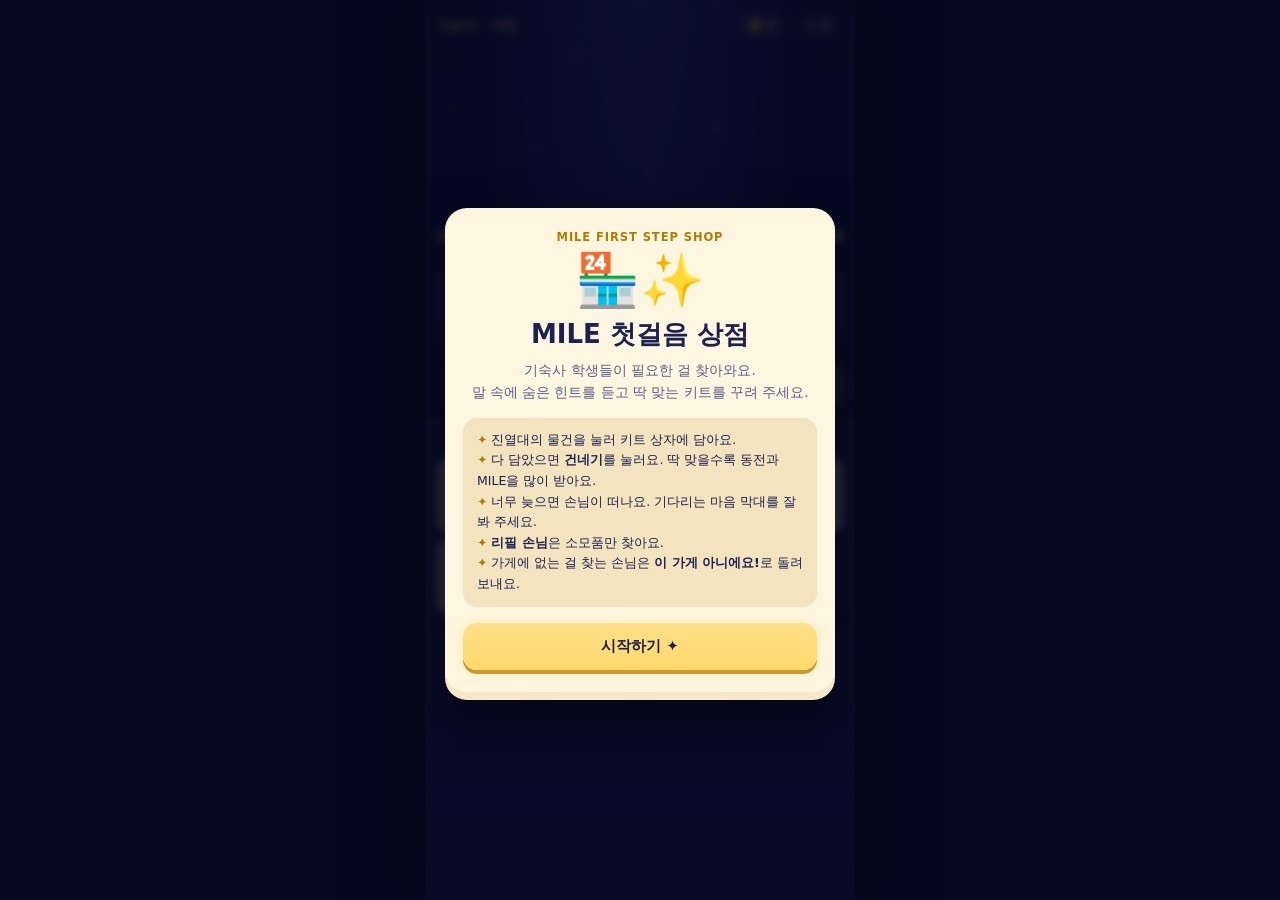
==== first-step-shop/index.html @ bdbe059d "Add MILE First Step Shop game; remove unrequested game link from homepage first-step-shop/index.html" ====
<!DOCTYPE html>
<html lang="ko">
<head>
<meta charset="UTF-8">
<meta name="viewport" content="width=device-width, initial-scale=1.0, viewport-fit=cover">
<meta name="theme-color" content="#0b1033">
<title>MILE 첫걸음 상점</title>
<style>
:root {
  --navy: #0b1033;
  --navy-2: #141a4a;
  --navy-3: #1f2766;
  --star: #ffd86b;
  --star-soft: #ffe9a8;
  --cream: #fff6e2;
  --cream-2: #f6e8c8;
  --ink: #1b2150;
  --ink-soft: #5a5f86;
  --good: #8fe3b0;
  --bad: #ff9a8a;
}

* { box-sizing: border-box; -webkit-tap-highlight-color: transparent; }

html, body { height: 100%; }

body {
  margin: 0;
  background: #060920;
  color: var(--cream);
  font-family: "Apple SD Gothic Neo", "Noto Sans KR", "Malgun Gothic", system-ui, sans-serif;
  touch-action: manipulation;
  user-select: none;
  -webkit-user-select: none;
  overflow: hidden;
}

button { font: inherit; color: inherit; border: 0; cursor: pointer; touch-action: manipulation; }

/* 세로 화면 기준 게임 판 (360~430px) */
#app {
  position: relative;
  width: 100%;
  max-width: 430px;
  height: 100%;
  min-height: 600px;
  margin: 0 auto;
  display: flex;
  flex-direction: column;
  overflow: hidden;
  background:
    radial-gradient(ellipse at 50% -10%, #2b3590 0%, transparent 55%),
    linear-gradient(180deg, var(--navy) 0%, #0d1440 60%, #10174a 100%);
  box-shadow: 0 0 60px #00000080;
}

.sky { position: absolute; inset: 0; pointer-events: none; overflow: hidden; }

.sky i {
  position: absolute;
  width: var(--s);
  height: var(--s);
  border-radius: 50%;
  background: #fff8dc;
  box-shadow: 0 0 6px #fff3c0;
  animation: twinkle var(--t) ease-in-out var(--d) infinite alternate;
}

/* 상단 정보 */
.hud {
  position: relative;
  display: flex;
  align-items: center;
  justify-content: space-between;
  padding: max(12px, env(safe-area-inset-top)) 14px 8px;
}

.day {
  font-size: 13px;
  font-weight: 700;
  color: var(--star);
  letter-spacing: .02em;
}

.stats { display: flex; gap: 8px; }

.stat {
  display: flex;
  align-items: center;
  gap: 4px;
  padding: 5px 10px;
  border-radius: 999px;
  background: #ffffff12;
  border: 1px solid #ffffff1c;
  font-size: 13px;
}

.stat b { color: var(--star-soft); font-variant-numeric: tabular-nums; }
.stat.bump { animation: bump .4s; }

.queue {
  position: relative;
  padding: 0 14px;
  font-size: 11.5px;
  color: #b9bfe8;
}

/* 손님 카운터 */
.counter {
  position: relative;
  height: 210px;
  margin: 6px 12px 0;
  flex-shrink: 0;
}

.bubble {
  position: absolute;
  left: 0;
  right: 92px;
  top: 4px;
  min-height: 108px;
  padding: 12px 14px;
  border-radius: 18px 18px 6px 18px;
  background: var(--cream);
  color: var(--ink);
  box-shadow: 0 6px 0 var(--cream-2), 0 10px 24px #00000055;
  font-size: 14.5px;
  line-height: 1.5;
  word-break: keep-all;
  transition: opacity .3s, transform .3s;
}

.bubble::after {
  content: "";
  position: absolute;
  right: -10px;
  bottom: 14px;
  border: 10px solid transparent;
  border-left-color: var(--cream);
  border-right: 0;
}

.bubble.hide { opacity: 0; transform: translateY(6px) scale(.97); }

.bubble .tag {
  display: inline-block;
  margin-bottom: 4px;
  padding: 2px 8px;
  border-radius: 999px;
  background: var(--navy-3);
  color: var(--star);
  font-size: 10.5px;
  font-weight: 700;
}

.bubble .tag:empty { display: none; }
.bubble p { margin: 0; }
.bubble.react p { font-weight: 700; }

.customer {
  position: absolute;
  right: 0;
  top: 18px;
  width: 86px;
  text-align: center;
  transition: transform .45s cubic-bezier(.3,1.4,.5,1), opacity .35s;
}

.customer.out { transform: translateX(120px); opacity: 0; }

.face {
  position: relative;
  font-size: 58px;
  line-height: 1;
  filter: drop-shadow(0 6px 10px #00000066);
  animation: idle 2.4s ease-in-out infinite alternate;
}

.mood {
  position: absolute;
  top: -4px;
  right: 2px;
  font-size: 20px;
}

.name {
  margin-top: 6px;
  font-size: 11px;
  color: #d5d9ff;
  white-space: nowrap;
}

.patience {
  position: absolute;
  left: 0;
  right: 0;
  bottom: 22px;
  height: 10px;
  border-radius: 999px;
  background: #ffffff14;
  border: 1px solid #ffffff22;
  overflow: hidden;
}

.patience-fill {
  height: 100%;
  width: 100%;
  border-radius: inherit;
  background: linear-gradient(90deg, var(--star), var(--star-soft));
  box-shadow: 0 0 10px var(--star);
}

.patience-fill.warn { background: linear-gradient(90deg, #ffb36b, #ffd08a); box-shadow: 0 0 10px #ffb36b; }
.patience-fill.danger { background: linear-gradient(90deg, #ff7f6b, #ffab8a); box-shadow: 0 0 10px #ff7f6b; }

.patience-label {
  position: absolute;
  left: 2px;
  bottom: 0;
  font-size: 10.5px;
  color: #aab0dc;
}

/* 키트 상자 */
.kit {
  position: relative;
  margin: 0 12px;
  padding: 10px 12px 12px;
  border-radius: 18px;
  background: linear-gradient(180deg, #2a3279, #1d2462);
  border: 2px dashed #ffd86b66;
  flex-shrink: 0;
}

.kit-title {
  display: flex;
  justify-content: space-between;
  font-size: 12px;
  color: var(--star);
  font-weight: 700;
  margin-bottom: 8px;
}

.kit-title span { color: #aab0dc; font-weight: 400; }

.kit-items {
  display: flex;
  flex-wrap: wrap;
  gap: 6px;
  min-height: 40px;
  align-content: flex-start;
}

.kit-empty { font-size: 12px; color: #8f96c8; align-self: center; }

.kit-chip {
  display: flex;
  align-items: center;
  gap: 4px;
  padding: 6px 10px;
  border-radius: 12px;
  background: var(--cream);
  color: var(--ink);
  font-size: 12.5px;
  font-weight: 600;
  box-shadow: 0 3px 0 var(--cream-2);
  animation: pop .25s ease-out;
}

.kit-chip .x { color: var(--ink-soft); font-size: 11px; margin-left: 2px; }

/* 버튼 */
.actions {
  display: grid;
  grid-template-columns: 1fr 1.35fr 1.2fr;
  gap: 8px;
  margin: 10px 12px 0;
  flex-shrink: 0;
}

.btn {
  padding: 12px 6px;
  border-radius: 14px;
  font-size: 13.5px;
  font-weight: 700;
  transition: transform .1s, opacity .2s;
}

.btn:active:not(:disabled) { transform: translateY(2px); }
.btn:disabled { opacity: .4; }

.btn-ghost { background: #ffffff14; border: 1px solid #ffffff26; }
.btn-wrong { background: #3a2f6e; border: 1px solid #b9a6ff66; color: #e8deff; }

.btn-serve {
  background: linear-gradient(180deg, #ffe08a, var(--star));
  color: var(--ink);
  box-shadow: 0 4px 0 #c99a2e, 0 0 18px #ffd86b55;
}

/* 진열대 */
.shelf-wrap {
  position: relative;
  flex: 1;
  margin: 12px 0 0;
  padding: 10px 12px max(14px, env(safe-area-inset-bottom));
  background: linear-gradient(180deg, #19205a, #121845);
  border-top: 3px solid #ffd86b44;
  overflow-y: auto;
}

.shelf-label {
  font-size: 11.5px;
  color: #aab0dc;
  margin: 0 2px 8px;
}

.shelf {
  display: grid;
  grid-template-columns: repeat(4, 1fr);
  gap: 8px;
}

.item {
  position: relative;
  display: flex;
  flex-direction: column;
  align-items: center;
  gap: 2px;
  padding: 9px 3px 7px;
  border-radius: 14px;
  background: var(--cream);
  color: var(--ink);
  box-shadow: 0 4px 0 var(--cream-2);
  font-size: 11px;
  font-weight: 600;
  line-height: 1.25;
  text-align: center;
  word-break: keep-all;
  transition: transform .1s;
}

.item .emoji { font-size: 26px; line-height: 1.1; }
.item .kind { font-size: 9.5px; font-weight: 500; color: var(--ink-soft); }
.item:active { transform: translateY(2px); box-shadow: 0 2px 0 var(--cream-2); }

.item.in {
  background: #fff1bf;
  outline: 2.5px solid var(--star);
  box-shadow: 0 4px 0 #e2bf5c, 0 0 14px #ffd86b88;
}

.item.in::after {
  content: "✓";
  position: absolute;
  top: 4px;
  right: 6px;
  font-size: 11px;
  color: #b07d00;
}

.item.locked {
  background: #2a316f;
  color: #8f96c8;
  box-shadow: 0 4px 0 #1c2258;
}

.item.locked .emoji { filter: grayscale(1) brightness(.6); opacity: .5; }
.item.locked .kind { color: #7d84b8; }
.item.new::before {
  content: "NEW";
  position: absolute;
  top: -6px;
  left: 50%;
  translate: -50% 0;
  padding: 1px 6px;
  border-radius: 999px;
  background: var(--star);
  color: var(--ink);
  font-size: 9px;
  font-weight: 800;
}

/* 알림 */
.toast {
  position: absolute;
  left: 50%;
  top: 92px;
  z-index: 30;
  translate: -50% 0;
  max-width: 90%;
  padding: 10px 16px;
  border-radius: 14px;
  background: var(--cream);
  color: var(--ink);
  font-size: 13.5px;
  font-weight: 700;
  text-align: center;
  word-break: keep-all;
  box-shadow: 0 8px 24px #00000066;
  opacity: 0;
  transform: translateY(-8px);
  transition: opacity .25s, transform .25s;
  pointer-events: none;
}

.toast.show { opacity: 1; transform: none; }
.toast .gain { display: block; margin-top: 2px; font-size: 12.5px; color: #8a6400; }

.float {
  position: absolute;
  z-index: 25;
  font-size: 16px;
  font-weight: 800;
  color: var(--star);
  text-shadow: 0 0 10px #ffd86b;
  pointer-events: none;
  animation: floatUp 1s ease-out forwards;
}

/* 전체 화면 안내창 */
.overlay {
  position: absolute;
  inset: 0;
  z-index: 40;
  display: flex;
  align-items: center;
  justify-content: center;
  padding: 20px;
  background: #060920d9;
  backdrop-filter: blur(4px);
  -webkit-backdrop-filter: blur(4px);
}

.overlay[hidden] { display: none; }

.card {
  width: 100%;
  max-height: 100%;
  overflow-y: auto;
  padding: 22px 18px;
  border-radius: 22px;
  background: var(--cream);
  color: var(--ink);
  text-align: center;
  box-shadow: 0 8px 0 var(--cream-2), 0 20px 50px #00000080;
  animation: pop .35s ease-out;
}

.card h1, .card h2 { margin: 0; line-height: 1.35; word-break: keep-all; }
.card h1 { font-size: 26px; }
.card h2 { font-size: 21px; }
.card .sub { margin: 8px 0 0; font-size: 13.5px; color: var(--ink-soft); line-height: 1.6; word-break: keep-all; }
.card .eyebrow { font-size: 11.5px; font-weight: 800; color: #b07d00; letter-spacing: .08em; margin-bottom: 6px; }
.card .big-emoji { font-size: 52px; margin-bottom: 6px; }

.how {
  margin: 14px 0 0;
  padding: 12px 14px;
  border-radius: 14px;
  background: #f3e3bf;
  text-align: left;
  font-size: 12.5px;
  line-height: 1.65;
  list-style: none;
}

.how li::before { content: "✦ "; color: #b07d00; }

.new-items {
  display: flex;
  flex-wrap: wrap;
  justify-content: center;
  gap: 6px;
  margin-top: 12px;
}

.new-items span, .rank li {
  padding: 6px 10px;
  border-radius: 12px;
  background: #fff;
  border: 1.5px solid #ead7a8;
  font-size: 12.5px;
  font-weight: 600;
}

.summary {
  display: grid;
  grid-template-columns: repeat(3, 1fr);
  gap: 6px;
  margin-top: 14px;
}

.summary div {
  padding: 10px 4px;
  border-radius: 12px;
  background: #fff;
  border: 1.5px solid #ead7a8;
  font-size: 11px;
  color: var(--ink-soft);
}

.summary b { display: block; font-size: 18px; color: var(--ink); }

.card .btn { width: 100%; margin-top: 16px; padding: 14px; font-size: 15px; }
.card .btn-ghost { background: #f0e1bd; border: 0; color: var(--ink); }
.card a.btn { display: block; text-decoration: none; }

/* 별자리 */
.constellation {
  margin: 12px -6px 0;
  border-radius: 18px;
  background: radial-gradient(ellipse at 50% 30%, #2b3590, var(--navy) 75%);
}

.constellation svg { display: block; width: 100%; height: auto; }

.rank {
  margin: 12px 0 0;
  padding: 0;
  list-style: none;
  display: grid;
  gap: 6px;
  text-align: left;
}

.rank li { display: flex; justify-content: space-between; }
.rank small { color: var(--ink-soft); font-weight: 500; }

@keyframes twinkle { from { opacity: .2; } to { opacity: 1; } }
@keyframes idle { to { transform: translateY(-4px); } }
@keyframes pop { from { transform: scale(.85); opacity: 0; } to { transform: scale(1); opacity: 1; } }
@keyframes bump { 50% { transform: scale(1.15); } }
@keyframes floatUp { from { opacity: 1; transform: translateY(0); } to { opacity: 0; transform: translateY(-40px); } }
@keyframes shake { 25% { transform: translateX(-6px); } 75% { transform: translateX(6px); } }
@keyframes glow { from { opacity: .55; } to { opacity: 1; } }

.shake { animation: shake .3s; }

@media (max-height: 680px) {
  .counter { height: 188px; }
  .bubble { min-height: 96px; font-size: 13.5px; }
  .face { font-size: 50px; }
}

@media (prefers-reduced-motion: reduce) {
  *, *::before, *::after { animation: none !important; transition-duration: .01ms !important; }
}
</style>
</head>
<body>
<div id="app">
  <div class="sky" id="sky" aria-hidden="true"></div>

  <header class="hud">
    <div class="day" id="dayLabel">MILE 첫걸음 상점</div>
    <div class="stats">
      <div class="stat" id="coinStat">🪙 <b id="coins">0</b></div>
      <div class="stat" id="mileStat">✦ <b id="mile">0</b></div>
    </div>
  </header>
  <div class="queue" id="queueInfo"></div>

  <section class="counter">
    <div class="bubble hide" id="bubble">
      <span class="tag" id="tag"></span>
      <p id="requestText"></p>
    </div>
    <div class="customer out" id="customer">
      <div class="face"><span id="face">🧑‍🎓</span><span class="mood" id="mood"></span></div>
      <div class="name" id="custName"></div>
    </div>
    <div class="patience"><div class="patience-fill" id="patienceFill"></div></div>
    <div class="patience-label">기다리는 마음</div>
  </section>

  <section class="kit">
    <div class="kit-title">📦 키트 상자 <span>담긴 물건을 누르면 빼요</span></div>
    <div class="kit-items" id="kitItems"></div>
  </section>

  <div class="actions">
    <button class="btn btn-ghost" id="clearBtn">비우기</button>
    <button class="btn btn-wrong" id="wrongBtn">이 가게 아니에요!</button>
    <button class="btn btn-serve" id="serveBtn">건네기 ✦</button>
  </div>

  <section class="shelf-wrap">
    <div class="shelf-label">진열대 · 눌러서 키트 상자에 담아요</div>
    <div class="shelf" id="shelf"></div>
  </section>

  <div class="toast" id="toast"></div>
  <div class="overlay" id="overlay" hidden><div class="card" id="card"></div></div>
</div>

<script>
/* =========================================================
   수정하기 쉬운 설정값 — 물건, 손님, 점수는 모두 여기서 바꿔요
   ========================================================= */

// 물건 12종: durable(오래 쓰는 물건) / consumable(소모품)
// round: 몇 번째 영업부터 진열대에 나오는지 (0부터 시작)
const ITEMS = [
  { id: "strip",    name: "멀티탭",       emoji: "🔌", type: "durable",    price: 12, round: 0 },
  { id: "rack",     name: "빨래 건조대",  emoji: "🧺", type: "durable",    price: 15, round: 0 },
  { id: "slippers", name: "슬리퍼",       emoji: "🩴", type: "durable",    price: 8,  round: 0 },
  { id: "tissue",   name: "휴지",         emoji: "🧻", type: "consumable", price: 4,  round: 0 },
  { id: "soap",     name: "세탁 세제",    emoji: "🧴", type: "consumable", price: 6,  round: 0 },
  { id: "trash",    name: "쓰레기봉투",   emoji: "🗑️", type: "consumable", price: 3,  round: 0 },

  { id: "organizer", name: "정리함",      emoji: "🗃️", type: "durable",    price: 10, round: 1 },
  { id: "hanger",    name: "옷걸이",      emoji: "🪝", type: "durable",    price: 5,  round: 1 },
  { id: "wipes",     name: "물티슈",      emoji: "🧽", type: "consumable", price: 3,  round: 1 },

  { id: "lamp",      name: "무드등",      emoji: "💡", type: "durable",    price: 14, round: 2 },
  { id: "bandage",   name: "밴드 세트",   emoji: "🩹", type: "consumable", price: 5,  round: 2 },
  { id: "sleep",     name: "귀마개·안대", emoji: "😴", type: "consumable", price: 6,  round: 2 }
];

// 영업 일정: 2일 동안 손님 4명 → 5명 → 6명
// patience: 손님이 기다려 주는 시간(초)
const ROUNDS = [
  { label: "1일차 · 아침", customers: 4, patience: 26 },
  { label: "1일차 · 저녁", customers: 5, patience: 23 },
  { label: "2일차",        customers: 6, patience: 20 }
];

// 손님 요청: needs에 적힌 물건을 정확히 건네면 성공
// refill: true 인 손님은 소모품만 찾아요
const REQUESTS = [
  { text: "충전할 건 세 개인데, 콘센트는 딱 하나예요.", needs: ["strip"] },
  { text: "빨래는 다 했는데요… 방에 널 데가 없어요.", needs: ["rack"] },
  { text: "공용 샤워실 바닥, 맨발로 가긴 좀 그렇죠?", needs: ["slippers"] },
  { text: "환절기라 코를 계속 훌쩍여요. 벌써 다 썼어요.", needs: ["tissue"], refill: true },
  { text: "빨래 바구니는 넘치는데, 세탁기에 넣을 게 없어요.", needs: ["soap"], refill: true },
  { text: "방에서 슬슬 냄새가 나요. 버릴 게 산더미예요.", needs: ["trash"], refill: true },
  { text: "입사 첫날이에요! 씻으러 갈 때랑 빨래할 때 필요한 거 주세요.", needs: ["slippers", "soap"] },
  { text: "노트북, 휴대폰, 전기포트 다 꽂고 싶어요. 방 정리하면서 나온 것도 버려야 하고요.", needs: ["strip", "trash"] },
  { text: "다 떨어졌어요. 코 풀 것도, 빨래 돌릴 것도요.", needs: ["tissue", "soap"], refill: true },
  { text: "수건이랑 양말을 빨아서 말려야 해요. 근데 빨래할 것부터 없네요.", needs: ["rack", "soap"] },

  { text: "책상 위가 엉망이라 펜 하나 찾는 데 10분 걸려요.", needs: ["organizer"] },
  { text: "내일 면접인데 셔츠가 구겨지면 큰일이에요.", needs: ["hanger"] },
  { text: "야식 먹다가 책상이 끈적끈적해졌어요.", needs: ["wipes"], refill: true },
  { text: "옷장은 있는데 옷이 다 바닥에 쌓여 있어요. 서랍 속도 뒤죽박죽이고요.", needs: ["hanger", "organizer"] },
  { text: "룸메랑 같이 쓰는 책상이 금방 어질러지고, 금방 더러워져요.", needs: ["organizer", "wipes"] },
  { text: "이번 주 청소 당번이에요. 닦을 것도, 버릴 것도 많아요.", needs: ["wipes", "trash"], refill: true },

  { text: "늦게까지 공부하는데, 큰 불을 켜면 룸메가 깨요.", needs: ["lamp"] },
  { text: "옆방이 밤마다 노래를 불러요. 복도 불빛도 문틈으로 들어오고요.", needs: ["sleep"], refill: true },
  { text: "택배 상자 뜯다가 손가락을 살짝 베였어요.", needs: ["bandage"], refill: true },
  { text: "불은 끄고 싶은데 깜깜하면 무서워요. 옆방 소리도 신경 쓰이고요.", needs: ["lamp", "sleep"] },
  { text: "풋살하다 넘어졌어요. 오늘은 치료하고 그냥 푹 자고 싶어요.", needs: ["bandage", "sleep"], refill: true },
  { text: "시험 기간이에요. 밤샘용 책상 분위기 좀 만들어 주세요. 충전도 해야 하고, 책상도 치워야 해요.", needs: ["lamp", "strip", "organizer"] },
  { text: "구급상자가 텅 비었어요. 코 풀 것도 없고요.", needs: ["bandage", "tissue"], refill: true },
  { text: "첫 자취 생존 세트요! 빨래 말릴 것, 옷 걸 것, 그리고 화장실에 둘 거요.", needs: ["rack", "hanger", "tissue"] }
];

// 엉뚱한 손님: 이 가게에 없는 걸 찾아요 → '이 가게 아니에요!'로 돌려보내기
const STRANGE_REQUESTS = [
  "C타입 충전 케이블 하나만 주세요. 제 건 끊어졌어요.",
  "방이 너무 추워요. 전기장판 있죠?",
  "샴푸랑 린스가 다 떨어졌어요.",
  "모기향 있어요? 밤새 물렸어요.",
  "밖에 비가 와요. 우산 하나만요.",
  "자전거 바퀴에 바람이 빠졌어요. 여기서 넣을 수 있죠?",
  "과제 열 장만 뽑아 주세요. 양면으로요.",
  "라면 하나 끓여 주실 수 있어요? 계란 넣어서요.",
  "택배 찾으러 왔어요. 302호 앞으로 온 거요.",
  "룸메랑 싸웠는데… 화해하는 방법도 파나요?"
];
const STRANGE_CHANCE = 0.22;          // 손님이 엉뚱한 손님일 확률
const MAX_STRANGE_PER_ROUND = 2;      // 한 번 영업에 엉뚱한 손님 최대 수

const CUSTOMER_FACES = ["🧑‍🎓", "👩‍🎓", "👨‍🎓", "🧑", "👧", "👦", "👩", "🧔"];
const STRANGE_FACES = ["🕵️", "🧙", "🤠", "🥸", "🧑‍🚀", "🦸"];
const CUSTOMER_NAMES = ["민지", "서준", "하린", "도윤", "지우", "예준", "수아", "시우", "유나", "건우", "채원", "지호"];

// 점수
const SCORE = {
  tipMax: 10,            // 딱 맞게 건넸을 때 받는 최대 팁 (빨리 건넬수록 많이)
  extraCost: 3,          // 필요 없는 물건 하나당 깎이는 동전
  milePerfect: 10,       // 딱 맞게 건넸을 때 MILE
  mileFastBonus: 2,      // 기다림이 절반 넘게 남았을 때 추가 MILE
  milePerHit: 3,         // 일부만 맞았을 때 맞은 물건 하나당 MILE
  milePerMiss: 2,        // 빠뜨린 물건 하나당 깎이는 MILE
  milePerExtra: 1,       // 필요 없는 물건 하나당 깎이는 MILE
  mileLeave: 3,          // 손님이 지쳐서 떠나면 깎이는 MILE
  mileStrangeRight: 4,   // 엉뚱한 손님을 잘 돌려보냈을 때 MILE
  mileStrangeWrong: 3,   // 엉뚱한 손님에게 물건을 건넸을 때 깎이는 MILE
  mileWrongReject: 4     // 진짜 손님을 돌려보냈을 때 깎이는 MILE
};

// 자립의 별자리: 총 MILE이 이 값 이상이면 별이 하나씩 더 켜져요 (첫 별은 항상 켜져요)
const STAR_THRESHOLDS = [60, 105, 145];
const STAR_NAMES = ["첫 짐 풀기", "내 방 꾸리기", "생활 리듬 찾기", "자립의 별"];
const MILE_LINK = "https://oksusususu.github.io/milehomepage03/";

/* =========================================================
   게임 로직
   ========================================================= */
(() => {
  const $ = (id) => document.getElementById(id);
  const itemById = Object.fromEntries(ITEMS.map(i => [i.id, i]));
  const pick = (arr) => arr[Math.floor(Math.random() * arr.length)];
  const shuffle = (arr) => arr.map(v => [Math.random(), v]).sort((a, b) => a[0] - b[0]).map(v => v[1]);

  const state = {
    round: 0, queue: [], index: 0, current: null,
    box: [], coins: 0, mile: 0, roundCoins: 0, roundMile: 0, roundStats: null,
    patience: 0, patienceMax: 1, running: false, picks: {}
  };

  // ── 별 배경 ──
  const sky = $("sky");
  for (let i = 0; i < 40; i++) {
    const s = document.createElement("i");
    s.style.cssText = `left:${Math.random() * 100}%;top:${Math.random() * 100}%;` +
      `--s:${(Math.random() * 2 + 1).toFixed(1)}px;--t:${(Math.random() * 2 + 1.5).toFixed(1)}s;--d:${(-Math.random() * 3).toFixed(1)}s`;
    sky.appendChild(s);
  }

  // ── 화면 그리기 ──
  const unlocked = (id) => itemById[id].round <= state.round;

  const renderShelf = () => {
    $("shelf").innerHTML = ITEMS.map(i => {
      const locked = !unlocked(i.id);
      const isNew = !locked && i.round === state.round && state.round > 0;
      return `<button class="item ${locked ? "locked" : ""} ${state.box.includes(i.id) ? "in" : ""} ${isNew ? "new" : ""}" data-id="${i.id}">
        <span class="emoji">${locked ? "🔒" : i.emoji}</span>${locked ? "입고 예정" : i.name}
        <span class="kind">${i.type === "durable" ? "오래 쓰는 물건" : "소모품"}</span>
      </button>`;
    }).join("");
  };

  const renderBox = () => {
    $("kitItems").innerHTML = state.box.length
      ? state.box.map(id => `<button class="kit-chip" data-id="${id}">${itemById[id].emoji} ${itemById[id].name}<span class="x">✕</span></button>`).join("")
      : `<span class="kit-empty">아직 비어 있어요. 진열대에서 물건을 골라 주세요.</span>`;
    renderShelf();
  };

  const renderHud = () => {
    $("coins").textContent = state.coins;
    $("mile").textContent = state.mile;
    $("dayLabel").textContent = ROUNDS[state.round].label;
    const total = state.queue.length;
    $("queueInfo").textContent = total ? `손님 ${Math.min(state.index + 1, total)} / ${total}` : "";
  };

  const bump = (id) => {
    const el = $(id);
    el.classList.remove("bump");
    void el.offsetWidth;
    el.classList.add("bump");
  };

  let toastTimer;
  const toast = (msg, gain) => {
    const t = $("toast");
    t.innerHTML = msg + (gain ? `<span class="gain">${gain}</span>` : "");
    t.classList.add("show");
    clearTimeout(toastTimer);
    toastTimer = setTimeout(() => t.classList.remove("show"), 1700);
  };

  const floatText = (text) => {
    const f = document.createElement("div");
    f.className = "float";
    f.textContent = text;
    f.style.left = "60%";
    f.style.top = "70px";
    $("app").appendChild(f);
    setTimeout(() => f.remove(), 1000);
  };

  const setButtons = (on) => {
    ["clearBtn", "wrongBtn", "serveBtn"].forEach(id => $(id).disabled = !on);
  };

  // ── 손님 만들기 ──
  const makeQueue = (roundIndex) => {
    const round = ROUNDS[roundIndex];
    const usable = REQUESTS.filter(r => r.needs.every(id => itemById[id].round <= roundIndex));
    // 새로 들어온 물건을 쓰는 요청이 더 자주 나오도록
    const weighted = usable.flatMap(r => r.needs.some(id => itemById[id].round === roundIndex && roundIndex > 0) ? [r, r] : [r]);
    const queue = [];
    const used = new Set();
    let strange = 0;
    const strangePool = shuffle(STRANGE_REQUESTS);

    for (let n = 0; n < round.customers; n++) {
      const canStrange = !(roundIndex === 0 && n === 0) && strange < MAX_STRANGE_PER_ROUND;
      if (canStrange && Math.random() < STRANGE_CHANCE) {
        strange++;
        queue.push({ strange: true, text: strangePool.pop() || pick(STRANGE_REQUESTS), face: pick(STRANGE_FACES), name: "처음 보는 손님" });
        continue;
      }
      let req;
      for (let tries = 0; tries < 20; tries++) {
        req = pick(weighted);
        if (!used.has(req)) break;
      }
      used.add(req);
      queue.push({
        ...req,
        face: pick(CUSTOMER_FACES),
        name: `${200 + Math.floor(Math.random() * 3) * 100 + Math.floor(Math.random() * 12) + 1}호 ${pick(CUSTOMER_NAMES)}`
      });
    }
    return queue;
  };

  // ── 진행 ──
  const showBubble = (text, tag, react) => {
    const b = $("bubble");
    $("requestText").textContent = text;
    $("tag").textContent = tag || "";
    b.classList.toggle("react", !!react);
    b.classList.remove("hide");
  };

  const nextCustomer = () => {
    if (state.index >= state.queue.length) return endRound();
    const c = state.current = state.queue[state.index];
    state.box = [];
    state.patienceMax = state.patience = ROUNDS[state.round].patience + (c.needs ? (c.needs.length - 1) * 3 : 0);
    $("face").textContent = c.face;
    $("mood").textContent = "";
    $("custName").textContent = c.name;
    $("customer").classList.remove("out");
    showBubble(c.text, c.refill ? "리필 손님 · 소모품만 찾아요" : "");
    renderBox();
    renderHud();
    updatePatience();
    setButtons(true);
    state.running = true;
  };

  const updatePatience = () => {
    const r = Math.max(state.patience / state.patienceMax, 0);
    const fill = $("patienceFill");
    fill.style.width = `${r * 100}%`;
    fill.classList.toggle("warn", r < .55 && r >= .28);
    fill.classList.toggle("danger", r < .28);
    if (state.running) $("mood").textContent = r < .28 ? "💢" : r < .55 ? "💦" : "";
  };

  const finish = (reaction, coins, mile, gainText, stat) => {
    state.running = false;
    setButtons(false);
    state.coins = Math.max(0, state.coins + coins);
    state.mile = Math.max(0, state.mile + mile);
    state.roundCoins += coins;
    state.roundMile += mile;
    state.roundStats[stat]++;
    showBubble(reaction, "", true);
    toast(gainText.title, gainText.detail);
    if (coins) bump("coinStat");
    if (mile) bump("mileStat");
    if (mile > 0) floatText(`+${mile} ✦`);
    renderHud();

    setTimeout(() => {
      $("customer").classList.add("out");
      $("bubble").classList.add("hide");
      setTimeout(() => {
        state.index++;
        nextCustomer();
      }, 450);
    }, 1500);
  };

  const sign = (n) => (n >= 0 ? `+${n}` : `${n}`);

  const serve = () => {
    if (!state.running) return;
    const c = state.current;
    if (!state.box.length) {
      $("kitItems").classList.add("shake");
      setTimeout(() => $("kitItems").classList.remove("shake"), 300);
      return toast("키트 상자가 비어 있어요!");
    }
    state.box.forEach(id => state.picks[id] = (state.picks[id] || 0) + 1);

    if (c.strange) {
      return finish("어… 제가 찾던 건 이게 아닌데요?", 0, -SCORE.mileStrangeWrong,
        { title: "이 손님은 다른 가게를 찾고 있었어요.", detail: `✦ ${sign(-SCORE.mileStrangeWrong)} MILE` }, "wrong");
    }

    const hits = c.needs.filter(id => state.box.includes(id));
    const miss = c.needs.length - hits.length;
    const extra = state.box.filter(id => !c.needs.includes(id)).length;
    const ratio = state.patience / state.patienceMax;

    if (!miss && !extra) {
      const coins = hits.reduce((a, id) => a + itemById[id].price, 0) + Math.round(SCORE.tipMax * ratio);
      const mile = SCORE.milePerfect + (ratio > .5 ? SCORE.mileFastBonus : 0);
      return finish(pick(["와, 딱 이거예요! 고마워요!", "어떻게 아셨어요? 완벽해요!", "덕분에 오늘 밤은 편하게 지낼 수 있겠어요!"]),
        coins, mile, { title: "딱 맞았어요! ✦", detail: `🪙 +${coins} · ✦ +${mile} MILE` }, "perfect");
    }

    const coins = Math.max(0, hits.reduce((a, id) => a + itemById[id].price, 0) - extra * SCORE.extraCost);
    const mile = Math.max(0, hits.length * SCORE.milePerHit - miss * SCORE.milePerMiss - extra * SCORE.milePerExtra);
    const reaction = !hits.length ? "음… 제가 말한 거랑은 좀 다른 것 같아요."
      : miss && extra ? "하나는 빠졌고, 이건 필요 없는데… 그래도 고마워요."
      : miss ? "고마워요! 근데 하나가 빠진 것 같아요…"
      : "필요 없는 것까지 들어 있네요. 그래도 고마워요.";
    const parts = [miss && `빠진 물건 ${miss}개`, extra && `필요 없는 물건 ${extra}개`].filter(Boolean).join(" · ");
    finish(reaction, coins, mile, { title: parts || "조금 아쉬워요.", detail: `🪙 +${coins} · ✦ +${mile} MILE` }, "partial");
  };

  const rejectCustomer = () => {
    if (!state.running) return;
    const c = state.current;
    if (c.strange) {
      return finish(pick(["앗, 잘못 찾아왔나 봐요! 알려 줘서 고마워요.", "여기가 아니었군요… 다른 데 가 볼게요!"]),
        0, SCORE.mileStrangeRight, { title: "잘 알아봤어요! 여긴 그런 걸 안 팔아요.", detail: `✦ +${SCORE.mileStrangeRight} MILE` }, "strange");
    }
    finish("네? 분명 여기서 파는 걸로 아는데요…", 0, -SCORE.mileWrongReject,
      { title: "이 손님은 우리 가게 손님이었어요!", detail: `✦ ${sign(-SCORE.mileWrongReject)} MILE` }, "wrong");
  };

  const timeout = () => {
    const c = state.current;
    if (c.strange) {
      return finish("흠, 여기 아닌가 보네요. 그냥 갈게요.", 0, 0, { title: "엉뚱한 손님이 스스로 떠났어요." }, "strange");
    }
    finish("너무 오래 걸려서… 다음에 올게요.", 0, -SCORE.mileLeave,
      { title: "손님이 지쳐서 떠났어요.", detail: `✦ ${sign(-SCORE.mileLeave)} MILE` }, "left");
  };

  // ── 영업 시작 / 마감 ──
  const showCard = (html) => {
    $("card").innerHTML = html;
    $("overlay").hidden = false;
  };

  const hideCard = () => { $("overlay").hidden = true; };

  const startRound = (n) => {
    state.round = n;
    state.queue = makeQueue(n);
    state.index = 0;
    state.roundCoins = 0;
    state.roundMile = 0;
    state.roundStats = { perfect: 0, partial: 0, left: 0, strange: 0, wrong: 0 };
    state.box = [];
    renderBox();
    renderHud();

    const fresh = ITEMS.filter(i => i.round === n);
    showCard(`
      <div class="eyebrow">${ROUNDS[n].label.toUpperCase()}</div>
      <div class="big-emoji">${n === 0 ? "🏪" : n === 1 ? "🌙" : "🌟"}</div>
      <h2>${n === 0 ? "가게 문을 열어요!" : n === 1 ? "저녁 손님이 몰려와요" : "마지막 날이에요!"}</h2>
      <p class="sub">오늘은 손님 ${ROUNDS[n].customers}명이 찾아와요.<br>${n === 0 ? "진열대에 물건이 들어왔어요." : "새 물건이 입고됐어요."}</p>
      <div class="new-items">${fresh.map(i => `<span>${i.emoji} ${i.name}</span>`).join("")}</div>
      <button class="btn btn-serve" data-act="open">가게 열기 ✦</button>`);
  };

  const endRound = () => {
    state.running = false;
    renderHud();
    const s = state.roundStats;
    const last = state.round === ROUNDS.length - 1;
    showCard(`
      <div class="eyebrow">${ROUNDS[state.round].label.toUpperCase()} 마감</div>
      <div class="big-emoji">${s.perfect >= ROUNDS[state.round].customers - 1 ? "🌟" : "🌙"}</div>
      <h2>${s.left ? "오늘도 수고 많았어요" : "오늘 장사 아주 잘했어요!"}</h2>
      <div class="summary">
        <div><b>${s.perfect}</b>딱 맞게</div>
        <div><b>${s.partial}</b>조금 아쉽게</div>
        <div><b>${s.left}</b>떠난 손님</div>
      </div>
      <p class="sub">이번 영업으로 🪙 ${state.roundCoins >= 0 ? "+" : ""}${state.roundCoins} · ✦ ${state.roundMile >= 0 ? "+" : ""}${state.roundMile} MILE을 모았어요.${s.strange ? `<br>엉뚱한 손님 ${s.strange}명도 잘 돌려보냈어요.` : ""}</p>
      <button class="btn btn-serve" data-act="${last ? "final" : "next"}">${last ? "자립의 별자리 보기 ✦" : "다음 영업 준비하기"}</button>`);
  };

  const constellationSVG = (lit) => {
    const pts = [[48, 150], [118, 98], [196, 128], [262, 46]];
    const lines = pts.slice(1).map((p, i) => {
      const a = pts[i];
      const on = i + 1 < lit;
      return `<line x1="${a[0]}" y1="${a[1]}" x2="${p[0]}" y2="${p[1]}" stroke="${on ? "#ffd86b" : "#ffffff"}" stroke-opacity="${on ? .8 : .18}" stroke-width="2" ${on ? "" : 'stroke-dasharray="4 5"'}/>`;
    }).join("");
    const stars = pts.map((p, i) => {
      const on = i < lit;
      return `<g>
        ${on ? `<circle cx="${p[0]}" cy="${p[1]}" r="22" fill="#ffd86b" opacity=".25" style="animation: glow ${1.4 + i * .3}s ease-in-out infinite alternate"/>` : ""}
        <text x="${p[0]}" y="${p[1] + 8}" text-anchor="middle" font-size="${on ? 26 : 20}" fill="${on ? "#ffd86b" : "#5d6496"}">★</text>
        <text x="${p[0]}" y="${p[1] + 34}" text-anchor="middle" font-size="11" fill="${on ? "#fff3c4" : "#7d84b8"}">${STAR_NAMES[i]}</text>
      </g>`;
    }).join("");
    const dust = Array.from({ length: 30 }, () =>
      `<circle cx="${(Math.random() * 310).toFixed(0)}" cy="${(Math.random() * 200).toFixed(0)}" r="${(Math.random() * 1.1 + .3).toFixed(1)}" fill="#fff" opacity="${(Math.random() * .5 + .2).toFixed(2)}"/>`).join("");
    return `<svg viewBox="0 0 310 200" role="img" aria-label="별 ${lit}개가 켜진 자립의 별자리">${dust}${lines}${stars}</svg>`;
  };

  const showFinal = () => {
    const lit = 1 + STAR_THRESHOLDS.filter(t => state.mile >= t).length;
    const top = Object.entries(state.picks).sort((a, b) => b[1] - a[1]).slice(0, 3);
    const messages = [
      "첫 별이 켜졌어요. 시작이 반이에요!",
      "별 두 개가 이어졌어요. 생활이 조금씩 자리를 잡고 있어요.",
      "별 세 개! 이제 스스로 꾸려 가는 하루가 익숙해졌어요.",
      "별자리가 완성됐어요! 자립을 향한 첫걸음, 정말 멋졌어요."
    ];
    showCard(`
      <div class="eyebrow">2일 영업 끝</div>
      <h2>자립으로 가는 별자리</h2>
      <div class="constellation">${constellationSVG(lit)}</div>
      <p class="sub"><b>${messages[lit - 1]}</b></p>
      <div class="summary">
        <div><b>${state.mile}</b>총 MILE</div>
        <div><b>${state.coins}</b>모은 동전</div>
        <div><b>${lit}/4</b>켜진 별</div>
      </div>
      <p class="sub" style="margin-top:14px"><b>가장 많이 담은 물건</b></p>
      <ol class="rank">${top.length
        ? top.map(([id, n], i) => `<li><span>${i + 1}. ${itemById[id].emoji} ${itemById[id].name}</span><small>${n}번</small></li>`).join("")
        : `<li><span>아직 담은 물건이 없어요</span></li>`}</ol>
      <a class="btn btn-serve" href="${MILE_LINK}" target="_blank" rel="noopener noreferrer">MILE 더 알아보기 ↗</a>
      <button class="btn btn-ghost" data-act="restart">처음부터 다시 하기</button>`);
  };

  const showTitle = () => {
    showCard(`
      <div class="eyebrow">MILE FIRST STEP SHOP</div>
      <div class="big-emoji">🏪✨</div>
      <h1>MILE 첫걸음 상점</h1>
      <p class="sub">기숙사 학생들이 필요한 걸 찾아와요.<br>말 속에 숨은 힌트를 듣고 딱 맞는 키트를 꾸려 주세요.</p>
      <ul class="how">
        <li>진열대의 물건을 눌러 키트 상자에 담아요.</li>
        <li>다 담았으면 <b>건네기</b>를 눌러요. 딱 맞을수록 동전과 MILE을 많이 받아요.</li>
        <li>너무 늦으면 손님이 떠나요. 기다리는 마음 막대를 잘 봐 주세요.</li>
        <li><b>리필 손님</b>은 소모품만 찾아요.</li>
        <li>가게에 없는 걸 찾는 손님은 <b>이 가게 아니에요!</b>로 돌려보내요.</li>
      </ul>
      <button class="btn btn-serve" data-act="start">시작하기 ✦</button>`);
  };

  // ── 입력 (탭만 사용) ──
  $("shelf").addEventListener("click", (e) => {
    const b = e.target.closest("[data-id]");
    if (!b || !state.running) return;
    const id = b.dataset.id;
    if (!unlocked(id)) return toast("아직 입고 전이에요. 조금만 기다려 주세요!");
    const at = state.box.indexOf(id);
    if (at >= 0) state.box.splice(at, 1);
    else state.box.push(id);
    renderBox();
  });

  $("kitItems").addEventListener("click", (e) => {
    const b = e.target.closest("[data-id]");
    if (!b || !state.running) return;
    state.box.splice(state.box.indexOf(b.dataset.id), 1);
    renderBox();
  });

  $("clearBtn").addEventListener("click", () => { if (state.running) { state.box = []; renderBox(); } });
  $("serveBtn").addEventListener("click", serve);
  $("wrongBtn").addEventListener("click", rejectCustomer);

  $("overlay").addEventListener("click", (e) => {
    const act = e.target.closest("[data-act]")?.dataset.act;
    if (!act) return;
    if (act === "start") startRound(0);
    else if (act === "open") { hideCard(); setTimeout(nextCustomer, 250); }
    else if (act === "next") startRound(state.round + 1);
    else if (act === "final") showFinal();
    else if (act === "restart") {
      Object.assign(state, { coins: 0, mile: 0, picks: {} });
      startRound(0);
    }
  });

  // ── 기다림 타이머 ──
  let last = performance.now();
  const loop = (now) => {
    const dt = Math.min((now - last) / 1000, .1);
    last = now;
    if (state.running) {
      state.patience -= dt;
      updatePatience();
      if (state.patience <= 0) timeout();
    }
    requestAnimationFrame(loop);
  };
  requestAnimationFrame(loop);

  setButtons(false);
  renderShelf();
  renderBox();
  renderHud();
  showTitle();
})();
</script>
</body>
</html>
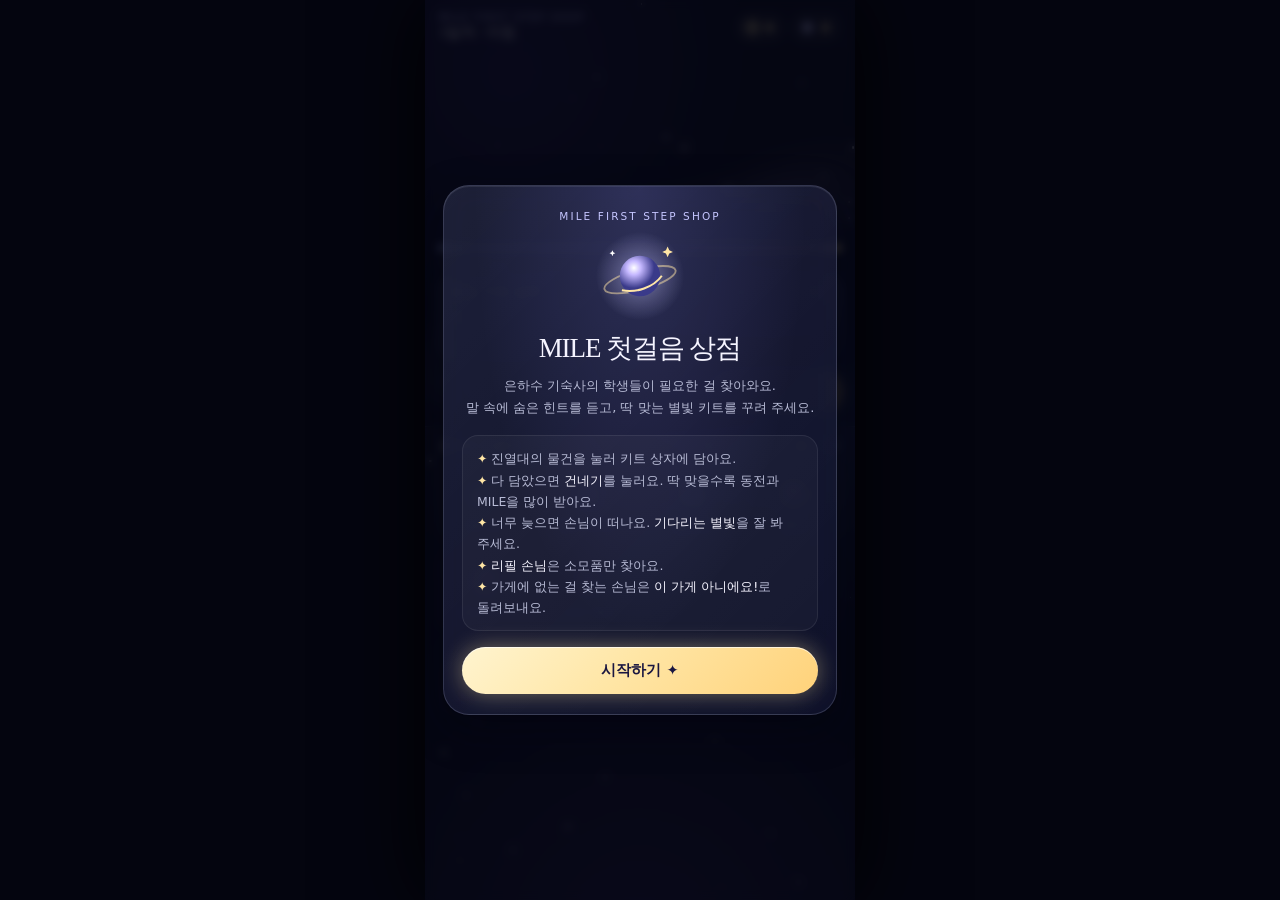
==== commit 6235c75a: "Restyle First Step Shop with a galaxy theme and drawn icons Replace every emoji with hand-drawn glow" ====
--- a/first-step-shop/index.html
+++ b/first-step-shop/index.html
@@ -3,39 +3,44 @@
 <head>
 <meta charset="UTF-8">
 <meta name="viewport" content="width=device-width, initial-scale=1.0, viewport-fit=cover">
-<meta name="theme-color" content="#0b1033">
+<meta name="theme-color" content="#080a1b">
 <title>MILE 첫걸음 상점</title>
 <style>
 :root {
-  --navy: #0b1033;
-  --navy-2: #141a4a;
-  --navy-3: #1f2766;
-  --star: #ffd86b;
-  --star-soft: #ffe9a8;
-  --cream: #fff6e2;
-  --cream-2: #f6e8c8;
-  --ink: #1b2150;
-  --ink-soft: #5a5f86;
-  --good: #8fe3b0;
-  --bad: #ff9a8a;
+  --bg: #080a1b;
+  --bg-2: #0e1131;
+  --white: #f5f4ff;
+  --muted: #b7bbd5;
+  --dim: #7f85b3;
+  --lavender: #c5c6ff;
+  --blue: #9baeff;
+  --pink: #f0c4ff;
+  --cyan: #9fe0ff;
+  --gold: #ffe6a6;
+  --gold-deep: #ffd27a;
+  --good: #a9f0cf;
+  --bad: #ffb3c1;
+  --serif: "Noto Serif KR", "Nanum Myeongjo", "AppleMyungjo", "Batang", "Source Han Serif K", serif;
+  --sans: "Noto Sans KR", "Apple SD Gothic Neo", "Malgun Gothic", system-ui, sans-serif;
 }
 
 * { box-sizing: border-box; -webkit-tap-highlight-color: transparent; }
-
 html, body { height: 100%; }
 
 body {
   margin: 0;
-  background: #060920;
-  color: var(--cream);
-  font-family: "Apple SD Gothic Neo", "Noto Sans KR", "Malgun Gothic", system-ui, sans-serif;
+  background: #04050f;
+  color: var(--white);
+  font-family: var(--sans);
+  font-weight: 300;
   touch-action: manipulation;
   user-select: none;
   -webkit-user-select: none;
   overflow: hidden;
 }
 
-button { font: inherit; color: inherit; border: 0; cursor: pointer; touch-action: manipulation; }
+button { font: inherit; color: inherit; border: 0; background: none; cursor: pointer; touch-action: manipulation; }
+svg { display: block; }
 
 /* 세로 화면 기준 게임 판 (360~430px) */
 #app {
@@ -49,22 +54,67 @@
   flex-direction: column;
   overflow: hidden;
   background:
-    radial-gradient(ellipse at 50% -10%, #2b3590 0%, transparent 55%),
-    linear-gradient(180deg, var(--navy) 0%, #0d1440 60%, #10174a 100%);
-  box-shadow: 0 0 60px #00000080;
-}
-
+    radial-gradient(ellipse 80% 40% at 20% 8%, #3b2f8a55, transparent 70%),
+    radial-gradient(ellipse 70% 40% at 90% 45%, #2a4aa04a, transparent 70%),
+    radial-gradient(ellipse 90% 50% at 50% 105%, #5b3fa040, transparent 70%),
+    linear-gradient(180deg, #0a0c22 0%, var(--bg) 55%, #0b0d26 100%);
+  box-shadow: 0 0 80px #000;
+}
+
+/* 은하수 · 별 · 별똥별 */
 .sky { position: absolute; inset: 0; pointer-events: none; overflow: hidden; }
+
+.milky-way {
+  position: absolute;
+  left: -40%;
+  top: 18%;
+  width: 180%;
+  height: 26%;
+  rotate: -24deg;
+  background:
+    radial-gradient(ellipse 50% 45% at 50% 50%, #d6ceff38, transparent 70%),
+    radial-gradient(ellipse 25% 35% at 32% 55%, #9baeff30, transparent 70%),
+    radial-gradient(ellipse 22% 30% at 70% 45%, #f0c4ff28, transparent 70%);
+  filter: blur(14px);
+  animation: milky 14s ease-in-out infinite alternate;
+}
 
 .sky i {
   position: absolute;
   width: var(--s);
   height: var(--s);
   border-radius: 50%;
-  background: #fff8dc;
-  box-shadow: 0 0 6px #fff3c0;
+  background: #fff;
+  box-shadow: 0 0 6px #dfe3ff;
   animation: twinkle var(--t) ease-in-out var(--d) infinite alternate;
 }
+
+.sky i.big::before, .sky i.big::after {
+  content: "";
+  position: absolute;
+  left: 50%;
+  top: 50%;
+  width: 9px;
+  height: 1px;
+  translate: -50% -50%;
+  background: linear-gradient(90deg, transparent, #fff, transparent);
+}
+
+.sky i.big::after { rotate: 90deg; }
+
+.meteor {
+  position: absolute;
+  top: 6%;
+  left: 110%;
+  width: 120px;
+  height: 1.5px;
+  rotate: -28deg;
+  background: linear-gradient(90deg, #fff, #c5c6ff88 25%, transparent);
+  box-shadow: 0 0 6px #fff;
+  animation: meteor 9s ease-in 3s infinite;
+}
+
+.meteor.two { top: 30%; animation-duration: 13s; animation-delay: 8s; }
 
 /* 상단 정보 */
 .hud {
@@ -72,60 +122,88 @@
   display: flex;
   align-items: center;
   justify-content: space-between;
-  padding: max(12px, env(safe-area-inset-top)) 14px 8px;
+  padding: max(12px, env(safe-area-inset-top)) 14px 6px;
 }
 
 .day {
-  font-size: 13px;
-  font-weight: 700;
-  color: var(--star);
-  letter-spacing: .02em;
-}
-
-.stats { display: flex; gap: 8px; }
+  font-family: var(--serif);
+  font-size: 15px;
+  font-weight: 400;
+  letter-spacing: -.02em;
+  color: var(--white);
+}
+
+.day small {
+  display: block;
+  font-family: var(--sans);
+  font-size: 10px;
+  letter-spacing: .16em;
+  color: var(--lavender);
+}
+
+.stats { display: flex; gap: 6px; }
 
 .stat {
   display: flex;
   align-items: center;
-  gap: 4px;
-  padding: 5px 10px;
+  gap: 5px;
+  padding: 5px 10px 5px 7px;
   border-radius: 999px;
-  background: #ffffff12;
-  border: 1px solid #ffffff1c;
-  font-size: 13px;
-}
-
-.stat b { color: var(--star-soft); font-variant-numeric: tabular-nums; }
-.stat.bump { animation: bump .4s; }
+  background: #ffffff0d;
+  border: 1px solid #dfe3ff26;
+  font-size: 12.5px;
+}
+
+.stat svg { width: 17px; height: 17px; }
+.stat b { font-weight: 600; color: var(--gold); font-variant-numeric: tabular-nums; }
+.stat.bump { animation: bump .45s; }
 
 .queue {
   position: relative;
-  padding: 0 14px;
-  font-size: 11.5px;
-  color: #b9bfe8;
-}
+  display: flex;
+  gap: 5px;
+  padding: 2px 14px 0;
+}
+
+.queue span {
+  width: 7px;
+  height: 7px;
+  border-radius: 50%;
+  border: 1px solid #c5c6ff66;
+}
+
+.queue span.done { background: var(--lavender); box-shadow: 0 0 6px var(--lavender); border-color: transparent; }
+.queue span.now { background: var(--gold); box-shadow: 0 0 8px var(--gold); border-color: transparent; }
 
 /* 손님 카운터 */
 .counter {
   position: relative;
-  height: 210px;
-  margin: 6px 12px 0;
+  height: 214px;
+  margin: 8px 12px 0;
   flex-shrink: 0;
 }
 
+.glass {
+  background: linear-gradient(135deg, #ffffff16, #ffffff06), #0d1030a8;
+  border: 1px solid #dce1ff2b;
+  backdrop-filter: blur(16px) saturate(140%);
+  -webkit-backdrop-filter: blur(16px) saturate(140%);
+  box-shadow: inset 0 1px 0 #ffffff14, 0 14px 40px #02030e66;
+}
+
 .bubble {
   position: absolute;
   left: 0;
-  right: 92px;
+  right: 104px;
   top: 4px;
-  min-height: 108px;
-  padding: 12px 14px;
-  border-radius: 18px 18px 6px 18px;
-  background: var(--cream);
-  color: var(--ink);
-  box-shadow: 0 6px 0 var(--cream-2), 0 10px 24px #00000055;
+  min-height: 116px;
+  padding: 13px 15px;
+  border-radius: 20px 20px 6px 20px;
+  font-family: var(--serif);
   font-size: 14.5px;
-  line-height: 1.5;
+  font-weight: 400;
+  line-height: 1.6;
+  letter-spacing: -.02em;
   word-break: keep-all;
   transition: opacity .3s, transform .3s;
 }
@@ -133,60 +211,59 @@
 .bubble::after {
   content: "";
   position: absolute;
-  right: -10px;
-  bottom: 14px;
-  border: 10px solid transparent;
-  border-left-color: var(--cream);
-  border-right: 0;
+  right: -7px;
+  bottom: 16px;
+  width: 12px;
+  height: 12px;
+  rotate: 45deg;
+  background: #1a1d45;
+  border-top: 1px solid #dce1ff2b;
+  border-right: 1px solid #dce1ff2b;
 }
 
 .bubble.hide { opacity: 0; transform: translateY(6px) scale(.97); }
-
-.bubble .tag {
-  display: inline-block;
-  margin-bottom: 4px;
-  padding: 2px 8px;
+.bubble p { margin: 0; }
+.bubble.react p { color: var(--gold); }
+
+.tag {
+  display: inline-flex;
+  align-items: center;
+  gap: 4px;
+  margin-bottom: 5px;
+  padding: 2px 9px;
   border-radius: 999px;
-  background: var(--navy-3);
-  color: var(--star);
+  border: 1px solid #f0c4ff66;
+  background: #f0c4ff14;
+  color: var(--pink);
+  font-family: var(--sans);
   font-size: 10.5px;
-  font-weight: 700;
-}
-
-.bubble .tag:empty { display: none; }
-.bubble p { margin: 0; }
-.bubble.react p { font-weight: 700; }
+  font-weight: 500;
+}
+
+.tag:empty { display: none; }
 
 .customer {
   position: absolute;
   right: 0;
-  top: 18px;
-  width: 86px;
+  top: 0;
+  width: 100px;
   text-align: center;
-  transition: transform .45s cubic-bezier(.3,1.4,.5,1), opacity .35s;
-}
-
-.customer.out { transform: translateX(120px); opacity: 0; }
-
-.face {
-  position: relative;
-  font-size: 58px;
-  line-height: 1;
-  filter: drop-shadow(0 6px 10px #00000066);
-  animation: idle 2.4s ease-in-out infinite alternate;
-}
-
-.mood {
-  position: absolute;
-  top: -4px;
-  right: 2px;
-  font-size: 20px;
+  transition: transform .5s cubic-bezier(.3,1.35,.5,1), opacity .35s;
+}
+
+.customer.out { transform: translateX(130px); opacity: 0; }
+
+.avatar {
+  width: 96px;
+  height: 108px;
+  margin: 0 auto;
+  animation: idle 2.6s ease-in-out infinite alternate;
 }
 
 .name {
-  margin-top: 6px;
+  margin-top: 2px;
   font-size: 11px;
-  color: #d5d9ff;
+  color: var(--muted);
   white-space: nowrap;
 }
 
@@ -194,11 +271,11 @@
   position: absolute;
   left: 0;
   right: 0;
-  bottom: 22px;
-  height: 10px;
+  bottom: 20px;
+  height: 8px;
   border-radius: 999px;
-  background: #ffffff14;
-  border: 1px solid #ffffff22;
+  background: #ffffff10;
+  border: 1px solid #ffffff1c;
   overflow: hidden;
 }
 
@@ -206,19 +283,20 @@
   height: 100%;
   width: 100%;
   border-radius: inherit;
-  background: linear-gradient(90deg, var(--star), var(--star-soft));
-  box-shadow: 0 0 10px var(--star);
-}
-
-.patience-fill.warn { background: linear-gradient(90deg, #ffb36b, #ffd08a); box-shadow: 0 0 10px #ffb36b; }
-.patience-fill.danger { background: linear-gradient(90deg, #ff7f6b, #ffab8a); box-shadow: 0 0 10px #ff7f6b; }
+  background: linear-gradient(90deg, var(--blue), var(--lavender), var(--gold));
+  box-shadow: 0 0 12px var(--lavender);
+}
+
+.patience-fill.warn { background: linear-gradient(90deg, var(--pink), var(--gold)); box-shadow: 0 0 12px var(--pink); }
+.patience-fill.danger { background: linear-gradient(90deg, #ff8fb0, var(--bad)); box-shadow: 0 0 12px #ff8fb0; }
 
 .patience-label {
   position: absolute;
   left: 2px;
   bottom: 0;
   font-size: 10.5px;
-  color: #aab0dc;
+  letter-spacing: .04em;
+  color: var(--dim);
 }
 
 /* 키트 상자 */
@@ -226,94 +304,126 @@
   position: relative;
   margin: 0 12px;
   padding: 10px 12px 12px;
-  border-radius: 18px;
-  background: linear-gradient(180deg, #2a3279, #1d2462);
-  border: 2px dashed #ffd86b66;
+  border-radius: 20px;
   flex-shrink: 0;
+  overflow: hidden;
+}
+
+.kit::before {
+  content: "";
+  position: absolute;
+  inset: 0;
+  background: radial-gradient(ellipse at 80% 0%, #9baeff26, transparent 60%);
+  pointer-events: none;
 }
 
 .kit-title {
+  position: relative;
   display: flex;
   justify-content: space-between;
-  font-size: 12px;
-  color: var(--star);
-  font-weight: 700;
+  align-items: baseline;
   margin-bottom: 8px;
-}
-
-.kit-title span { color: #aab0dc; font-weight: 400; }
+  font-family: var(--serif);
+  font-size: 14px;
+  font-weight: 400;
+}
+
+.kit-title span { font-family: var(--sans); font-size: 10.5px; color: var(--dim); }
 
 .kit-items {
+  position: relative;
   display: flex;
   flex-wrap: wrap;
   gap: 6px;
-  min-height: 40px;
+  min-height: 38px;
   align-content: flex-start;
 }
 
-.kit-empty { font-size: 12px; color: #8f96c8; align-self: center; }
+.kit-empty { font-size: 12px; color: var(--dim); align-self: center; }
 
 .kit-chip {
   display: flex;
   align-items: center;
-  gap: 4px;
-  padding: 6px 10px;
-  border-radius: 12px;
-  background: var(--cream);
-  color: var(--ink);
-  font-size: 12.5px;
-  font-weight: 600;
-  box-shadow: 0 3px 0 var(--cream-2);
+  gap: 5px;
+  padding: 5px 9px 5px 5px;
+  border-radius: 999px;
+  border: 1px solid color-mix(in srgb, var(--c) 60%, transparent);
+  background: color-mix(in srgb, var(--c) 14%, transparent);
+  font-size: 12px;
+  font-weight: 400;
   animation: pop .25s ease-out;
 }
 
-.kit-chip .x { color: var(--ink-soft); font-size: 11px; margin-left: 2px; }
+.kit-chip svg { width: 22px; height: 22px; color: var(--c); filter: drop-shadow(0 0 4px var(--c)); }
+.kit-chip .x { color: var(--dim); font-size: 10px; margin-left: 1px; }
 
 /* 버튼 */
 .actions {
   display: grid;
-  grid-template-columns: 1fr 1.35fr 1.2fr;
-  gap: 8px;
+  grid-template-columns: .9fr 1.4fr 1.2fr;
+  gap: 7px;
   margin: 10px 12px 0;
   flex-shrink: 0;
 }
 
 .btn {
+  position: relative;
   padding: 12px 6px;
-  border-radius: 14px;
-  font-size: 13.5px;
+  border-radius: 999px;
+  font-size: 13px;
+  font-weight: 500;
+  overflow: hidden;
+  transition: transform .12s, opacity .2s, box-shadow .2s;
+}
+
+.btn:active:not(:disabled) { transform: scale(.96); }
+.btn:disabled { opacity: .38; }
+
+.btn-ghost { background: #ffffff0d; border: 1px solid #dfe3ff30; }
+.btn-wrong { background: #f0c4ff14; border: 1px solid #f0c4ff55; color: var(--pink); }
+
+.btn-serve {
+  color: #1a1640;
   font-weight: 700;
-  transition: transform .1s, opacity .2s;
-}
-
-.btn:active:not(:disabled) { transform: translateY(2px); }
-.btn:disabled { opacity: .4; }
-
-.btn-ghost { background: #ffffff14; border: 1px solid #ffffff26; }
-.btn-wrong { background: #3a2f6e; border: 1px solid #b9a6ff66; color: #e8deff; }
-
-.btn-serve {
-  background: linear-gradient(180deg, #ffe08a, var(--star));
-  color: var(--ink);
-  box-shadow: 0 4px 0 #c99a2e, 0 0 18px #ffd86b55;
-}
-
-/* 진열대 */
+  background: linear-gradient(135deg, #fff4cf, var(--gold) 45%, var(--gold-deep));
+  box-shadow: 0 0 22px #ffe6a666, inset 0 1px 0 #ffffffaa;
+}
+
+.btn-serve::after {
+  content: "";
+  position: absolute;
+  inset: 0;
+  background: linear-gradient(115deg, transparent 30%, #ffffffa0 50%, transparent 70%);
+  translate: -120% 0;
+  animation: shine 3.8s ease-in-out 1s infinite;
+}
+
+/* 은하수 진열대 */
 .shelf-wrap {
   position: relative;
   flex: 1;
-  margin: 12px 0 0;
+  margin-top: 12px;
   padding: 10px 12px max(14px, env(safe-area-inset-bottom));
-  background: linear-gradient(180deg, #19205a, #121845);
-  border-top: 3px solid #ffd86b44;
+  border-top: 1px solid #dce1ff26;
+  background:
+    linear-gradient(180deg, #ffffff08, transparent 40%),
+    radial-gradient(ellipse 80% 60% at 50% 0%, #6e5bd422, transparent 70%);
   overflow-y: auto;
 }
 
 .shelf-label {
-  font-size: 11.5px;
-  color: #aab0dc;
+  display: flex;
+  justify-content: space-between;
   margin: 0 2px 8px;
-}
+  font-family: var(--serif);
+  font-size: 13px;
+}
+
+.shelf-label span { font-family: var(--sans); font-size: 10.5px; color: var(--dim); }
+
+.legend { display: flex; gap: 10px; }
+.legend b { font-weight: 400; display: inline-flex; align-items: center; gap: 4px; }
+.legend b::before { content: ""; width: 6px; height: 6px; border-radius: 50%; background: var(--c); box-shadow: 0 0 6px var(--c); }
 
 .shelf {
   display: grid;
@@ -326,78 +436,89 @@
   display: flex;
   flex-direction: column;
   align-items: center;
-  gap: 2px;
-  padding: 9px 3px 7px;
-  border-radius: 14px;
-  background: var(--cream);
-  color: var(--ink);
-  box-shadow: 0 4px 0 var(--cream-2);
+  gap: 4px;
+  padding: 9px 3px 8px;
+  border-radius: 16px;
+  border: 1px solid #ffffff17;
+  background: #ffffff07;
   font-size: 11px;
-  font-weight: 600;
+  font-weight: 400;
   line-height: 1.25;
   text-align: center;
   word-break: keep-all;
-  transition: transform .1s;
-}
-
-.item .emoji { font-size: 26px; line-height: 1.1; }
-.item .kind { font-size: 9.5px; font-weight: 500; color: var(--ink-soft); }
-.item:active { transform: translateY(2px); box-shadow: 0 2px 0 var(--cream-2); }
+  transition: transform .15s, border-color .25s, background .25s, box-shadow .25s;
+  animation: bob 4s ease-in-out var(--d) infinite alternate;
+}
+
+.item .orb {
+  display: grid;
+  place-items: center;
+  width: 42px;
+  height: 42px;
+  border-radius: 50%;
+  color: var(--c);
+  background: radial-gradient(circle, color-mix(in srgb, var(--c) 30%, transparent), transparent 70%);
+}
+
+.item .orb svg { width: 28px; height: 28px; filter: drop-shadow(0 0 5px var(--c)); }
+.item:active { transform: scale(.95); }
 
 .item.in {
-  background: #fff1bf;
-  outline: 2.5px solid var(--star);
-  box-shadow: 0 4px 0 #e2bf5c, 0 0 14px #ffd86b88;
-}
+  border-color: var(--gold);
+  background: #ffe6a614;
+  box-shadow: 0 0 18px #ffe6a640, inset 0 0 12px #ffe6a614;
+}
+
+.item.in .orb {
+  color: #fff8e1;
+  background: radial-gradient(circle, #ffe6a6 0%, #ffe6a655 40%, transparent 72%);
+}
+
+.item.in .orb svg { filter: drop-shadow(0 0 6px var(--gold)); }
 
 .item.in::after {
-  content: "✓";
+  content: "✦";
   position: absolute;
   top: 4px;
-  right: 6px;
-  font-size: 11px;
-  color: #b07d00;
-}
-
-.item.locked {
-  background: #2a316f;
-  color: #8f96c8;
-  box-shadow: 0 4px 0 #1c2258;
-}
-
-.item.locked .emoji { filter: grayscale(1) brightness(.6); opacity: .5; }
-.item.locked .kind { color: #7d84b8; }
+  right: 7px;
+  font-size: 10px;
+  color: var(--gold);
+}
+
+.item.locked { opacity: .45; animation: none; }
+.item.locked .orb { color: var(--dim); background: none; }
+.item.locked .orb svg { filter: none; }
+
 .item.new::before {
-  content: "NEW";
-  position: absolute;
-  top: -6px;
+  content: "새로 입고";
+  position: absolute;
+  top: -7px;
   left: 50%;
   translate: -50% 0;
   padding: 1px 6px;
   border-radius: 999px;
-  background: var(--star);
-  color: var(--ink);
-  font-size: 9px;
-  font-weight: 800;
+  background: var(--gold);
+  color: #1a1640;
+  font-size: 8.5px;
+  font-weight: 700;
+  white-space: nowrap;
 }
 
 /* 알림 */
 .toast {
   position: absolute;
   left: 50%;
-  top: 92px;
+  top: 74px;
   z-index: 30;
   translate: -50% 0;
-  max-width: 90%;
+  width: max-content;
+  max-width: 88%;
   padding: 10px 16px;
-  border-radius: 14px;
-  background: var(--cream);
-  color: var(--ink);
-  font-size: 13.5px;
-  font-weight: 700;
+  border-radius: 16px;
+  font-size: 13px;
+  font-weight: 500;
   text-align: center;
   word-break: keep-all;
-  box-shadow: 0 8px 24px #00000066;
   opacity: 0;
   transform: translateY(-8px);
   transition: opacity .25s, transform .25s;
@@ -405,20 +526,19 @@
 }
 
 .toast.show { opacity: 1; transform: none; }
-.toast .gain { display: block; margin-top: 2px; font-size: 12.5px; color: #8a6400; }
-
-.float {
+.toast .gain { display: block; margin-top: 2px; font-size: 12px; color: var(--gold); font-weight: 400; }
+
+.burst {
   position: absolute;
   z-index: 25;
-  font-size: 16px;
-  font-weight: 800;
-  color: var(--star);
-  text-shadow: 0 0 10px #ffd86b;
+  color: var(--gold);
+  font-size: 13px;
+  text-shadow: 0 0 8px currentColor;
   pointer-events: none;
-  animation: floatUp 1s ease-out forwards;
-}
-
-/* 전체 화면 안내창 */
+  animation: burst .9s ease-out forwards;
+}
+
+/* 안내창 */
 .overlay {
   position: absolute;
   inset: 0;
@@ -426,62 +546,76 @@
   display: flex;
   align-items: center;
   justify-content: center;
-  padding: 20px;
-  background: #060920d9;
-  backdrop-filter: blur(4px);
-  -webkit-backdrop-filter: blur(4px);
+  padding: 18px;
+  background: #04050fcc;
+  backdrop-filter: blur(5px);
+  -webkit-backdrop-filter: blur(5px);
 }
 
 .overlay[hidden] { display: none; }
 
 .card {
+  position: relative;
   width: 100%;
   max-height: 100%;
   overflow-y: auto;
-  padding: 22px 18px;
-  border-radius: 22px;
-  background: var(--cream);
-  color: var(--ink);
+  padding: 24px 18px 20px;
+  border-radius: 26px;
   text-align: center;
-  box-shadow: 0 8px 0 var(--cream-2), 0 20px 50px #00000080;
-  animation: pop .35s ease-out;
-}
-
-.card h1, .card h2 { margin: 0; line-height: 1.35; word-break: keep-all; }
-.card h1 { font-size: 26px; }
-.card h2 { font-size: 21px; }
-.card .sub { margin: 8px 0 0; font-size: 13.5px; color: var(--ink-soft); line-height: 1.6; word-break: keep-all; }
-.card .eyebrow { font-size: 11.5px; font-weight: 800; color: #b07d00; letter-spacing: .08em; margin-bottom: 6px; }
-.card .big-emoji { font-size: 52px; margin-bottom: 6px; }
+  animation: pop .4s ease-out;
+}
+
+.card::before {
+  content: "";
+  position: absolute;
+  inset: 0;
+  border-radius: inherit;
+  background: radial-gradient(ellipse at 50% 0%, #8f8cff2e, transparent 60%);
+  pointer-events: none;
+}
+
+.card > * { position: relative; }
+
+.card h1, .card h2 {
+  margin: 0;
+  font-family: var(--serif);
+  font-weight: 400;
+  letter-spacing: -.04em;
+  line-height: 1.4;
+  word-break: keep-all;
+}
+
+.card h1 { font-size: 27px; }
+.card h2 { font-size: 22px; }
+.card .sub { margin: 8px 0 0; font-size: 13px; color: var(--muted); line-height: 1.7; word-break: keep-all; }
+.card .sub b { color: var(--white); font-weight: 500; }
+.eyebrow { font-size: 10.5px; letter-spacing: .2em; color: var(--lavender); margin-bottom: 8px; }
+
+.hero-icon { width: 92px; height: 92px; margin: 0 auto 8px; }
 
 .how {
-  margin: 14px 0 0;
+  margin: 16px 0 0;
   padding: 12px 14px;
-  border-radius: 14px;
-  background: #f3e3bf;
+  border-radius: 16px;
+  border: 1px solid #ffffff14;
+  background: #ffffff08;
   text-align: left;
   font-size: 12.5px;
-  line-height: 1.65;
+  line-height: 1.7;
   list-style: none;
-}
-
-.how li::before { content: "✦ "; color: #b07d00; }
+  color: var(--muted);
+  word-break: keep-all;
+}
+
+.how li::before { content: "✦ "; color: var(--gold); }
+.how b { color: var(--white); font-weight: 500; }
 
 .new-items {
   display: flex;
   flex-wrap: wrap;
   justify-content: center;
   gap: 6px;
-  margin-top: 12px;
-}
-
-.new-items span, .rank li {
-  padding: 6px 10px;
-  border-radius: 12px;
-  background: #fff;
-  border: 1.5px solid #ead7a8;
-  font-size: 12.5px;
-  font-weight: 600;
+  margin-top: 14px;
 }
 
 .summary {
@@ -493,30 +627,31 @@
 
 .summary div {
   padding: 10px 4px;
-  border-radius: 12px;
-  background: #fff;
-  border: 1.5px solid #ead7a8;
-  font-size: 11px;
-  color: var(--ink-soft);
-}
-
-.summary b { display: block; font-size: 18px; color: var(--ink); }
-
-.card .btn { width: 100%; margin-top: 16px; padding: 14px; font-size: 15px; }
-.card .btn-ghost { background: #f0e1bd; border: 0; color: var(--ink); }
-.card a.btn { display: block; text-decoration: none; }
-
-/* 별자리 */
+  border-radius: 14px;
+  border: 1px solid #ffffff14;
+  background: #ffffff08;
+  font-size: 10.5px;
+  color: var(--muted);
+}
+
+.summary b { display: block; font-family: var(--serif); font-size: 20px; font-weight: 400; color: var(--gold); }
+
+.card .btn { display: block; width: 100%; margin-top: 16px; padding: 14px; font-size: 14.5px; text-decoration: none; text-align: center; }
+.card .btn + .btn { margin-top: 8px; }
+
+/* 자립의 별자리 */
 .constellation {
-  margin: 12px -6px 0;
-  border-radius: 18px;
-  background: radial-gradient(ellipse at 50% 30%, #2b3590, var(--navy) 75%);
-}
-
-.constellation svg { display: block; width: 100%; height: auto; }
+  margin: 14px -4px 0;
+  border-radius: 20px;
+  border: 1px solid #ffffff14;
+  background: radial-gradient(ellipse at 50% 30%, #2a2a6e, #0b0d26 78%);
+  overflow: hidden;
+}
+
+.constellation svg { width: 100%; height: auto; }
 
 .rank {
-  margin: 12px 0 0;
+  margin: 10px 0 0;
   padding: 0;
   list-style: none;
   display: grid;
@@ -524,23 +659,44 @@
   text-align: left;
 }
 
-.rank li { display: flex; justify-content: space-between; }
-.rank small { color: var(--ink-soft); font-weight: 500; }
-
-@keyframes twinkle { from { opacity: .2; } to { opacity: 1; } }
+.rank li {
+  display: flex;
+  align-items: center;
+  justify-content: space-between;
+  padding: 6px 12px 6px 6px;
+  border-radius: 999px;
+  border: 1px solid #ffffff14;
+  background: #ffffff08;
+  font-size: 12.5px;
+}
+
+.rank li > span { display: flex; align-items: center; gap: 6px; }
+.rank svg { width: 26px; height: 26px; color: var(--c); filter: drop-shadow(0 0 4px var(--c)); }
+.rank small { color: var(--gold); }
+
+@keyframes twinkle { from { opacity: .15; } to { opacity: 1; } }
+@keyframes milky { from { opacity: .65; translate: -3% 0; } to { opacity: 1; translate: 3% -2%; } }
+@keyframes meteor {
+  0%, 92% { transform: translateX(0); opacity: 0; }
+  93% { opacity: 1; }
+  100% { transform: translateX(-560px); opacity: 0; }
+}
 @keyframes idle { to { transform: translateY(-4px); } }
-@keyframes pop { from { transform: scale(.85); opacity: 0; } to { transform: scale(1); opacity: 1; } }
-@keyframes bump { 50% { transform: scale(1.15); } }
-@keyframes floatUp { from { opacity: 1; transform: translateY(0); } to { opacity: 0; transform: translateY(-40px); } }
+@keyframes bob { to { translate: 0 -2px; } }
+@keyframes pop { from { transform: scale(.88); opacity: 0; } to { transform: scale(1); opacity: 1; } }
+@keyframes bump { 50% { transform: scale(1.14); box-shadow: 0 0 16px #ffe6a666; } }
+@keyframes shine { 0%, 60% { translate: -120% 0; } 100% { translate: 120% 0; } }
+@keyframes burst { from { opacity: 1; transform: translate(0, 0) scale(1); } to { opacity: 0; transform: translate(var(--x), var(--y)) scale(.4); } }
 @keyframes shake { 25% { transform: translateX(-6px); } 75% { transform: translateX(6px); } }
-@keyframes glow { from { opacity: .55; } to { opacity: 1; } }
+@keyframes glow { from { opacity: .4; } to { opacity: 1; } }
+@keyframes spin { to { rotate: 360deg; } }
 
 .shake { animation: shake .3s; }
 
-@media (max-height: 680px) {
-  .counter { height: 188px; }
-  .bubble { min-height: 96px; font-size: 13.5px; }
-  .face { font-size: 50px; }
+@media (max-height: 690px) {
+  .counter { height: 192px; }
+  .bubble { min-height: 100px; font-size: 13.5px; }
+  .avatar { width: 84px; height: 94px; }
 }
 
 @media (prefers-reduced-motion: reduce) {
@@ -550,32 +706,36 @@
 </head>
 <body>
 <div id="app">
-  <div class="sky" id="sky" aria-hidden="true"></div>
+  <div class="sky" id="sky" aria-hidden="true">
+    <div class="milky-way"></div>
+    <div class="meteor"></div>
+    <div class="meteor two"></div>
+  </div>
 
   <header class="hud">
-    <div class="day" id="dayLabel">MILE 첫걸음 상점</div>
+    <div class="day"><small>MILE FIRST STEP SHOP</small><span id="dayLabel">첫걸음 상점</span></div>
     <div class="stats">
-      <div class="stat" id="coinStat">🪙 <b id="coins">0</b></div>
-      <div class="stat" id="mileStat">✦ <b id="mile">0</b></div>
+      <div class="stat" id="coinStat"><span id="coinIcon"></span><b id="coins">0</b></div>
+      <div class="stat" id="mileStat"><span id="mileIcon"></span><b id="mile">0</b></div>
     </div>
   </header>
-  <div class="queue" id="queueInfo"></div>
+  <div class="queue" id="queueInfo" aria-label="남은 손님"></div>
 
   <section class="counter">
-    <div class="bubble hide" id="bubble">
+    <div class="bubble glass hide" id="bubble">
       <span class="tag" id="tag"></span>
       <p id="requestText"></p>
     </div>
     <div class="customer out" id="customer">
-      <div class="face"><span id="face">🧑‍🎓</span><span class="mood" id="mood"></span></div>
+      <div class="avatar" id="avatar"></div>
       <div class="name" id="custName"></div>
     </div>
     <div class="patience"><div class="patience-fill" id="patienceFill"></div></div>
-    <div class="patience-label">기다리는 마음</div>
+    <div class="patience-label">기다리는 별빛</div>
   </section>
 
-  <section class="kit">
-    <div class="kit-title">📦 키트 상자 <span>담긴 물건을 누르면 빼요</span></div>
+  <section class="kit glass">
+    <div class="kit-title">별빛 키트 상자 <span>담긴 물건을 누르면 빼요</span></div>
     <div class="kit-items" id="kitItems"></div>
   </section>
 
@@ -586,12 +746,14 @@
   </div>
 
   <section class="shelf-wrap">
-    <div class="shelf-label">진열대 · 눌러서 키트 상자에 담아요</div>
+    <div class="shelf-label">은하수 진열대
+      <span class="legend"><b style="--c:var(--blue)">오래 쓰는 물건</b><b style="--c:var(--pink)">소모품</b></span>
+    </div>
     <div class="shelf" id="shelf"></div>
   </section>
 
-  <div class="toast" id="toast"></div>
-  <div class="overlay" id="overlay" hidden><div class="card" id="card"></div></div>
+  <div class="toast glass" id="toast"></div>
+  <div class="overlay" id="overlay" hidden><div class="card glass" id="card"></div></div>
 </div>
 
 <script>
@@ -600,23 +762,26 @@
    ========================================================= */
 
 // 물건 12종: durable(오래 쓰는 물건) / consumable(소모품)
-// round: 몇 번째 영업부터 진열대에 나오는지 (0부터 시작)
+// icon: 아래 ICONS의 이름, round: 몇 번째 영업부터 진열대에 나오는지 (0부터 시작)
 const ITEMS = [
-  { id: "strip",    name: "멀티탭",       emoji: "🔌", type: "durable",    price: 12, round: 0 },
-  { id: "rack",     name: "빨래 건조대",  emoji: "🧺", type: "durable",    price: 15, round: 0 },
-  { id: "slippers", name: "슬리퍼",       emoji: "🩴", type: "durable",    price: 8,  round: 0 },
-  { id: "tissue",   name: "휴지",         emoji: "🧻", type: "consumable", price: 4,  round: 0 },
-  { id: "soap",     name: "세탁 세제",    emoji: "🧴", type: "consumable", price: 6,  round: 0 },
-  { id: "trash",    name: "쓰레기봉투",   emoji: "🗑️", type: "consumable", price: 3,  round: 0 },
-
-  { id: "organizer", name: "정리함",      emoji: "🗃️", type: "durable",    price: 10, round: 1 },
-  { id: "hanger",    name: "옷걸이",      emoji: "🪝", type: "durable",    price: 5,  round: 1 },
-  { id: "wipes",     name: "물티슈",      emoji: "🧽", type: "consumable", price: 3,  round: 1 },
-
-  { id: "lamp",      name: "무드등",      emoji: "💡", type: "durable",    price: 14, round: 2 },
-  { id: "bandage",   name: "밴드 세트",   emoji: "🩹", type: "consumable", price: 5,  round: 2 },
-  { id: "sleep",     name: "귀마개·안대", emoji: "😴", type: "consumable", price: 6,  round: 2 }
+  { id: "strip",    name: "멀티탭",       icon: "strip",    type: "durable",    price: 12, round: 0 },
+  { id: "rack",     name: "빨래 건조대",  icon: "rack",     type: "durable",    price: 15, round: 0 },
+  { id: "slippers", name: "슬리퍼",       icon: "slippers", type: "durable",    price: 8,  round: 0 },
+  { id: "tissue",   name: "휴지",         icon: "tissue",   type: "consumable", price: 4,  round: 0 },
+  { id: "soap",     name: "세탁 세제",    icon: "soap",     type: "consumable", price: 6,  round: 0 },
+  { id: "trash",    name: "쓰레기봉투",   icon: "trash",    type: "consumable", price: 3,  round: 0 },
+
+  { id: "organizer", name: "정리함",      icon: "organizer", type: "durable",    price: 10, round: 1 },
+  { id: "hanger",    name: "옷걸이",      icon: "hanger",    type: "durable",    price: 5,  round: 1 },
+  { id: "wipes",     name: "물티슈",      icon: "wipes",     type: "consumable", price: 3,  round: 1 },
+
+  { id: "lamp",      name: "무드등",      icon: "lamp",      type: "durable",    price: 14, round: 2 },
+  { id: "bandage",   name: "밴드 세트",   icon: "bandage",   type: "consumable", price: 5,  round: 2 },
+  { id: "sleep",     name: "귀마개·안대", icon: "sleep",     type: "consumable", price: 6,  round: 2 }
 ];
+
+// 물건 종류별 빛깔
+const TYPE_COLORS = { durable: "#9baeff", consumable: "#f0c4ff" };
 
 // 영업 일정: 2일 동안 손님 4명 → 5명 → 6명
 // patience: 손님이 기다려 주는 시간(초)
@@ -658,6 +823,7 @@
 ];
 
 // 엉뚱한 손님: 이 가게에 없는 걸 찾아요 → '이 가게 아니에요!'로 돌려보내기
+// 겉모습은 다른 손님과 똑같아서, 말을 잘 들어야 알아챌 수 있어요
 const STRANGE_REQUESTS = [
   "C타입 충전 케이블 하나만 주세요. 제 건 끊어졌어요.",
   "방이 너무 추워요. 전기장판 있죠?",
@@ -673,8 +839,9 @@
 const STRANGE_CHANCE = 0.22;          // 손님이 엉뚱한 손님일 확률
 const MAX_STRANGE_PER_ROUND = 2;      // 한 번 영업에 엉뚱한 손님 최대 수
 
-const CUSTOMER_FACES = ["🧑‍🎓", "👩‍🎓", "👨‍🎓", "🧑", "👧", "👦", "👩", "🧔"];
-const STRANGE_FACES = ["🕵️", "🧙", "🤠", "🥸", "🧑‍🚀", "🦸"];
+// 손님 모습: 옷 빛깔과 머리 모양을 섞어서 만들어요
+const CUSTOMER_COLORS = ["#9baeff", "#c5b8ff", "#f0c4ff", "#9fe0ff", "#b6a4ff", "#ffd6ec"];
+const HAIR_COLORS = ["#2b2563", "#3a2f7a", "#1f2a5c", "#4a3a86"];
 const CUSTOMER_NAMES = ["민지", "서준", "하린", "도윤", "지우", "예준", "수아", "시우", "유나", "건우", "채원", "지호"];
 
 // 점수
@@ -698,47 +865,118 @@
 const MILE_LINK = "https://oksusususu.github.io/milehomepage03/";
 
 /* =========================================================
+   빛나는 선 아이콘 (이모지 대신 직접 그린 그림)
+   ========================================================= */
+const ICONS = {
+  strip: '<rect x="3" y="14" width="21" height="9" rx="3"/><circle cx="8.5" cy="18.5" r="1.3"/><circle cx="13.5" cy="18.5" r="1.3"/><circle cx="18.5" cy="18.5" r="1.3"/><path d="M24 18.5h2.5a2.5 2.5 0 0 0 2.5-2.5V8"/><path d="M27 8h4M27.5 5v3M30.5 5v3"/>',
+  rack: '<path d="M7 28 13 5M25 28 19 5M13 5h6M9.5 19h13M11.5 12h9"/><path d="M14 19v4M18 19v3M15 12v3"/>',
+  slippers: '<path d="M10 4.5c3 0 4.5 3 4.5 8v9c0 3.5-2 6-4.5 6s-4.5-2.5-4.5-6v-9c0-5 1.5-8 4.5-8z"/><path d="M5.5 13.5c3 1.6 6 1.6 9 0"/><path d="M22 7.5c2.6 0 4 2.6 4 6.8v7.4c0 3-1.7 5.3-4 5.3s-4-2.3-4-5.3v-7.4c0-4.2 1.4-6.8 4-6.8z"/><path d="M18 15.5c2.6 1.4 5.4 1.4 8 0"/>',
+  tissue: '<ellipse cx="13" cy="10" rx="8" ry="4.2"/><ellipse cx="13" cy="10" rx="2.4" ry="1.3"/><path d="M5 10v13c0 2.3 3.6 4.2 8 4.2s8-1.9 8-4.2V10"/><path d="M21 20h5.5a1.5 1.5 0 0 0 1.5-1.5V14"/>',
+  soap: '<path d="M12.5 3.5h6v4h-6z"/><path d="M10 7.5h11l2 4.5v13.5a2.5 2.5 0 0 1-2.5 2.5h-10A2.5 2.5 0 0 1 8 25.5V12z"/><path d="M11 17.5c2.5-1.7 6.5-1.7 9 0"/><circle cx="26.5" cy="7" r="2"/><circle cx="28" cy="13" r="1.2"/>',
+  trash: '<path d="M10.5 11c-3.5 4.5-4.5 9.5-3.5 13.5.8 3 4 4.5 9 4.5s8.2-1.5 9-4.5c1-4-0-9-3.5-13.5z"/><path d="M11 11h10M13 11l3-5 3 5"/><path d="M12 19c2.5 1.4 5.5 1.4 8 0"/>',
+  organizer: '<rect x="5" y="6" width="22" height="21" rx="2.5"/><path d="M5 13h22M5 20h22"/><path d="M14 9.5h4M14 16.5h4M14 23.5h4"/>',
+  hanger: '<path d="M13 8.5a3 3 0 1 1 3 3v3"/><path d="M16 14.5 3.5 23.5c-.8.6-.4 1.5.6 1.5h23.8c1 0 1.4-.9.6-1.5z"/>',
+  wipes: '<rect x="4" y="11" width="24" height="15" rx="5"/><path d="M11.5 11c0-3.2 2-5.5 4.5-5.5s4.5 2.3 4.5 5.5"/><path d="M10 18.5h12"/><path d="M8 4l1 1.5M24 4l-1 1.5"/>',
+  lamp: '<path d="M10.5 5h11l3.5 10h-18z"/><path d="M16 15v8M11 27h10M13.5 23h5"/><path d="M4 12h2M26 12h2M5.5 6.5 7 8M26.5 6.5 25 8"/>',
+  bandage: '<rect x="3" y="11.5" width="26" height="10" rx="5" transform="rotate(-35 16 16.5)"/><rect x="11.5" y="12.5" width="9" height="8" rx="2" transform="rotate(-35 16 16.5)"/><circle cx="14.6" cy="16" r=".6"/><circle cx="17.4" cy="17" r=".6"/>',
+  sleep: '<path d="M3.5 14c0-2 1.8-3.5 4-3.5h17c2.2 0 4 1.5 4 3.5v3.5c0 3-2.7 5-6 5-2.6 0-4-2.2-6.5-2.2s-3.9 2.2-6.5 2.2c-3.3 0-6-2-6-5z"/><path d="M9 16.5c1.3 1 3 1 4.2 0M18.8 16.5c1.3 1 3 1 4.2 0"/><path d="M22 4.5h4l-4 4h4"/>',
+  lock: '<rect x="8" y="14" width="16" height="13" rx="3"/><path d="M11 14v-3.5a5 5 0 0 1 10 0V14"/><circle cx="16" cy="20.5" r="1.5"/>'
+};
+
+const icon = (name, extra = "") =>
+  `<svg viewBox="0 0 32 32" fill="none" stroke="currentColor" stroke-width="1.7" stroke-linecap="round" stroke-linejoin="round" aria-hidden="true" ${extra}>${ICONS[name]}</svg>`;
+
+// 별 동전 · MILE 별 아이콘
+const COIN_SVG = `<svg viewBox="0 0 20 20" aria-hidden="true"><circle cx="10" cy="10" r="8.5" fill="#ffe6a633" stroke="#ffe6a6" stroke-width="1.3"/><path d="M10 5.2l1.3 3 3.2.3-2.4 2.1.7 3.2-2.8-1.7-2.8 1.7.7-3.2-2.4-2.1 3.2-.3z" fill="#ffe6a6"/></svg>`;
+const MILE_SVG = `<svg viewBox="0 0 20 20" aria-hidden="true"><path d="M10 1.5c.6 4.6 3.9 7.9 8.5 8.5-4.6.6-7.9 3.9-8.5 8.5-.6-4.6-3.9-7.9-8.5-8.5 4.6-.6 7.9-3.9 8.5-8.5z" fill="#c5c6ff" style="filter:drop-shadow(0 0 3px #c5c6ff)"/></svg>`;
+
+/* =========================================================
    게임 로직
    ========================================================= */
 (() => {
   const $ = (id) => document.getElementById(id);
   const itemById = Object.fromEntries(ITEMS.map(i => [i.id, i]));
+  const colorOf = (id) => TYPE_COLORS[itemById[id].type];
   const pick = (arr) => arr[Math.floor(Math.random() * arr.length)];
   const shuffle = (arr) => arr.map(v => [Math.random(), v]).sort((a, b) => a[0] - b[0]).map(v => v[1]);
 
   const state = {
     round: 0, queue: [], index: 0, current: null,
     box: [], coins: 0, mile: 0, roundCoins: 0, roundMile: 0, roundStats: null,
-    patience: 0, patienceMax: 1, running: false, picks: {}
-  };
+    patience: 0, patienceMax: 1, running: false, picks: {}, mood: ""
+  };
+
+  $("coinIcon").innerHTML = COIN_SVG;
+  $("mileIcon").innerHTML = MILE_SVG;
 
   // ── 별 배경 ──
   const sky = $("sky");
-  for (let i = 0; i < 40; i++) {
+  for (let i = 0; i < 55; i++) {
     const s = document.createElement("i");
+    if (i % 11 === 0) s.className = "big";
     s.style.cssText = `left:${Math.random() * 100}%;top:${Math.random() * 100}%;` +
-      `--s:${(Math.random() * 2 + 1).toFixed(1)}px;--t:${(Math.random() * 2 + 1.5).toFixed(1)}s;--d:${(-Math.random() * 3).toFixed(1)}s`;
+      `--s:${(Math.random() * 1.8 + .8).toFixed(1)}px;--t:${(Math.random() * 2.5 + 1.2).toFixed(1)}s;--d:${(-Math.random() * 3).toFixed(1)}s`;
     sky.appendChild(s);
   }
 
+  // ── 손님 그림 (표정은 기다림에 따라 바뀌어요) ──
+  const avatarSVG = (c, mood) => {
+    const hair = [
+      `<path d="M30 46c-1-15 8-24 18-24s19 8 18 23c-5-6-12-9-21-8-6 .5-11 4-15 9z" fill="${c.hairColor}"/>`,
+      `<path d="M29 50c-2-18 7-28 19-28s21 9 19 29l1 16c-4-5-5-11-5-17-7-8-22-9-29-1 0 6-1 12-5 17z" fill="${c.hairColor}"/>`,
+      `<circle cx="48" cy="20" r="7" fill="${c.hairColor}"/><path d="M30 46c0-14 8-22 18-22s18 8 18 21c-6-7-13-9-20-8-7 1-12 4-16 9z" fill="${c.hairColor}"/>`
+    ][c.hair];
+    const eyes = mood === "upset"
+      ? `<path d="M39 46l5 1.5M57 46l-5 1.5" stroke="#2b2563" stroke-width="2" stroke-linecap="round"/><circle cx="42" cy="50" r="1.8" fill="#2b2563"/><circle cx="54" cy="50" r="1.8" fill="#2b2563"/>`
+      : mood === "worry"
+        ? `<circle cx="42" cy="49" r="2" fill="#2b2563"/><circle cx="54" cy="49" r="2" fill="#2b2563"/>`
+        : `<path d="M39.5 49q2.5-2.5 5 0M51.5 49q2.5-2.5 5 0" stroke="#2b2563" stroke-width="2" fill="none" stroke-linecap="round"/>`;
+    const mouth = mood === "upset"
+      ? `<path d="M43 59q5-3.5 10 0" stroke="#2b2563" stroke-width="2" fill="none" stroke-linecap="round"/>`
+      : mood === "worry"
+        ? `<path d="M44 58.5h8" stroke="#2b2563" stroke-width="2" stroke-linecap="round"/>`
+        : `<path d="M43 56.5q5 4.5 10 0" stroke="#2b2563" stroke-width="2" fill="none" stroke-linecap="round"/>`;
+    const sweat = mood === "worry" || mood === "upset"
+      ? `<path d="M67 36c2 3 3 4.5 3 6a3 3 0 0 1-6 0c0-1.5 1-3 3-6z" fill="#9fe0ff" opacity=".9"/>` : "";
+    return `
+      <svg viewBox="0 0 96 108" aria-hidden="true">
+        <defs>
+          <radialGradient id="avHalo"><stop offset="0" stop-color="${c.color}" stop-opacity=".45"/><stop offset="1" stop-color="${c.color}" stop-opacity="0"/></radialGradient>
+          <linearGradient id="avBody" x1="0" y1="0" x2="0" y2="1"><stop offset="0" stop-color="${c.color}"/><stop offset="1" stop-color="#3a3a8a"/></linearGradient>
+        </defs>
+        <circle cx="48" cy="54" r="46" fill="url(#avHalo)"/>
+        <path d="M18 108c0-22 13-32 30-32s30 10 30 32z" fill="url(#avBody)"/>
+        <path d="M48 84l1.6 3.4 3.7.4-2.8 2.5.8 3.6-3.3-1.9-3.3 1.9.8-3.6-2.8-2.5 3.7-.4z" fill="#fff6d8"/>
+        <circle cx="48" cy="50" r="19" fill="#f6efff"/>
+        ${hair}
+        ${eyes}
+        <circle cx="38" cy="55" r="3" fill="#f0c4ff" opacity=".55"/><circle cx="58" cy="55" r="3" fill="#f0c4ff" opacity=".55"/>
+        ${mouth}
+        ${sweat}
+      </svg>`;
+  };
+
   // ── 화면 그리기 ──
   const unlocked = (id) => itemById[id].round <= state.round;
 
   const renderShelf = () => {
-    $("shelf").innerHTML = ITEMS.map(i => {
+    $("shelf").innerHTML = ITEMS.map((i, n) => {
       const locked = !unlocked(i.id);
       const isNew = !locked && i.round === state.round && state.round > 0;
-      return `<button class="item ${locked ? "locked" : ""} ${state.box.includes(i.id) ? "in" : ""} ${isNew ? "new" : ""}" data-id="${i.id}">
-        <span class="emoji">${locked ? "🔒" : i.emoji}</span>${locked ? "입고 예정" : i.name}
-        <span class="kind">${i.type === "durable" ? "오래 쓰는 물건" : "소모품"}</span>
+      return `<button class="item ${locked ? "locked" : ""} ${state.box.includes(i.id) ? "in" : ""} ${isNew ? "new" : ""}"
+                data-id="${i.id}" style="--c:${TYPE_COLORS[i.type]};--d:${(-n * .33).toFixed(2)}s">
+        <span class="orb">${icon(locked ? "lock" : i.icon)}</span>${locked ? "입고 예정" : i.name}
       </button>`;
     }).join("");
   };
 
+  const chip = (id, removable) =>
+    `<button class="kit-chip" data-id="${id}" style="--c:${colorOf(id)}">${icon(itemById[id].icon)}${itemById[id].name}${removable ? '<span class="x">✕</span>' : ""}</button>`;
+
   const renderBox = () => {
     $("kitItems").innerHTML = state.box.length
-      ? state.box.map(id => `<button class="kit-chip" data-id="${id}">${itemById[id].emoji} ${itemById[id].name}<span class="x">✕</span></button>`).join("")
-      : `<span class="kit-empty">아직 비어 있어요. 진열대에서 물건을 골라 주세요.</span>`;
+      ? state.box.map(id => chip(id, true)).join("")
+      : `<span class="kit-empty">아직 비어 있어요. 진열대에서 별을 골라 주세요.</span>`;
     renderShelf();
   };
 
@@ -746,8 +984,8 @@
     $("coins").textContent = state.coins;
     $("mile").textContent = state.mile;
     $("dayLabel").textContent = ROUNDS[state.round].label;
-    const total = state.queue.length;
-    $("queueInfo").textContent = total ? `손님 ${Math.min(state.index + 1, total)} / ${total}` : "";
+    $("queueInfo").innerHTML = state.queue.map((_, i) =>
+      `<span class="${i < state.index ? "done" : i === state.index && state.running ? "now" : ""}"></span>`).join("");
   };
 
   const bump = (id) => {
@@ -766,14 +1004,18 @@
     toastTimer = setTimeout(() => t.classList.remove("show"), 1700);
   };
 
-  const floatText = (text) => {
-    const f = document.createElement("div");
-    f.className = "float";
-    f.textContent = text;
-    f.style.left = "60%";
-    f.style.top = "70px";
-    $("app").appendChild(f);
-    setTimeout(() => f.remove(), 1000);
+  const sparkle = (el, color) => {
+    const app = $("app").getBoundingClientRect();
+    const r = el.getBoundingClientRect();
+    for (let i = 0; i < 9; i++) {
+      const s = document.createElement("span");
+      s.className = "burst";
+      s.textContent = i % 2 ? "✦" : "·";
+      const a = Math.random() * Math.PI * 2, d = 24 + Math.random() * 34;
+      s.style.cssText = `left:${r.left - app.left + r.width / 2}px;top:${r.top - app.top + r.height / 2}px;color:${color};--x:${Math.cos(a) * d}px;--y:${Math.sin(a) * d}px`;
+      $("app").appendChild(s);
+      setTimeout(() => s.remove(), 950);
+    }
   };
 
   const setButtons = (on) => {
@@ -781,6 +1023,9 @@
   };
 
   // ── 손님 만들기 ──
+  const makeLook = () => ({ color: pick(CUSTOMER_COLORS), hairColor: pick(HAIR_COLORS), hair: Math.floor(Math.random() * 3) });
+  const makeName = () => `${200 + Math.floor(Math.random() * 3) * 100 + Math.floor(Math.random() * 12) + 1}호 ${pick(CUSTOMER_NAMES)}`;
+
   const makeQueue = (roundIndex) => {
     const round = ROUNDS[roundIndex];
     const usable = REQUESTS.filter(r => r.needs.every(id => itemById[id].round <= roundIndex));
@@ -795,7 +1040,7 @@
       const canStrange = !(roundIndex === 0 && n === 0) && strange < MAX_STRANGE_PER_ROUND;
       if (canStrange && Math.random() < STRANGE_CHANCE) {
         strange++;
-        queue.push({ strange: true, text: strangePool.pop() || pick(STRANGE_REQUESTS), face: pick(STRANGE_FACES), name: "처음 보는 손님" });
+        queue.push({ strange: true, text: strangePool.pop() || pick(STRANGE_REQUESTS), look: makeLook(), name: makeName() });
         continue;
       }
       let req;
@@ -804,11 +1049,7 @@
         if (!used.has(req)) break;
       }
       used.add(req);
-      queue.push({
-        ...req,
-        face: pick(CUSTOMER_FACES),
-        name: `${200 + Math.floor(Math.random() * 3) * 100 + Math.floor(Math.random() * 12) + 1}호 ${pick(CUSTOMER_NAMES)}`
-      });
+      queue.push({ ...req, look: makeLook(), name: makeName() });
     }
     return queue;
   };
@@ -822,21 +1063,27 @@
     b.classList.remove("hide");
   };
 
+  const setMood = (mood) => {
+    if (state.mood === mood) return;
+    state.mood = mood;
+    $("avatar").innerHTML = avatarSVG(state.current.look, mood);
+  };
+
   const nextCustomer = () => {
     if (state.index >= state.queue.length) return endRound();
     const c = state.current = state.queue[state.index];
     state.box = [];
+    state.mood = "";
     state.patienceMax = state.patience = ROUNDS[state.round].patience + (c.needs ? (c.needs.length - 1) * 3 : 0);
-    $("face").textContent = c.face;
-    $("mood").textContent = "";
+    setMood("happy");
     $("custName").textContent = c.name;
     $("customer").classList.remove("out");
-    showBubble(c.text, c.refill ? "리필 손님 · 소모품만 찾아요" : "");
+    showBubble(c.text, c.refill ? "✦ 리필 손님 · 소모품만 찾아요" : "");
+    state.running = true;
     renderBox();
     renderHud();
     updatePatience();
     setButtons(true);
-    state.running = true;
   };
 
   const updatePatience = () => {
@@ -845,10 +1092,10 @@
     fill.style.width = `${r * 100}%`;
     fill.classList.toggle("warn", r < .55 && r >= .28);
     fill.classList.toggle("danger", r < .28);
-    if (state.running) $("mood").textContent = r < .28 ? "💢" : r < .55 ? "💦" : "";
-  };
-
-  const finish = (reaction, coins, mile, gainText, stat) => {
+    if (state.running) setMood(r < .28 ? "upset" : r < .55 ? "worry" : "happy");
+  };
+
+  const finish = (reaction, coins, mile, gainText, stat, mood) => {
     state.running = false;
     setButtons(false);
     state.coins = Math.max(0, state.coins + coins);
@@ -856,11 +1103,12 @@
     state.roundCoins += coins;
     state.roundMile += mile;
     state.roundStats[stat]++;
+    setMood(mood);
     showBubble(reaction, "", true);
     toast(gainText.title, gainText.detail);
     if (coins) bump("coinStat");
     if (mile) bump("mileStat");
-    if (mile > 0) floatText(`+${mile} ✦`);
+    if (mile > 0) sparkle($("avatar"), "#ffe6a6");
     renderHud();
 
     setTimeout(() => {
@@ -887,7 +1135,7 @@
 
     if (c.strange) {
       return finish("어… 제가 찾던 건 이게 아닌데요?", 0, -SCORE.mileStrangeWrong,
-        { title: "이 손님은 다른 가게를 찾고 있었어요.", detail: `✦ ${sign(-SCORE.mileStrangeWrong)} MILE` }, "wrong");
+        { title: "이 손님은 다른 가게를 찾고 있었어요.", detail: `✦ ${sign(-SCORE.mileStrangeWrong)} MILE` }, "wrong", "worry");
     }
 
     const hits = c.needs.filter(id => state.box.includes(id));
@@ -899,7 +1147,7 @@
       const coins = hits.reduce((a, id) => a + itemById[id].price, 0) + Math.round(SCORE.tipMax * ratio);
       const mile = SCORE.milePerfect + (ratio > .5 ? SCORE.mileFastBonus : 0);
       return finish(pick(["와, 딱 이거예요! 고마워요!", "어떻게 아셨어요? 완벽해요!", "덕분에 오늘 밤은 편하게 지낼 수 있겠어요!"]),
-        coins, mile, { title: "딱 맞았어요! ✦", detail: `🪙 +${coins} · ✦ +${mile} MILE` }, "perfect");
+        coins, mile, { title: "딱 맞았어요! ✦", detail: `동전 +${coins} · MILE +${mile}` }, "perfect", "happy");
     }
 
     const coins = Math.max(0, hits.reduce((a, id) => a + itemById[id].price, 0) - extra * SCORE.extraCost);
@@ -909,7 +1157,7 @@
       : miss ? "고마워요! 근데 하나가 빠진 것 같아요…"
       : "필요 없는 것까지 들어 있네요. 그래도 고마워요.";
     const parts = [miss && `빠진 물건 ${miss}개`, extra && `필요 없는 물건 ${extra}개`].filter(Boolean).join(" · ");
-    finish(reaction, coins, mile, { title: parts || "조금 아쉬워요.", detail: `🪙 +${coins} · ✦ +${mile} MILE` }, "partial");
+    finish(reaction, coins, mile, { title: parts || "조금 아쉬워요.", detail: `동전 +${coins} · MILE +${mile}` }, "partial", hits.length ? "worry" : "upset");
   };
 
   const rejectCustomer = () => {
@@ -917,20 +1165,45 @@
     const c = state.current;
     if (c.strange) {
       return finish(pick(["앗, 잘못 찾아왔나 봐요! 알려 줘서 고마워요.", "여기가 아니었군요… 다른 데 가 볼게요!"]),
-        0, SCORE.mileStrangeRight, { title: "잘 알아봤어요! 여긴 그런 걸 안 팔아요.", detail: `✦ +${SCORE.mileStrangeRight} MILE` }, "strange");
+        0, SCORE.mileStrangeRight, { title: "잘 알아봤어요! 여긴 그런 걸 안 팔아요.", detail: `MILE +${SCORE.mileStrangeRight}` }, "strange", "happy");
     }
     finish("네? 분명 여기서 파는 걸로 아는데요…", 0, -SCORE.mileWrongReject,
-      { title: "이 손님은 우리 가게 손님이었어요!", detail: `✦ ${sign(-SCORE.mileWrongReject)} MILE` }, "wrong");
+      { title: "이 손님은 우리 가게 손님이었어요!", detail: `MILE ${sign(-SCORE.mileWrongReject)}` }, "wrong", "upset");
   };
 
   const timeout = () => {
     const c = state.current;
     if (c.strange) {
-      return finish("흠, 여기 아닌가 보네요. 그냥 갈게요.", 0, 0, { title: "엉뚱한 손님이 스스로 떠났어요." }, "strange");
+      return finish("흠, 여기 아닌가 보네요. 그냥 갈게요.", 0, 0, { title: "엉뚱한 손님이 스스로 떠났어요." }, "strange", "worry");
     }
     finish("너무 오래 걸려서… 다음에 올게요.", 0, -SCORE.mileLeave,
-      { title: "손님이 지쳐서 떠났어요.", detail: `✦ ${sign(-SCORE.mileLeave)} MILE` }, "left");
-  };
+      { title: "손님이 지쳐서 떠났어요.", detail: `MILE ${sign(-SCORE.mileLeave)}` }, "left", "upset");
+  };
+
+  // ── 안내창 그림 ──
+  const planetSVG = () => `
+    <svg class="hero-icon" viewBox="0 0 100 100" aria-hidden="true">
+      <defs>
+        <radialGradient id="pl" cx=".35" cy=".3"><stop offset="0" stop-color="#fff"/><stop offset=".35" stop-color="#c5b8ff"/><stop offset="1" stop-color="#3a3a8a"/></radialGradient>
+        <radialGradient id="plGlow"><stop offset="0" stop-color="#c5c6ff" stop-opacity=".5"/><stop offset="1" stop-color="#c5c6ff" stop-opacity="0"/></radialGradient>
+      </defs>
+      <circle cx="50" cy="50" r="48" fill="url(#plGlow)"/>
+      <ellipse cx="50" cy="54" rx="40" ry="11" fill="none" stroke="#ffe6a6" stroke-opacity=".5" stroke-width="2" transform="rotate(-15 50 54)"/>
+      <circle cx="50" cy="50" r="22" fill="url(#pl)"/>
+      <path d="M28 60c14 7 34 6 46-4" fill="none" stroke="#ffe6a6" stroke-width="2.2" transform="rotate(-15 50 54)"/>
+      <path d="M80 18l1.8 4 4 1.8-4 1.8-1.8 4-1.8-4-4-1.8 4-1.8z" fill="#ffe6a6" style="animation: glow 1.6s ease-in-out infinite alternate"/>
+      <path d="M20 22l1 2.2 2.2 1-2.2 1-1 2.2-1-2.2-2.2-1 2.2-1z" fill="#fff" style="animation: glow 2.2s ease-in-out infinite alternate"/>
+    </svg>`;
+
+  const moonSVG = (full) => `
+    <svg class="hero-icon" viewBox="0 0 100 100" aria-hidden="true">
+      <defs><radialGradient id="mg"><stop offset="0" stop-color="#ffe6a6" stop-opacity=".45"/><stop offset="1" stop-color="#ffe6a6" stop-opacity="0"/></radialGradient></defs>
+      <circle cx="50" cy="50" r="46" fill="url(#mg)"/>
+      ${full
+        ? `<path d="M50 14l7 21.5h22.5L61.3 49l7 21.5L50 57.3 31.7 70.5l7-21.5L20.5 35.5H43z" fill="#ffe6a6" style="filter:drop-shadow(0 0 8px #ffe6a6)"/>`
+        : `<path d="M60 20a30 30 0 1 0 20 46 24 24 0 1 1-20-46z" fill="#ffe6a6" style="filter:drop-shadow(0 0 8px #ffe6a6)"/>`}
+      <circle cx="22" cy="28" r="1.6" fill="#fff"/><circle cx="80" cy="76" r="1.3" fill="#fff"/><circle cx="76" cy="24" r="1" fill="#fff"/>
+    </svg>`;
 
   // ── 영업 시작 / 마감 ──
   const showCard = (html) => {
@@ -953,11 +1226,11 @@
 
     const fresh = ITEMS.filter(i => i.round === n);
     showCard(`
-      <div class="eyebrow">${ROUNDS[n].label.toUpperCase()}</div>
-      <div class="big-emoji">${n === 0 ? "🏪" : n === 1 ? "🌙" : "🌟"}</div>
-      <h2>${n === 0 ? "가게 문을 열어요!" : n === 1 ? "저녁 손님이 몰려와요" : "마지막 날이에요!"}</h2>
-      <p class="sub">오늘은 손님 ${ROUNDS[n].customers}명이 찾아와요.<br>${n === 0 ? "진열대에 물건이 들어왔어요." : "새 물건이 입고됐어요."}</p>
-      <div class="new-items">${fresh.map(i => `<span>${i.emoji} ${i.name}</span>`).join("")}</div>
+      <div class="eyebrow">${ROUNDS[n].label}</div>
+      ${n === 0 ? planetSVG() : moonSVG(n === 2)}
+      <h2>${n === 0 ? "별빛 상점의 문을 열어요" : n === 1 ? "저녁 별이 뜨고, 손님이 몰려와요" : "마지막 날 밤이에요"}</h2>
+      <p class="sub">오늘은 손님 <b>${ROUNDS[n].customers}명</b>이 찾아와요.<br>${n === 0 ? "은하수 진열대에 첫 물건들이 들어왔어요." : "새로운 별이 진열대에 들어왔어요."}</p>
+      <div class="new-items">${fresh.map(i => chip(i.id, false)).join("")}</div>
       <button class="btn btn-serve" data-act="open">가게 열기 ✦</button>`);
   };
 
@@ -966,37 +1239,40 @@
     renderHud();
     const s = state.roundStats;
     const last = state.round === ROUNDS.length - 1;
+    const great = s.perfect >= ROUNDS[state.round].customers - 1;
     showCard(`
-      <div class="eyebrow">${ROUNDS[state.round].label.toUpperCase()} 마감</div>
-      <div class="big-emoji">${s.perfect >= ROUNDS[state.round].customers - 1 ? "🌟" : "🌙"}</div>
-      <h2>${s.left ? "오늘도 수고 많았어요" : "오늘 장사 아주 잘했어요!"}</h2>
+      <div class="eyebrow">${ROUNDS[state.round].label} · 마감</div>
+      ${moonSVG(great)}
+      <h2>${great ? "오늘 장사 아주 잘했어요!" : "오늘도 수고 많았어요"}</h2>
       <div class="summary">
         <div><b>${s.perfect}</b>딱 맞게</div>
         <div><b>${s.partial}</b>조금 아쉽게</div>
         <div><b>${s.left}</b>떠난 손님</div>
       </div>
-      <p class="sub">이번 영업으로 🪙 ${state.roundCoins >= 0 ? "+" : ""}${state.roundCoins} · ✦ ${state.roundMile >= 0 ? "+" : ""}${state.roundMile} MILE을 모았어요.${s.strange ? `<br>엉뚱한 손님 ${s.strange}명도 잘 돌려보냈어요.` : ""}</p>
+      <p class="sub">이번 영업으로 동전 <b>${sign(state.roundCoins)}</b>, MILE <b>${sign(state.roundMile)}</b>을 모았어요.${s.strange ? `<br>엉뚱한 손님 ${s.strange}명도 잘 돌려보냈어요.` : ""}</p>
       <button class="btn btn-serve" data-act="${last ? "final" : "next"}">${last ? "자립의 별자리 보기 ✦" : "다음 영업 준비하기"}</button>`);
   };
 
   const constellationSVG = (lit) => {
-    const pts = [[48, 150], [118, 98], [196, 128], [262, 46]];
+    const pts = [[48, 150], [118, 100], [196, 128], [262, 50]];
+    const band = `<path d="M-20 190 C 80 120, 200 140, 330 20" stroke="#d6ceff" stroke-opacity=".12" stroke-width="44" fill="none" style="filter:blur(8px)"/>`;
     const lines = pts.slice(1).map((p, i) => {
       const a = pts[i];
       const on = i + 1 < lit;
-      return `<line x1="${a[0]}" y1="${a[1]}" x2="${p[0]}" y2="${p[1]}" stroke="${on ? "#ffd86b" : "#ffffff"}" stroke-opacity="${on ? .8 : .18}" stroke-width="2" ${on ? "" : 'stroke-dasharray="4 5"'}/>`;
+      return `<line x1="${a[0]}" y1="${a[1]}" x2="${p[0]}" y2="${p[1]}" stroke="${on ? "#ffe6a6" : "#ffffff"}" stroke-opacity="${on ? .75 : .16}" stroke-width="1.6" ${on ? "" : 'stroke-dasharray="3 5"'}/>`;
     }).join("");
-    const stars = pts.map((p, i) => {
+    const star = (x, y, r) => `M${x} ${y - r}C${x + r * .18} ${y - r * .18} ${x + r * .18} ${y - r * .18} ${x + r} ${y}C${x + r * .18} ${y + r * .18} ${x + r * .18} ${y + r * .18} ${x} ${y + r}C${x - r * .18} ${y + r * .18} ${x - r * .18} ${y + r * .18} ${x - r} ${y}C${x - r * .18} ${y - r * .18} ${x - r * .18} ${y - r * .18} ${x} ${y - r}z`;
+    const stars = pts.map(([x, y], i) => {
       const on = i < lit;
       return `<g>
-        ${on ? `<circle cx="${p[0]}" cy="${p[1]}" r="22" fill="#ffd86b" opacity=".25" style="animation: glow ${1.4 + i * .3}s ease-in-out infinite alternate"/>` : ""}
-        <text x="${p[0]}" y="${p[1] + 8}" text-anchor="middle" font-size="${on ? 26 : 20}" fill="${on ? "#ffd86b" : "#5d6496"}">★</text>
-        <text x="${p[0]}" y="${p[1] + 34}" text-anchor="middle" font-size="11" fill="${on ? "#fff3c4" : "#7d84b8"}">${STAR_NAMES[i]}</text>
+        ${on ? `<circle cx="${x}" cy="${y}" r="24" fill="#ffe6a6" opacity=".22" style="animation: glow ${1.4 + i * .3}s ease-in-out infinite alternate"/>` : ""}
+        <path d="${star(x, y, on ? 13 : 8)}" fill="${on ? "#ffe6a6" : "#5d6496"}" ${on ? 'style="filter:drop-shadow(0 0 6px #ffe6a6)"' : ""}/>
+        <text x="${x}" y="${y + 30}" text-anchor="middle" font-size="11" font-family="Noto Serif KR, serif" fill="${on ? "#fff3c4" : "#7d84b8"}">${STAR_NAMES[i]}</text>
       </g>`;
     }).join("");
-    const dust = Array.from({ length: 30 }, () =>
+    const dust = Array.from({ length: 36 }, () =>
       `<circle cx="${(Math.random() * 310).toFixed(0)}" cy="${(Math.random() * 200).toFixed(0)}" r="${(Math.random() * 1.1 + .3).toFixed(1)}" fill="#fff" opacity="${(Math.random() * .5 + .2).toFixed(2)}"/>`).join("");
-    return `<svg viewBox="0 0 310 200" role="img" aria-label="별 ${lit}개가 켜진 자립의 별자리">${dust}${lines}${stars}</svg>`;
+    return `<svg viewBox="0 0 310 200" role="img" aria-label="별 ${lit}개가 켜진 자립의 별자리">${band}${dust}${lines}${stars}</svg>`;
   };
 
   const showFinal = () => {
@@ -1018,9 +1294,9 @@
         <div><b>${state.coins}</b>모은 동전</div>
         <div><b>${lit}/4</b>켜진 별</div>
       </div>
-      <p class="sub" style="margin-top:14px"><b>가장 많이 담은 물건</b></p>
+      <p class="sub" style="margin-top:14px">가장 많이 담은 물건</p>
       <ol class="rank">${top.length
-        ? top.map(([id, n], i) => `<li><span>${i + 1}. ${itemById[id].emoji} ${itemById[id].name}</span><small>${n}번</small></li>`).join("")
+        ? top.map(([id, n], i) => `<li style="--c:${colorOf(id)}"><span>${icon(itemById[id].icon)}${i + 1}. ${itemById[id].name}</span><small>${n}번</small></li>`).join("")
         : `<li><span>아직 담은 물건이 없어요</span></li>`}</ol>
       <a class="btn btn-serve" href="${MILE_LINK}" target="_blank" rel="noopener noreferrer">MILE 더 알아보기 ↗</a>
       <button class="btn btn-ghost" data-act="restart">처음부터 다시 하기</button>`);
@@ -1029,13 +1305,13 @@
   const showTitle = () => {
     showCard(`
       <div class="eyebrow">MILE FIRST STEP SHOP</div>
-      <div class="big-emoji">🏪✨</div>
+      ${planetSVG()}
       <h1>MILE 첫걸음 상점</h1>
-      <p class="sub">기숙사 학생들이 필요한 걸 찾아와요.<br>말 속에 숨은 힌트를 듣고 딱 맞는 키트를 꾸려 주세요.</p>
+      <p class="sub">은하수 기숙사의 학생들이 필요한 걸 찾아와요.<br>말 속에 숨은 힌트를 듣고, 딱 맞는 별빛 키트를 꾸려 주세요.</p>
       <ul class="how">
         <li>진열대의 물건을 눌러 키트 상자에 담아요.</li>
         <li>다 담았으면 <b>건네기</b>를 눌러요. 딱 맞을수록 동전과 MILE을 많이 받아요.</li>
-        <li>너무 늦으면 손님이 떠나요. 기다리는 마음 막대를 잘 봐 주세요.</li>
+        <li>너무 늦으면 손님이 떠나요. <b>기다리는 별빛</b>을 잘 봐 주세요.</li>
         <li><b>리필 손님</b>은 소모품만 찾아요.</li>
         <li>가게에 없는 걸 찾는 손님은 <b>이 가게 아니에요!</b>로 돌려보내요.</li>
       </ul>
@@ -1050,7 +1326,10 @@
     if (!unlocked(id)) return toast("아직 입고 전이에요. 조금만 기다려 주세요!");
     const at = state.box.indexOf(id);
     if (at >= 0) state.box.splice(at, 1);
-    else state.box.push(id);
+    else {
+      state.box.push(id);
+      sparkle(b, colorOf(id));
+    }
     renderBox();
   });
 
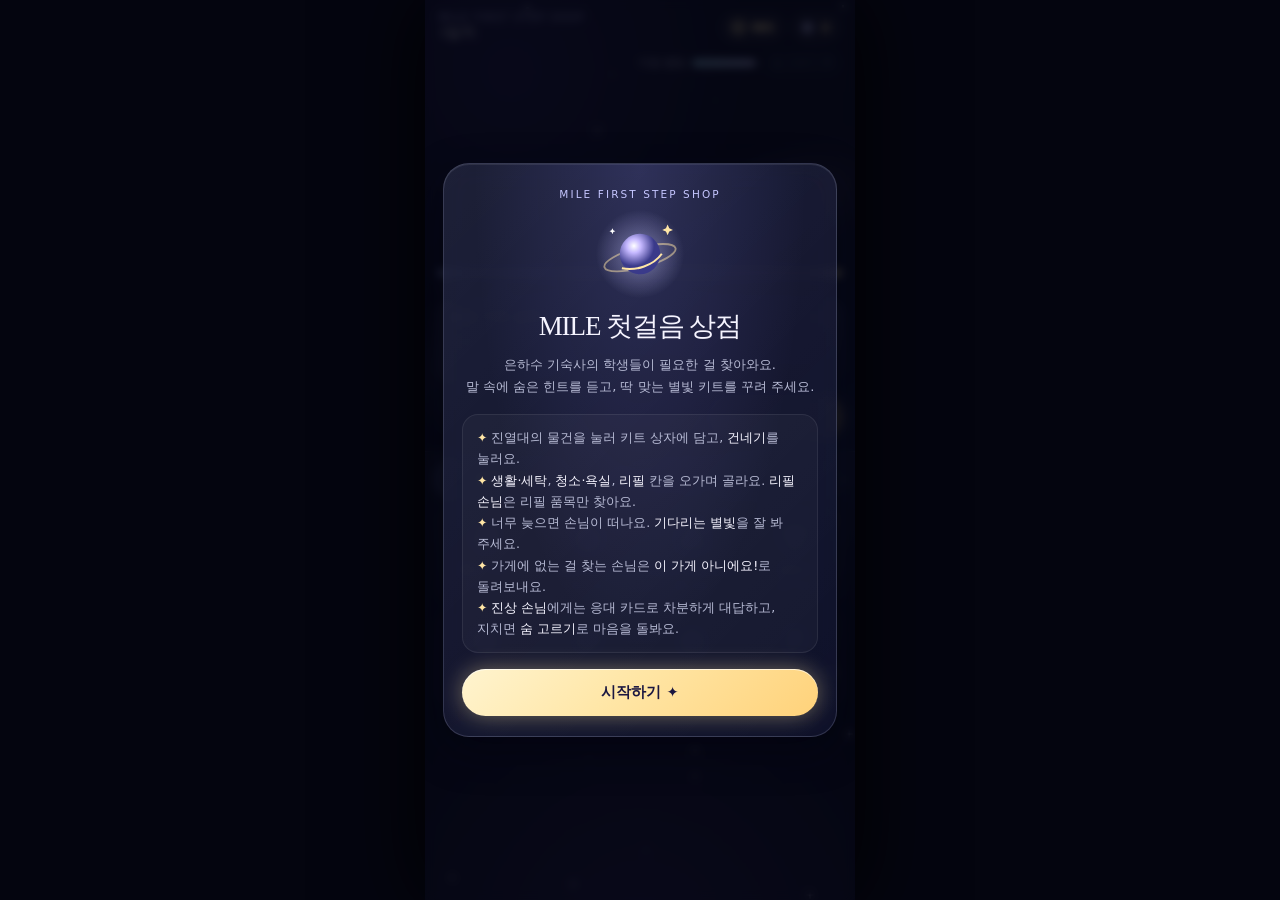
==== commit afbbf302: "First Step Shop: real MILE products, 2-day run, difficult customers - Replace the shelf with MILE's " ====
--- a/first-step-shop/index.html
+++ b/first-step-shop/index.html
@@ -485,24 +485,6 @@
   color: var(--gold);
 }
 
-.item.locked { opacity: .45; animation: none; }
-.item.locked .orb { color: var(--dim); background: none; }
-.item.locked .orb svg { filter: none; }
-
-.item.new::before {
-  content: "새로 입고";
-  position: absolute;
-  top: -7px;
-  left: 50%;
-  translate: -50% 0;
-  padding: 1px 6px;
-  border-radius: 999px;
-  background: var(--gold);
-  color: #1a1640;
-  font-size: 8.5px;
-  font-weight: 700;
-  white-space: nowrap;
-}
 
 /* 알림 */
 .toast {
@@ -693,15 +675,163 @@
 
 .shake { animation: shake .3s; }
 
-@media (max-height: 690px) {
-  .counter { height: 192px; }
-  .bubble { min-height: 100px; font-size: 13.5px; }
-  .avatar { width: 84px; height: 94px; }
+@media (max-height: 760px) {
+  .hud { padding-top: max(8px, env(safe-area-inset-top)); padding-bottom: 4px; }
+  .counter { height: 168px; margin-top: 4px; }
+  .bubble { min-height: 88px; padding: 10px 13px; font-size: 13.5px; line-height: 1.5; }
+  .avatar { width: 76px; height: 86px; }
+  .customer { width: 84px; }
+  .bubble { right: 90px; }
+  .kit { padding: 8px 12px 9px; }
+  .kit-title { margin-bottom: 6px; }
+  .kit-items { min-height: 32px; }
+  .actions { margin-top: 8px; }
+  .btn { padding: 10px 6px; }
+  .shelf-wrap { margin-top: 8px; padding-top: 8px; }
+  .tabs { margin-bottom: 7px; }
+  .tab { padding: 6px; }
+  .shelf { gap: 6px; }
+  .item { padding: 6px 3px 5px; gap: 2px; }
+  .item .orb { width: 34px; height: 34px; }
+  .item .orb svg { width: 24px; height: 24px; }
 }
 
 @media (prefers-reduced-motion: reduce) {
   *, *::before, *::after { animation: none !important; transition-duration: .01ms !important; }
 }
+
+/* 마음 별빛 (내 마음 상태) */
+.subhud {
+  position: relative;
+  display: flex;
+  align-items: center;
+  justify-content: space-between;
+  gap: 10px;
+  padding: 2px 14px 0;
+}
+
+.subhud .queue { padding: 0; }
+
+.calm {
+  display: flex;
+  align-items: center;
+  gap: 6px;
+  font-size: 10.5px;
+  color: var(--muted);
+}
+
+.calm-bar {
+  width: 64px;
+  height: 6px;
+  border-radius: 999px;
+  background: #ffffff12;
+  overflow: hidden;
+}
+
+.calm-fill {
+  height: 100%;
+  border-radius: inherit;
+  background: linear-gradient(90deg, var(--cyan), var(--lavender));
+  box-shadow: 0 0 8px var(--cyan);
+  transition: width .5s;
+}
+
+.calm-fill.tired { background: linear-gradient(90deg, #ff8fb0, var(--bad)); box-shadow: 0 0 8px #ff8fb0; }
+
+.breath {
+  display: inline-flex;
+  align-items: center;
+  gap: 4px;
+  padding: 4px 9px;
+  border-radius: 999px;
+  border: 1px solid #9fe0ff55;
+  background: #9fe0ff12;
+  color: var(--cyan);
+  font-size: 11px;
+}
+
+.breath b { font-weight: 600; }
+.breath:disabled { opacity: .35; }
+.breath:active:not(:disabled) { transform: scale(.95); }
+
+.tag.hard { border-color: #ffb3c166; background: #ffb3c114; color: var(--bad); }
+
+/* 진열대 탭 */
+.tabs {
+  display: flex;
+  gap: 6px;
+  margin: 0 0 10px;
+}
+
+.tab {
+  flex: 1;
+  padding: 8px 6px;
+  border-radius: 999px;
+  border: 1px solid #ffffff18;
+  background: #ffffff06;
+  font-size: 12.5px;
+  color: var(--muted);
+}
+
+.tab.on {
+  color: var(--white);
+  border-color: color-mix(in srgb, var(--c) 70%, transparent);
+  background: color-mix(in srgb, var(--c) 16%, transparent);
+  box-shadow: 0 0 14px color-mix(in srgb, var(--c) 30%, transparent);
+}
+
+.tab small { color: var(--gold); margin-left: 3px; }
+
+.item .price { font-size: 9.5px; color: var(--dim); font-variant-numeric: tabular-nums; }
+
+/* 응대 카드 */
+.cope-line {
+  margin: 10px 0 0;
+  padding: 14px 16px;
+  border-radius: 18px;
+  border: 1px solid #ffb3c140;
+  background: #ffb3c10d;
+  font-family: var(--serif);
+  font-size: 15.5px;
+  line-height: 1.6;
+  word-break: keep-all;
+}
+
+.choices { display: grid; gap: 8px; margin-top: 14px; }
+
+.choice {
+  padding: 12px 14px;
+  border-radius: 16px;
+  border: 1px solid #dfe3ff2e;
+  background: #ffffff0a;
+  font-size: 13px;
+  line-height: 1.5;
+  text-align: left;
+  word-break: keep-all;
+}
+
+.choice:active { transform: scale(.98); background: #ffffff16; }
+
+.cope-result { margin-top: 14px; font-size: 13px; line-height: 1.6; color: var(--muted); }
+.cope-result b { display: block; margin-bottom: 4px; font-size: 15px; font-weight: 500; }
+.cope-result.good b { color: var(--good); }
+.cope-result.bad b { color: var(--bad); }
+
+.cope-tips {
+  margin: 14px 0 0;
+  padding: 12px 14px;
+  border-radius: 16px;
+  border: 1px solid #9fe0ff30;
+  background: #9fe0ff0a;
+  text-align: left;
+  font-size: 12px;
+  line-height: 1.7;
+  color: var(--muted);
+  list-style: none;
+  word-break: keep-all;
+}
+
+.cope-tips li::before { content: "✦ "; color: var(--cyan); }
 </style>
 </head>
 <body>
@@ -719,7 +849,14 @@
       <div class="stat" id="mileStat"><span id="mileIcon"></span><b id="mile">0</b></div>
     </div>
   </header>
-  <div class="queue" id="queueInfo" aria-label="남은 손님"></div>
+  <div class="subhud">
+    <div class="queue" id="queueInfo" aria-label="남은 손님"></div>
+    <div class="calm">
+      마음 별빛
+      <div class="calm-bar"><div class="calm-fill" id="calmFill"></div></div>
+      <button class="breath" id="breathBtn">숨 고르기 <b id="breaths">3</b></button>
+    </div>
+  </div>
 
   <section class="counter">
     <div class="bubble glass hide" id="bubble">
@@ -746,9 +883,7 @@
   </div>
 
   <section class="shelf-wrap">
-    <div class="shelf-label">은하수 진열대
-      <span class="legend"><b style="--c:var(--blue)">오래 쓰는 물건</b><b style="--c:var(--pink)">소모품</b></span>
-    </div>
+    <div class="tabs" id="tabs"></div>
     <div class="shelf" id="shelf"></div>
   </section>
 
@@ -761,65 +896,90 @@
    수정하기 쉬운 설정값 — 물건, 손님, 점수는 모두 여기서 바꿔요
    ========================================================= */
 
-// 물건 12종: durable(오래 쓰는 물건) / consumable(소모품)
-// icon: 아래 ICONS의 이름, round: 몇 번째 영업부터 진열대에 나오는지 (0부터 시작)
+// 진열대 물건: basic(기본 품목) / refill(리필 품목) — 처음부터 모두 진열돼 있어요
+// icon: 아래 ICONS의 이름, price: 원 단위 가격, shelf: 진열대 칸 (아래 SHELVES)
 const ITEMS = [
-  { id: "strip",    name: "멀티탭",       icon: "strip",    type: "durable",    price: 12, round: 0 },
-  { id: "rack",     name: "빨래 건조대",  icon: "rack",     type: "durable",    price: 15, round: 0 },
-  { id: "slippers", name: "슬리퍼",       icon: "slippers", type: "durable",    price: 8,  round: 0 },
-  { id: "tissue",   name: "휴지",         icon: "tissue",   type: "consumable", price: 4,  round: 0 },
-  { id: "soap",     name: "세탁 세제",    icon: "soap",     type: "consumable", price: 6,  round: 0 },
-  { id: "trash",    name: "쓰레기봉투",   icon: "trash",    type: "consumable", price: 3,  round: 0 },
-
-  { id: "organizer", name: "정리함",      icon: "organizer", type: "durable",    price: 10, round: 1 },
-  { id: "hanger",    name: "옷걸이",      icon: "hanger",    type: "durable",    price: 5,  round: 1 },
-  { id: "wipes",     name: "물티슈",      icon: "wipes",     type: "consumable", price: 3,  round: 1 },
-
-  { id: "lamp",      name: "무드등",      icon: "lamp",      type: "durable",    price: 14, round: 2 },
-  { id: "bandage",   name: "밴드 세트",   icon: "bandage",   type: "consumable", price: 5,  round: 2 },
-  { id: "sleep",     name: "귀마개·안대", icon: "sleep",     type: "consumable", price: 6,  round: 2 }
+  { id: "laundry",    name: "빨래 세제",        icon: "laundry",  type: "basic", price: 6500, shelf: "life" },
+  { id: "basket",     name: "빨래 바구니",      icon: "basket",   type: "basic", price: 7500, shelf: "life" },
+  { id: "hangers",    name: "옷걸이 10개 세트", icon: "hanger",   type: "basic", price: 5000, shelf: "life" },
+  { id: "roller",     name: "돌돌이",           icon: "roller",   type: "basic", price: 3500, shelf: "life" },
+  { id: "dehum",      name: "제습제",           icon: "dehum",    type: "basic", price: 3000, shelf: "clean" },
+  { id: "deodor",     name: "탈취제",           icon: "spray",    type: "basic", price: 5000, shelf: "clean" },
+  { id: "bug",        name: "벌레 퇴치제",      icon: "bug",      type: "basic", price: 5500, shelf: "clean" },
+  { id: "mold",       name: "곰팡이 제거제",    icon: "mold",     type: "basic", price: 6000, shelf: "clean" },
+  { id: "dish",       name: "주방세제",         icon: "dish",     type: "basic", price: 4500, shelf: "clean" },
+  { id: "block",      name: "매직블럭",         icon: "block",    type: "basic", price: 3000, shelf: "clean" },
+  { id: "handwash",   name: "핸드워시",         icon: "pump",     type: "basic", price: 4000, shelf: "clean" },
+  { id: "showerball", name: "샤워볼",           icon: "puff",     type: "basic", price: 3000, shelf: "clean" },
+  { id: "slippers",   name: "욕실 슬리퍼",      icon: "slippers", type: "basic", price: 4500, shelf: "life" },
+  { id: "sleep",      name: "수면 안대·귀마개", icon: "sleep",    type: "basic", price: 6000, shelf: "life" },
+  { id: "firstaid",   name: "상비약 미니 키트", icon: "firstaid", type: "basic", price: 7500, shelf: "life" },
+  { id: "hooks",      name: "무타공 후크 4개",  icon: "hook",     type: "basic", price: 3500, shelf: "life" },
+
+  { id: "r_laundry",  name: "빨래 세제 리필",     icon: "laundry", type: "refill", price: 5500, shelf: "refill" },
+  { id: "r_dish",     name: "주방세제 리필",      icon: "dish",    type: "refill", price: 3800, shelf: "refill" },
+  { id: "r_hand",     name: "핸드워시 리필",      icon: "pump",    type: "refill", price: 3200, shelf: "refill" },
+  { id: "r_dehum",    name: "제습제 리필 2입",    icon: "dehum",   type: "refill", price: 4800, shelf: "refill" },
+  { id: "r_roller",   name: "돌돌이 리필 2롤",    icon: "roller",  type: "refill", price: 3800, shelf: "refill" },
+  { id: "r_block",    name: "매직블럭 4입",       icon: "block",   type: "refill", price: 2600, shelf: "refill" },
+  { id: "r_deodor",   name: "탈취제 리필",        icon: "spray",   type: "refill", price: 4300, shelf: "refill" },
+  { id: "r_mold",     name: "곰팡이 제거제 리필", icon: "mold",    type: "refill", price: 5200, shelf: "refill" }
 ];
 
-// 물건 종류별 빛깔
-const TYPE_COLORS = { durable: "#9baeff", consumable: "#f0c4ff" };
-
-// 영업 일정: 2일 동안 손님 4명 → 5명 → 6명
-// patience: 손님이 기다려 주는 시간(초)
+// 진열대 칸 (탭)
+const SHELVES = {
+  life:   { name: "생활·세탁", color: "#9baeff" },
+  clean:  { name: "청소·욕실", color: "#9fe0ff" },
+  refill: { name: "리필",      color: "#f0c4ff" }
+};
+
+// 품목 종류별 이름과 빛깔
+const TYPES = {
+  basic:  { name: "기본 품목", color: "#9baeff" },
+  refill: { name: "리필",      color: "#f0c4ff" }
+};
+
+// 영업 일정: 2일
+// customers: 손님 수, patience: 손님이 기다려 주는 시간(초), difficult: 그날 올 수 있는 진상 손님 최대 수
 const ROUNDS = [
-  { label: "1일차 · 아침", customers: 4, patience: 26 },
-  { label: "1일차 · 저녁", customers: 5, patience: 23 },
-  { label: "2일차",        customers: 6, patience: 20 }
+  { label: "1일차", customers: 7, patience: 30, difficult: 2 },
+  { label: "2일차", customers: 8, patience: 26, difficult: 3 }
 ];
 
 // 손님 요청: needs에 적힌 물건을 정확히 건네면 성공
-// refill: true 인 손님은 소모품만 찾아요
+// refill: true 인 손님은 리필 품목만 찾아요
 const REQUESTS = [
-  { text: "충전할 건 세 개인데, 콘센트는 딱 하나예요.", needs: ["strip"] },
-  { text: "빨래는 다 했는데요… 방에 널 데가 없어요.", needs: ["rack"] },
+  { text: "빨래가 산더미인데 세탁기에 넣을 게 없어요. 방에 모아 둘 데도 없고요.", needs: ["laundry", "basket"] },
+  { text: "셔츠를 빨아서 의자에 걸쳐 놨더니 다 구겨졌어요.", needs: ["hangers"] },
+  { text: "검은 니트에 먼지랑 머리카락이 잔뜩 붙었어요.", needs: ["roller"] },
+  { text: "장마라 방이 눅눅해요. 옷장 문을 열면 꿉꿉한 냄새도 나고요.", needs: ["dehum", "deodor"] },
+  { text: "운동화 냄새가 방 안에 꽉 찼어요. 룸메 눈치가 보여요.", needs: ["deodor"] },
+  { text: "어젯밤에 귓가에서 계속 윙윙거려서 한숨도 못 잤어요.", needs: ["bug"] },
+  { text: "화장실 타일 틈이 까맣게 변했어요. 문질러도 안 지워져요.", needs: ["mold"] },
+  { text: "공용 주방에서 컵이랑 그릇을 씻어야 하는데, 물로만 헹구니 미끌거려요.", needs: ["dish"] },
+  { text: "책상에 볼펜 자국이 잔뜩 묻었어요. 물티슈로도 안 지워져요.", needs: ["block"] },
+  { text: "세면대에 둔 비누가 자꾸 물러져서 흐물흐물해요.", needs: ["handwash"] },
+  { text: "바디워시는 있는데 손으로 하니까 거품이 잘 안 나요.", needs: ["showerball"] },
   { text: "공용 샤워실 바닥, 맨발로 가긴 좀 그렇죠?", needs: ["slippers"] },
-  { text: "환절기라 코를 계속 훌쩍여요. 벌써 다 썼어요.", needs: ["tissue"], refill: true },
-  { text: "빨래 바구니는 넘치는데, 세탁기에 넣을 게 없어요.", needs: ["soap"], refill: true },
-  { text: "방에서 슬슬 냄새가 나요. 버릴 게 산더미예요.", needs: ["trash"], refill: true },
-  { text: "입사 첫날이에요! 씻으러 갈 때랑 빨래할 때 필요한 거 주세요.", needs: ["slippers", "soap"] },
-  { text: "노트북, 휴대폰, 전기포트 다 꽂고 싶어요. 방 정리하면서 나온 것도 버려야 하고요.", needs: ["strip", "trash"] },
-  { text: "다 떨어졌어요. 코 풀 것도, 빨래 돌릴 것도요.", needs: ["tissue", "soap"], refill: true },
-  { text: "수건이랑 양말을 빨아서 말려야 해요. 근데 빨래할 것부터 없네요.", needs: ["rack", "soap"] },
-
-  { text: "책상 위가 엉망이라 펜 하나 찾는 데 10분 걸려요.", needs: ["organizer"] },
-  { text: "내일 면접인데 셔츠가 구겨지면 큰일이에요.", needs: ["hanger"] },
-  { text: "야식 먹다가 책상이 끈적끈적해졌어요.", needs: ["wipes"], refill: true },
-  { text: "옷장은 있는데 옷이 다 바닥에 쌓여 있어요. 서랍 속도 뒤죽박죽이고요.", needs: ["hanger", "organizer"] },
-  { text: "룸메랑 같이 쓰는 책상이 금방 어질러지고, 금방 더러워져요.", needs: ["organizer", "wipes"] },
-  { text: "이번 주 청소 당번이에요. 닦을 것도, 버릴 것도 많아요.", needs: ["wipes", "trash"], refill: true },
-
-  { text: "늦게까지 공부하는데, 큰 불을 켜면 룸메가 깨요.", needs: ["lamp"] },
-  { text: "옆방이 밤마다 노래를 불러요. 복도 불빛도 문틈으로 들어오고요.", needs: ["sleep"], refill: true },
-  { text: "택배 상자 뜯다가 손가락을 살짝 베였어요.", needs: ["bandage"], refill: true },
-  { text: "불은 끄고 싶은데 깜깜하면 무서워요. 옆방 소리도 신경 쓰이고요.", needs: ["lamp", "sleep"] },
-  { text: "풋살하다 넘어졌어요. 오늘은 치료하고 그냥 푹 자고 싶어요.", needs: ["bandage", "sleep"], refill: true },
-  { text: "시험 기간이에요. 밤샘용 책상 분위기 좀 만들어 주세요. 충전도 해야 하고, 책상도 치워야 해요.", needs: ["lamp", "strip", "organizer"] },
-  { text: "구급상자가 텅 비었어요. 코 풀 것도 없고요.", needs: ["bandage", "tissue"], refill: true },
-  { text: "첫 자취 생존 세트요! 빨래 말릴 것, 옷 걸 것, 그리고 화장실에 둘 거요.", needs: ["rack", "hanger", "tissue"] }
+  { text: "룸메가 새벽까지 스탠드를 켜 놓고, 잘 때는 코까지 골아요.", needs: ["sleep"] },
+  { text: "감기 기운이 있는데 약국은 벌써 문을 닫았어요.", needs: ["firstaid"] },
+  { text: "벽에 못을 박으면 안 된대요. 수건이랑 가방 걸 데가 필요해요.", needs: ["hooks"] },
+  { text: "입사 첫날이에요! 씻으러 갈 때 신을 거랑, 몸 닦을 때 쓸 거요.", needs: ["slippers", "showerball"] },
+  { text: "여름 기숙사 생존 준비요. 습기도, 밤마다 오는 손님도 너무 싫어요.", needs: ["dehum", "bug"] },
+  { text: "옷장 정리 중이에요. 옷은 가지런히 걸고, 니트에 붙은 먼지도 떼고 싶어요.", needs: ["hangers", "roller"] },
+  { text: "욕실 청소 당번이에요. 타일 틈 까만 얼룩이랑 세면대 물때가 고민이에요.", needs: ["mold", "block"] },
+  { text: "자취 첫 주예요. 설거지할 것도 없고, 손 씻을 것도 없어요.", needs: ["dish", "handwash"] },
+
+  { text: "세제 통이 텅 비었어요. 통은 멀쩡하니까 그대로 쓸 거예요.", needs: ["r_laundry"], refill: true },
+  { text: "설거지하려는데 펌프에서 바람 소리만 나요. 용기는 그대로 쓸래요.", needs: ["r_dish"], refill: true },
+  { text: "세면대 옆 손 씻는 거, 내용물만 다 썼어요.", needs: ["r_hand"], refill: true },
+  { text: "옷장에 넣어 둔 통에 물이 가득 찼어요. 갈아 끼울 것만 주세요.", needs: ["r_dehum"], refill: true },
+  { text: "먼지 떼는 거 손잡이는 있는데, 끈끈한 종이가 다 떨어졌어요.", needs: ["r_roller"], refill: true },
+  { text: "지우개처럼 쓰는 스펀지가 다 닳아서 조각만 남았어요.", needs: ["r_block"], refill: true },
+  { text: "냄새 잡는 스프레이, 병은 있는데 속이 비었어요.", needs: ["r_deodor"], refill: true },
+  { text: "욕실 스프레이가 칙칙 소리만 나요. 까만 얼룩은 아직 남았는데요.", needs: ["r_mold"], refill: true },
+  { text: "다 떨어졌어요! 빨래할 것도, 설거지할 것도요. 통은 다 있어요.", needs: ["r_laundry", "r_dish"], refill: true },
+  { text: "이번 달 채우는 날이에요. 옷장 습기 잡는 거랑 냄새 잡는 거요.", needs: ["r_dehum", "r_deodor"], refill: true }
 ];
 
 // 엉뚱한 손님: 이 가게에 없는 걸 찾아요 → '이 가게 아니에요!'로 돌려보내기
@@ -828,26 +988,84 @@
   "C타입 충전 케이블 하나만 주세요. 제 건 끊어졌어요.",
   "방이 너무 추워요. 전기장판 있죠?",
   "샴푸랑 린스가 다 떨어졌어요.",
-  "모기향 있어요? 밤새 물렸어요.",
   "밖에 비가 와요. 우산 하나만요.",
   "자전거 바퀴에 바람이 빠졌어요. 여기서 넣을 수 있죠?",
   "과제 열 장만 뽑아 주세요. 양면으로요.",
   "라면 하나 끓여 주실 수 있어요? 계란 넣어서요.",
   "택배 찾으러 왔어요. 302호 앞으로 온 거요.",
+  "멀티탭 있어요? 콘센트가 하나뿐이라서요.",
   "룸메랑 싸웠는데… 화해하는 방법도 파나요?"
 ];
-const STRANGE_CHANCE = 0.22;          // 손님이 엉뚱한 손님일 확률
-const MAX_STRANGE_PER_ROUND = 2;      // 한 번 영업에 엉뚱한 손님 최대 수
-
-// 손님 모습: 옷 빛깔과 머리 모양을 섞어서 만들어요
-const CUSTOMER_COLORS = ["#9baeff", "#c5b8ff", "#f0c4ff", "#9fe0ff", "#b6a4ff", "#ffd6ec"];
-const HAIR_COLORS = ["#2b2563", "#3a2f7a", "#1f2a5c", "#4a3a86"];
-const CUSTOMER_NAMES = ["민지", "서준", "하린", "도윤", "지우", "예준", "수아", "시우", "유나", "건우", "채원", "지호"];
-
-// 점수
+const STRANGE_CHANCE = 0.18;          // 손님이 엉뚱한 손님일 확률
+const MAX_STRANGE_PER_ROUND = 2;      // 하루에 엉뚱한 손님 최대 수
+
+// 진상 손님: 정해진 때(start 처음 / mid 기다리는 중 / serve 건넬 때)에 곤란한 말을 해요
+// 응대 카드에서 good: true 인 대답을 고르면 침착하게 넘길 수 있어요
+// calm: 내 마음 별빛 변화, patience: 손님 기다림에 곱하는 값, coin/mile: 이번 손님 보상에 곱하는 값
+const DIFFICULT = [
+  {
+    id: "rush", label: "재촉하는 손님", timing: "start", drain: 1.8,
+    line: "저기요, 빨리요! 5분 뒤에 수업이라고요!",
+    choices: [
+      { text: "네, 바로 챙겨 드릴게요. 필요한 것만 말씀해 주세요!", good: true, calm: -4, reply: "…네, 빨리만 부탁해요." },
+      { text: "저도 지금 최대한 빨리 하고 있어요!", calm: -18, patience: .8, reply: "아니, 왜 저한테 화를 내요?" },
+      { text: "(못 들은 척하고 하던 일을 한다)", calm: -10, patience: .8, reply: "지금 무시하는 거예요?" }
+    ]
+  },
+  {
+    id: "rude", label: "반말하는 손님", timing: "start",
+    line: "야, 여기 알바지? 내가 말하는 거 빨리 찾아 와.",
+    choices: [
+      { text: "손님, 필요하신 걸 말씀해 주시면 바로 찾아 드릴게요.", good: true, calm: -6, reply: "…아, 네. 그럼 이거 주세요." },
+      { text: "반말하지 마세요!", calm: -15, patience: .8, reply: "뭐? 손님한테 말버릇 봐라." },
+      { text: "(울컥해서 아무 말도 못 한다)", calm: -20, reply: "왜 대답이 없어? 됐고, 이거나 줘." }
+    ]
+  },
+  {
+    id: "change", label: "말 바꾸는 손님", timing: "mid",
+    line: "아, 잠깐만요! 생각해 보니까 그거 말고 다른 게 필요했어요.",
+    choices: [
+      { text: "괜찮아요. 천천히 다시 말씀해 주세요.", good: true, calm: -4, refresh: true, reply: "고마워요! 그러니까 제가 필요한 건요…" },
+      { text: "아까 분명 그거라고 하셨잖아요.", calm: -14, patience: .85, reply: "제가 언제요? 아무튼 바꿔 주세요." },
+      { text: "이미 다 담았으니까 그냥 가져가세요.", calm: -12, patience: .7, reply: "필요 없는 걸 왜 사요? 바꿔 주세요." }
+    ]
+  },
+  {
+    id: "haggle", label: "깎아 달라는 손님", timing: "serve",
+    line: "학생인데 좀 깎아 주시면 안 돼요? 천 원만요~",
+    choices: [
+      { text: "정해진 가격이라 어려워요. 대신 다음엔 리필 품목으로 더 아껴 보세요!", good: true, calm: -3, reply: "아, 리필이 더 싸구나! 다음엔 통 들고 올게요." },
+      { text: "그럼… 이번만 반값에 드릴게요.", calm: -8, coin: .5, reply: "와, 진짜요? 다음에도 깎아 주세요!" },
+      { text: "안 된다고요. 그냥 사 가세요.", calm: -15, mile: .5, reply: "말을 왜 그렇게 해요? 기분 나빠요." }
+    ]
+  },
+  {
+    id: "complain", label: "트집 잡는 손님", timing: "serve",
+    line: "저번에 여기서 산 거 불량이었거든요?! 이번 것도 이상하면 어떡해요?",
+    choices: [
+      { text: "불편하셨겠어요. 영수증 가져오시면 바로 교환해 드릴게요.", good: true, calm: -4, reply: "…그렇게 말해 주니까 좀 낫네요." },
+      { text: "그럴 리가 없는데요?", calm: -15, mile: .5, reply: "지금 제가 거짓말한다는 거예요?" },
+      { text: "그건 제 잘못이 아니에요.", calm: -18, mile: .5, reply: "그럼 누구 잘못인데요!" }
+    ]
+  }
+];
+const DIFFICULT_CHANCE = 0.3;          // 손님이 진상 손님일 확률
+
+// 마음 별빛: 진상 손님을 만나면 줄고, 숨 고르기로 채워요
+const CALM = {
+  max: 100,
+  tiredAt: 30,          // 이보다 낮으면 지친 상태 → 건네기 MILE이 절반
+  breathe: 35,          // 숨 고르기 한 번에 채워지는 양
+  breathsPerDay: 3,     // 하루에 숨 고르기 할 수 있는 횟수
+  breatheCost: 2,       // 숨 고르는 동안 손님이 기다리는 시간(초)
+  leaveLoss: 8,         // 손님이 지쳐서 떠나면 줄어드는 양
+  wrongLoss: 4          // 엉뚱한 물건을 건네 손님이 실망하면 줄어드는 양
+};
+
+// 점수 (매출은 원, MILE은 점)
 const SCORE = {
-  tipMax: 10,            // 딱 맞게 건넸을 때 받는 최대 팁 (빨리 건넬수록 많이)
-  extraCost: 3,          // 필요 없는 물건 하나당 깎이는 동전
+  tipMax: 2000,          // 딱 맞게 건넸을 때 받는 최대 팁 (빨리 건넬수록 많이)
+  extraCost: 1000,       // 필요 없는 물건 하나당 깎이는 매출
   milePerfect: 10,       // 딱 맞게 건넸을 때 MILE
   mileFastBonus: 2,      // 기다림이 절반 넘게 남았을 때 추가 MILE
   milePerHit: 3,         // 일부만 맞았을 때 맞은 물건 하나당 MILE
@@ -856,11 +1074,12 @@
   mileLeave: 3,          // 손님이 지쳐서 떠나면 깎이는 MILE
   mileStrangeRight: 4,   // 엉뚱한 손님을 잘 돌려보냈을 때 MILE
   mileStrangeWrong: 3,   // 엉뚱한 손님에게 물건을 건넸을 때 깎이는 MILE
-  mileWrongReject: 4     // 진짜 손님을 돌려보냈을 때 깎이는 MILE
+  mileWrongReject: 4,    // 진짜 손님을 돌려보냈을 때 깎이는 MILE
+  mileCopeGood: 4        // 진상 손님을 침착하게 응대했을 때 MILE
 };
 
 // 자립의 별자리: 총 MILE이 이 값 이상이면 별이 하나씩 더 켜져요 (첫 별은 항상 켜져요)
-const STAR_THRESHOLDS = [60, 105, 145];
+const STAR_THRESHOLDS = [60, 110, 150];
 const STAR_NAMES = ["첫 짐 풀기", "내 방 꾸리기", "생활 리듬 찾기", "자립의 별"];
 const MILE_LINK = "https://oksusususu.github.io/milehomepage03/";
 
@@ -868,27 +1087,38 @@
    빛나는 선 아이콘 (이모지 대신 직접 그린 그림)
    ========================================================= */
 const ICONS = {
-  strip: '<rect x="3" y="14" width="21" height="9" rx="3"/><circle cx="8.5" cy="18.5" r="1.3"/><circle cx="13.5" cy="18.5" r="1.3"/><circle cx="18.5" cy="18.5" r="1.3"/><path d="M24 18.5h2.5a2.5 2.5 0 0 0 2.5-2.5V8"/><path d="M27 8h4M27.5 5v3M30.5 5v3"/>',
-  rack: '<path d="M7 28 13 5M25 28 19 5M13 5h6M9.5 19h13M11.5 12h9"/><path d="M14 19v4M18 19v3M15 12v3"/>',
+  laundry: '<path d="M12.5 3.5h6v4h-6z"/><path d="M10 7.5h11l2 4.5v13.5a2.5 2.5 0 0 1-2.5 2.5h-10A2.5 2.5 0 0 1 8 25.5V12z"/><path d="M11 17.5c2.5-1.7 6.5-1.7 9 0"/><circle cx="26.5" cy="7" r="2"/><circle cx="28" cy="13" r="1.2"/>',
+  basket: '<path d="M4.5 13h23l-2.6 12.6a2.2 2.2 0 0 1-2.2 1.8H9.3a2.2 2.2 0 0 1-2.2-1.8z"/><path d="M10 13c0-4.2 2.7-7.5 6-7.5s6 3.3 6 7.5"/><path d="M11 17.5v6M16 17.5v6M21 17.5v6"/>',
+  hanger: '<path d="M13 8.5a3 3 0 1 1 3 3v3"/><path d="M16 14.5 3.5 23.5c-.8.6-.4 1.5.6 1.5h23.8c1 0 1.4-.9.6-1.5z"/>',
+  roller: '<rect x="5" y="5" width="22" height="9" rx="4.5"/><path d="M8.5 9.5h15"/><path d="M16 14v4"/><rect x="13.5" y="18" width="5" height="10" rx="2.5"/>',
+  dehum: '<path d="M8 10h16v16a2.5 2.5 0 0 1-2.5 2.5h-11A2.5 2.5 0 0 1 8 26z"/><path d="M6.5 10h19"/><path d="M16 13.5c1.7 2.3 2.5 3.6 2.5 4.7a2.5 2.5 0 0 1-5 0c0-1.1.8-2.4 2.5-4.7z"/><path d="M10 24.5c2-1.3 4-1.3 6 0s4 1.3 6 0"/><path d="M12 6.5h8"/>',
+  spray: '<path d="M10.5 12.5h10v13.5a2.5 2.5 0 0 1-2.5 2.5h-5a2.5 2.5 0 0 1-2.5-2.5z"/><path d="M12 12.5V8.5h6l2.5 2"/><path d="M18 8.5v-3h-4.5"/><path d="M24.5 8h.01M27 6h.01M27 10.5h.01M25 4h.01" stroke-width="2.4"/>',
+  bug: '<rect x="6" y="11" width="11" height="17" rx="2.5"/><path d="M8 11V8h7v3M11.5 8V5h3.5"/><path d="M8.5 18h6"/><ellipse cx="24.5" cy="16" rx="2.3" ry="3.4" transform="rotate(25 24.5 16)"/><path d="M22.5 12.5l-2.5-2.5M26.5 12.3l2-2.6M21.5 19l6.5-6.5"/>',
+  mold: '<path d="M9.5 14h9.5l1 12a2.5 2.5 0 0 1-2.5 2.5h-6.5A2.5 2.5 0 0 1 8.5 26z"/><path d="M10.5 14l1-4.5h7l4.5 2-1 2.5"/><path d="M17 9.5V6h-5"/><circle cx="12.5" cy="20" r="1.2"/><circle cx="16" cy="23.5" r="1"/><path d="M25 18l2-2M25 22h3M25 14l2.5-1"/>',
+  dish: '<path d="M12 3.5h5v3.5h-5z"/><path d="M10.5 7h8l1.5 4v15.5a2 2 0 0 1-2 2h-7.5a2 2 0 0 1-2-2V11z"/><path d="M11 16h7"/><path d="M25.5 14c1.7 2.3 2.5 3.6 2.5 4.7a2.5 2.5 0 0 1-5 0c0-1.1.8-2.4 2.5-4.7z"/>',
+  block: '<path d="M5 13l11-5.5 11 5.5v9.5l-11 5.5-11-5.5z"/><path d="M5 13l11 5.5L27 13M16 18.5V28"/><path d="M26 3v4M24 5h4"/>',
+  pump: '<path d="M12.5 9h7v3.5h-7z"/><path d="M16 9V5h5.5v2"/><path d="M10.5 12.5h11l1 13.5a2.5 2.5 0 0 1-2.5 2.5h-8a2.5 2.5 0 0 1-2.5-2.5z"/><path d="M13 19.5h6"/>',
+  puff: '<circle cx="16" cy="19" r="9"/><path d="M8.5 15.5c3.5 2 11.5 2 15 0M7.5 20c4 2.6 13 2.6 17 0M9.5 25c3 1.6 10 1.6 13 0"/><path d="M16 10V6.5"/><path d="M13.5 6.5a2.5 2.5 0 1 1 5 0"/>',
   slippers: '<path d="M10 4.5c3 0 4.5 3 4.5 8v9c0 3.5-2 6-4.5 6s-4.5-2.5-4.5-6v-9c0-5 1.5-8 4.5-8z"/><path d="M5.5 13.5c3 1.6 6 1.6 9 0"/><path d="M22 7.5c2.6 0 4 2.6 4 6.8v7.4c0 3-1.7 5.3-4 5.3s-4-2.3-4-5.3v-7.4c0-4.2 1.4-6.8 4-6.8z"/><path d="M18 15.5c2.6 1.4 5.4 1.4 8 0"/>',
-  tissue: '<ellipse cx="13" cy="10" rx="8" ry="4.2"/><ellipse cx="13" cy="10" rx="2.4" ry="1.3"/><path d="M5 10v13c0 2.3 3.6 4.2 8 4.2s8-1.9 8-4.2V10"/><path d="M21 20h5.5a1.5 1.5 0 0 0 1.5-1.5V14"/>',
-  soap: '<path d="M12.5 3.5h6v4h-6z"/><path d="M10 7.5h11l2 4.5v13.5a2.5 2.5 0 0 1-2.5 2.5h-10A2.5 2.5 0 0 1 8 25.5V12z"/><path d="M11 17.5c2.5-1.7 6.5-1.7 9 0"/><circle cx="26.5" cy="7" r="2"/><circle cx="28" cy="13" r="1.2"/>',
-  trash: '<path d="M10.5 11c-3.5 4.5-4.5 9.5-3.5 13.5.8 3 4 4.5 9 4.5s8.2-1.5 9-4.5c1-4-0-9-3.5-13.5z"/><path d="M11 11h10M13 11l3-5 3 5"/><path d="M12 19c2.5 1.4 5.5 1.4 8 0"/>',
-  organizer: '<rect x="5" y="6" width="22" height="21" rx="2.5"/><path d="M5 13h22M5 20h22"/><path d="M14 9.5h4M14 16.5h4M14 23.5h4"/>',
-  hanger: '<path d="M13 8.5a3 3 0 1 1 3 3v3"/><path d="M16 14.5 3.5 23.5c-.8.6-.4 1.5.6 1.5h23.8c1 0 1.4-.9.6-1.5z"/>',
-  wipes: '<rect x="4" y="11" width="24" height="15" rx="5"/><path d="M11.5 11c0-3.2 2-5.5 4.5-5.5s4.5 2.3 4.5 5.5"/><path d="M10 18.5h12"/><path d="M8 4l1 1.5M24 4l-1 1.5"/>',
-  lamp: '<path d="M10.5 5h11l3.5 10h-18z"/><path d="M16 15v8M11 27h10M13.5 23h5"/><path d="M4 12h2M26 12h2M5.5 6.5 7 8M26.5 6.5 25 8"/>',
-  bandage: '<rect x="3" y="11.5" width="26" height="10" rx="5" transform="rotate(-35 16 16.5)"/><rect x="11.5" y="12.5" width="9" height="8" rx="2" transform="rotate(-35 16 16.5)"/><circle cx="14.6" cy="16" r=".6"/><circle cx="17.4" cy="17" r=".6"/>',
   sleep: '<path d="M3.5 14c0-2 1.8-3.5 4-3.5h17c2.2 0 4 1.5 4 3.5v3.5c0 3-2.7 5-6 5-2.6 0-4-2.2-6.5-2.2s-3.9 2.2-6.5 2.2c-3.3 0-6-2-6-5z"/><path d="M9 16.5c1.3 1 3 1 4.2 0M18.8 16.5c1.3 1 3 1 4.2 0"/><path d="M22 4.5h4l-4 4h4"/>',
-  lock: '<rect x="8" y="14" width="16" height="13" rx="3"/><path d="M11 14v-3.5a5 5 0 0 1 10 0V14"/><circle cx="16" cy="20.5" r="1.5"/>'
+  firstaid: '<rect x="4" y="10" width="24" height="17" rx="3"/><path d="M12 10V7.5A1.5 1.5 0 0 1 13.5 6h5A1.5 1.5 0 0 1 20 7.5V10"/><path d="M16 14v9M11.5 18.5h9"/>',
+  hook: '<rect x="9.5" y="4" width="13" height="10" rx="2.5"/><path d="M16 14v7a4.5 4.5 0 0 1-9 0v-1.5"/><circle cx="16" cy="9" r="1.2"/>'
 };
 
-const icon = (name, extra = "") =>
-  `<svg viewBox="0 0 32 32" fill="none" stroke="currentColor" stroke-width="1.7" stroke-linecap="round" stroke-linejoin="round" aria-hidden="true" ${extra}>${ICONS[name]}</svg>`;
-
-// 별 동전 · MILE 별 아이콘
+// 리필 표시: 아이콘 오른쪽 아래의 작은 순환 화살표
+const REFILL_BADGE = '<g transform="translate(19.5 19.5)"><circle cx="6" cy="6" r="6.5" fill="#0d1030" stroke="none"/><path d="M9.6 4.6A3.9 3.9 0 0 0 2.6 4M2.4 7.4a3.9 3.9 0 0 0 7 .6" stroke-width="1.4"/><path d="M2.3 1.8V4h2.2M9.7 10.2V8H7.5" stroke-width="1.4"/></g>';
+
+const icon = (name, refill) =>
+  `<svg viewBox="0 0 32 32" fill="none" stroke="currentColor" stroke-width="1.7" stroke-linecap="round" stroke-linejoin="round" aria-hidden="true">${ICONS[name]}${refill ? REFILL_BADGE : ""}</svg>`;
+
+// 매출 · MILE 아이콘
 const COIN_SVG = `<svg viewBox="0 0 20 20" aria-hidden="true"><circle cx="10" cy="10" r="8.5" fill="#ffe6a633" stroke="#ffe6a6" stroke-width="1.3"/><path d="M10 5.2l1.3 3 3.2.3-2.4 2.1.7 3.2-2.8-1.7-2.8 1.7.7-3.2-2.4-2.1 3.2-.3z" fill="#ffe6a6"/></svg>`;
 const MILE_SVG = `<svg viewBox="0 0 20 20" aria-hidden="true"><path d="M10 1.5c.6 4.6 3.9 7.9 8.5 8.5-4.6.6-7.9 3.9-8.5 8.5-.6-4.6-3.9-7.9-8.5-8.5 4.6-.6 7.9-3.9 8.5-8.5z" fill="#c5c6ff" style="filter:drop-shadow(0 0 3px #c5c6ff)"/></svg>`;
+
+// 손님 모습: 옷 빛깔과 머리 모양을 섞어서 만들어요
+const CUSTOMER_COLORS = ["#9baeff", "#c5b8ff", "#f0c4ff", "#9fe0ff", "#b6a4ff", "#ffd6ec"];
+const HAIR_COLORS = ["#2b2563", "#3a2f7a", "#1f2a5c", "#4a3a86"];
+const CUSTOMER_NAMES = ["민지", "서준", "하린", "도윤", "지우", "예준", "수아", "시우", "유나", "건우", "채원", "지호"];
 
 /* =========================================================
    게임 로직
@@ -896,14 +1126,18 @@
 (() => {
   const $ = (id) => document.getElementById(id);
   const itemById = Object.fromEntries(ITEMS.map(i => [i.id, i]));
-  const colorOf = (id) => TYPE_COLORS[itemById[id].type];
+  const colorOf = (id) => TYPES[itemById[id].type].color;
   const pick = (arr) => arr[Math.floor(Math.random() * arr.length)];
   const shuffle = (arr) => arr.map(v => [Math.random(), v]).sort((a, b) => a[0] - b[0]).map(v => v[1]);
+  const won = (n) => `₩${Math.round(n).toLocaleString("ko-KR")}`;
+  const sign = (n) => (n >= 0 ? `+${n}` : `${n}`);
 
   const state = {
-    round: 0, queue: [], index: 0, current: null,
+    round: 0, queue: [], index: 0, current: null, tab: "life",
     box: [], coins: 0, mile: 0, roundCoins: 0, roundMile: 0, roundStats: null,
-    patience: 0, patienceMax: 1, running: false, picks: {}, mood: ""
+    patience: 0, patienceMax: 1, running: false, paused: false, picks: {}, mood: "",
+    calm: CALM.max, breaths: CALM.breathsPerDay, tiredWarned: false,
+    copeGood: 0, copeTotal: 0, onChoice: null
   };
 
   $("coinIcon").innerHTML = COIN_SVG;
@@ -957,21 +1191,25 @@
   };
 
   // ── 화면 그리기 ──
-  const unlocked = (id) => itemById[id].round <= state.round;
+  const renderTabs = () => {
+    $("tabs").innerHTML = Object.entries(SHELVES).map(([key, t]) => {
+      const n = state.box.filter(id => itemById[id].shelf === key).length;
+      return `<button class="tab ${state.tab === key ? "on" : ""}" data-tab="${key}" style="--c:${t.color}">${t.name}${n ? `<small>✦${n}</small>` : ""}</button>`;
+    }).join("");
+  };
 
   const renderShelf = () => {
-    $("shelf").innerHTML = ITEMS.map((i, n) => {
-      const locked = !unlocked(i.id);
-      const isNew = !locked && i.round === state.round && state.round > 0;
-      return `<button class="item ${locked ? "locked" : ""} ${state.box.includes(i.id) ? "in" : ""} ${isNew ? "new" : ""}"
-                data-id="${i.id}" style="--c:${TYPE_COLORS[i.type]};--d:${(-n * .33).toFixed(2)}s">
-        <span class="orb">${icon(locked ? "lock" : i.icon)}</span>${locked ? "입고 예정" : i.name}
-      </button>`;
-    }).join("");
+    renderTabs();
+    $("shelf").innerHTML = ITEMS.filter(i => i.shelf === state.tab).map((i, n) => `
+      <button class="item ${state.box.includes(i.id) ? "in" : ""}" data-id="${i.id}"
+              style="--c:${TYPES[i.type].color};--d:${(-n * .33).toFixed(2)}s">
+        <span class="orb">${icon(i.icon, i.type === "refill")}</span>${i.name}
+        <span class="price">${won(i.price)}</span>
+      </button>`).join("");
   };
 
   const chip = (id, removable) =>
-    `<button class="kit-chip" data-id="${id}" style="--c:${colorOf(id)}">${icon(itemById[id].icon)}${itemById[id].name}${removable ? '<span class="x">✕</span>' : ""}</button>`;
+    `<button class="kit-chip" data-id="${id}" style="--c:${colorOf(id)}">${icon(itemById[id].icon, itemById[id].type === "refill")}${itemById[id].name}${removable ? '<span class="x">✕</span>' : ""}</button>`;
 
   const renderBox = () => {
     $("kitItems").innerHTML = state.box.length
@@ -980,12 +1218,23 @@
     renderShelf();
   };
 
+  const tired = () => state.calm < CALM.tiredAt;
+
+  const renderCalm = () => {
+    const fill = $("calmFill");
+    fill.style.width = `${(state.calm / CALM.max) * 100}%`;
+    fill.classList.toggle("tired", tired());
+    $("breaths").textContent = state.breaths;
+    $("breathBtn").disabled = !state.running || state.paused || !state.breaths || state.calm >= CALM.max;
+  };
+
   const renderHud = () => {
-    $("coins").textContent = state.coins;
+    $("coins").textContent = won(state.coins);
     $("mile").textContent = state.mile;
     $("dayLabel").textContent = ROUNDS[state.round].label;
     $("queueInfo").innerHTML = state.queue.map((_, i) =>
       `<span class="${i < state.index ? "done" : i === state.index && state.running ? "now" : ""}"></span>`).join("");
+    renderCalm();
   };
 
   const bump = (id) => {
@@ -1001,7 +1250,7 @@
     t.innerHTML = msg + (gain ? `<span class="gain">${gain}</span>` : "");
     t.classList.add("show");
     clearTimeout(toastTimer);
-    toastTimer = setTimeout(() => t.classList.remove("show"), 1700);
+    toastTimer = setTimeout(() => t.classList.remove("show"), 1800);
   };
 
   const sparkle = (el, color) => {
@@ -1020,6 +1269,17 @@
 
   const setButtons = (on) => {
     ["clearBtn", "wrongBtn", "serveBtn"].forEach(id => $(id).disabled = !on);
+    renderCalm();
+  };
+
+  const changeCalm = (delta) => {
+    const wasTired = tired();
+    state.calm = Math.max(0, Math.min(CALM.max, state.calm + delta));
+    renderCalm();
+    if (!wasTired && tired() && !state.tiredWarned) {
+      state.tiredWarned = true;
+      setTimeout(() => toast("마음이 많이 지쳤어요.", "숨 고르기를 눌러 잠깐 쉬어 가요."), 1900);
+    }
   };
 
   // ── 손님 만들기 ──
@@ -1028,40 +1288,45 @@
 
   const makeQueue = (roundIndex) => {
     const round = ROUNDS[roundIndex];
-    const usable = REQUESTS.filter(r => r.needs.every(id => itemById[id].round <= roundIndex));
-    // 새로 들어온 물건을 쓰는 요청이 더 자주 나오도록
-    const weighted = usable.flatMap(r => r.needs.some(id => itemById[id].round === roundIndex && roundIndex > 0) ? [r, r] : [r]);
     const queue = [];
     const used = new Set();
-    let strange = 0;
+    let strange = 0, hard = 0;
     const strangePool = shuffle(STRANGE_REQUESTS);
 
     for (let n = 0; n < round.customers; n++) {
-      const canStrange = !(roundIndex === 0 && n === 0) && strange < MAX_STRANGE_PER_ROUND;
-      if (canStrange && Math.random() < STRANGE_CHANCE) {
+      const first = roundIndex === 0 && n === 0;
+      if (!first && strange < MAX_STRANGE_PER_ROUND && Math.random() < STRANGE_CHANCE) {
         strange++;
-        queue.push({ strange: true, text: strangePool.pop() || pick(STRANGE_REQUESTS), look: makeLook(), name: makeName() });
+        queue.push({ strange: true, text: strangePool.pop() || pick(STRANGE_REQUESTS), look: makeLook(), name: makeName(), drain: 1 });
         continue;
       }
       let req;
-      for (let tries = 0; tries < 20; tries++) {
-        req = pick(weighted);
+      for (let tries = 0; tries < 30; tries++) {
+        req = pick(REQUESTS);
         if (!used.has(req)) break;
       }
       used.add(req);
-      queue.push({ ...req, look: makeLook(), name: makeName() });
+      const event = !first && hard < round.difficult && Math.random() < DIFFICULT_CHANCE ? pick(DIFFICULT) : null;
+      if (event) hard++;
+      queue.push({ ...req, look: makeLook(), name: makeName(), event, eventDone: false, drain: event?.drain || 1 });
     }
     return queue;
   };
 
   // ── 진행 ──
-  const showBubble = (text, tag, react) => {
+  const showBubble = (text, tag, opts = {}) => {
     const b = $("bubble");
     $("requestText").textContent = text;
     $("tag").textContent = tag || "";
-    b.classList.toggle("react", !!react);
+    $("tag").classList.toggle("hard", !!opts.hard);
+    b.classList.toggle("react", !!opts.react);
     b.classList.remove("hide");
   };
+
+  const requestTag = (c) =>
+    c.event && c.eventDone ? `✦ ${c.event.label}` : c.refill ? "✦ 리필 손님 · 리필 품목만 찾아요" : "";
+
+  const showRequest = (c) => showBubble(c.text, requestTag(c), { hard: c.event && c.eventDone });
 
   const setMood = (mood) => {
     if (state.mood === mood) return;
@@ -1074,12 +1339,20 @@
     const c = state.current = state.queue[state.index];
     state.box = [];
     state.mood = "";
-    state.patienceMax = state.patience = ROUNDS[state.round].patience + (c.needs ? (c.needs.length - 1) * 3 : 0);
-    setMood("happy");
+    state.patienceMax = state.patience = ROUNDS[state.round].patience + (c.needs ? (c.needs.length - 1) * 4 : 0);
+    setMood(c.event?.timing === "start" ? "upset" : "happy");
     $("custName").textContent = c.name;
     $("customer").classList.remove("out");
-    showBubble(c.text, c.refill ? "✦ 리필 손님 · 소모품만 찾아요" : "");
     state.running = true;
+    state.paused = false;
+
+    if (c.event?.timing === "start") {
+      showBubble(c.event.line, "", { react: true });
+      state.paused = true;
+      setTimeout(() => openCoping(c, () => showRequest(c)), 1100);
+    } else {
+      showRequest(c);
+    }
     renderBox();
     renderHud();
     updatePatience();
@@ -1092,11 +1365,72 @@
     fill.style.width = `${r * 100}%`;
     fill.classList.toggle("warn", r < .55 && r >= .28);
     fill.classList.toggle("danger", r < .28);
-    if (state.running) setMood(r < .28 ? "upset" : r < .55 ? "worry" : "happy");
+    if (state.running && !state.paused) setMood(r < .28 ? "upset" : r < .55 ? "worry" : "happy");
+  };
+
+  // ── 진상 손님 응대 카드 ──
+  const openCoping = (c, after) => {
+    const ev = c.event;
+    c.eventDone = true;
+    state.paused = true;
+    renderCalm();
+    const choices = shuffle(ev.choices);
+    state.onChoice = (index) => {
+      const ch = choices[index];
+      state.onChoice = null;
+      state.copeTotal++;
+      changeCalm(ch.calm || 0);
+      if (ch.patience) state.patience *= ch.patience;
+      let result;
+      if (ch.good) {
+        state.copeGood++;
+        state.mile += SCORE.mileCopeGood;
+        state.roundMile += SCORE.mileCopeGood;
+        c.drain = 1;
+        if (ch.refresh || ev.timing === "start") state.patience = Math.max(state.patience, state.patienceMax * .85);
+        result = `<div class="cope-result good"><b>침착하게 잘 응대했어요!</b>MILE +${SCORE.mileCopeGood} · 마음 별빛 ${sign(ch.calm || 0)}</div>`;
+        bump("mileStat");
+      } else {
+        result = `<div class="cope-result bad"><b>마음이 조금 다쳤어요.</b>마음 별빛 ${sign(ch.calm || 0)}${ch.patience ? " · 손님 기다림이 줄었어요" : ""}${ch.coin ? " · 매출이 줄어요" : ""}${ch.mile ? " · MILE이 줄어요" : ""}</div>`;
+      }
+      $("card").innerHTML = `
+        <div class="eyebrow">${ev.label}</div>
+        <div class="cope-line">“${ch.reply}”</div>
+        ${result}`;
+      renderHud();
+      setTimeout(() => {
+        hideCard();
+        state.paused = false;
+        renderCalm();
+        after(ch);
+      }, 1700);
+    };
+    showCard(`
+      <div class="eyebrow">진상 손님 · 응대 카드</div>
+      <h2>${ev.label}</h2>
+      <div class="cope-line">“${ev.line}”</div>
+      <p class="sub">어떻게 대답할까요? 기다림은 잠시 멈춰 있어요.</p>
+      <div class="choices">${choices.map((ch, i) => `<button class="choice" data-choice="${i}">${ch.text}</button>`).join("")}</div>`);
+  };
+
+  const triggerMidEvent = (c) => {
+    showBubble(c.event.line, "", { react: true });
+    setMood("worry");
+    openCoping(c, () => {
+      const options = REQUESTS.filter(r => r.text !== c.text && !!r.refill === !!c.refill);
+      const next = pick(options);
+      c.text = next.text;
+      c.needs = next.needs;
+      state.box = [];
+      renderBox();
+      showRequest(c);
+      toast("손님이 찾는 물건이 바뀌었어요.", "키트 상자를 비웠어요. 새 요청을 들어 보세요.");
+    });
   };
 
   const finish = (reaction, coins, mile, gainText, stat, mood) => {
     state.running = false;
+    state.paused = false;
     setButtons(false);
     state.coins = Math.max(0, state.coins + coins);
     state.mile = Math.max(0, state.mile + mile);
@@ -1104,7 +1438,7 @@
     state.roundMile += mile;
     state.roundStats[stat]++;
     setMood(mood);
-    showBubble(reaction, "", true);
+    showBubble(reaction, "", { react: true });
     toast(gainText.title, gainText.detail);
     if (coins) bump("coinStat");
     if (mile) bump("mileStat");
@@ -1121,52 +1455,67 @@
     }, 1500);
   };
 
-  const sign = (n) => (n >= 0 ? `+${n}` : `${n}`);
+  // 건넨 키트 평가 (진상 응대 결과 mod를 반영)
+  const settle = (mod = {}) => {
+    const c = state.current;
+    state.box.forEach(id => state.picks[id] = (state.picks[id] || 0) + 1);
+    const hits = c.needs.filter(id => state.box.includes(id));
+    const miss = c.needs.length - hits.length;
+    const extra = state.box.filter(id => !c.needs.includes(id)).length;
+    const ratio = Math.max(state.patience / state.patienceMax, 0);
+    const mileMul = (mod.mile || 1) * (tired() ? .5 : 1);
+    const tiredNote = tired() ? " · 지쳐서 MILE 절반" : "";
+
+    if (!miss && !extra) {
+      const coins = Math.round((hits.reduce((a, id) => a + itemById[id].price, 0) + SCORE.tipMax * ratio) * (mod.coin || 1) / 100) * 100;
+      const mile = Math.round((SCORE.milePerfect + (ratio > .5 ? SCORE.mileFastBonus : 0)) * mileMul);
+      return finish(pick(["와, 딱 이거예요! 고마워요!", "어떻게 아셨어요? 완벽해요!", "덕분에 오늘 밤은 편하게 지낼 수 있겠어요!"]),
+        coins, mile, { title: "딱 맞았어요! ✦", detail: `매출 +${won(coins)} · MILE +${mile}${tiredNote}` }, "perfect", "happy");
+    }
+
+    const coins = Math.max(0, Math.round((hits.reduce((a, id) => a + itemById[id].price, 0) - extra * SCORE.extraCost) * (mod.coin || 1)));
+    const mile = Math.max(0, Math.round((hits.length * SCORE.milePerHit - miss * SCORE.milePerMiss - extra * SCORE.milePerExtra) * mileMul));
+    const reaction = !hits.length ? "음… 제가 말한 거랑은 좀 다른 것 같아요."
+      : miss && extra ? "하나는 빠졌고, 이건 필요 없는데… 그래도 고마워요."
+      : miss ? "고마워요! 근데 하나가 빠진 것 같아요…"
+      : "필요 없는 것까지 들어 있네요. 그래도 고마워요.";
+    if (!hits.length) changeCalm(-CALM.wrongLoss);
+    const parts = [miss && `빠진 물건 ${miss}개`, extra && `필요 없는 물건 ${extra}개`].filter(Boolean).join(" · ");
+    finish(reaction, coins, mile, { title: parts || "조금 아쉬워요.", detail: `매출 +${won(coins)} · MILE +${mile}${tiredNote}` }, "partial", hits.length ? "worry" : "upset");
+  };
 
   const serve = () => {
-    if (!state.running) return;
+    if (!state.running || state.paused) return;
     const c = state.current;
     if (!state.box.length) {
       $("kitItems").classList.add("shake");
       setTimeout(() => $("kitItems").classList.remove("shake"), 300);
       return toast("키트 상자가 비어 있어요!");
     }
-    state.box.forEach(id => state.picks[id] = (state.picks[id] || 0) + 1);
 
     if (c.strange) {
+      state.box.forEach(id => state.picks[id] = (state.picks[id] || 0) + 1);
+      changeCalm(-CALM.wrongLoss);
       return finish("어… 제가 찾던 건 이게 아닌데요?", 0, -SCORE.mileStrangeWrong,
-        { title: "이 손님은 다른 가게를 찾고 있었어요.", detail: `✦ ${sign(-SCORE.mileStrangeWrong)} MILE` }, "wrong", "worry");
+        { title: "이 손님은 다른 가게를 찾고 있었어요.", detail: `MILE ${sign(-SCORE.mileStrangeWrong)}` }, "wrong", "worry");
     }
 
-    const hits = c.needs.filter(id => state.box.includes(id));
-    const miss = c.needs.length - hits.length;
-    const extra = state.box.filter(id => !c.needs.includes(id)).length;
-    const ratio = state.patience / state.patienceMax;
-
-    if (!miss && !extra) {
-      const coins = hits.reduce((a, id) => a + itemById[id].price, 0) + Math.round(SCORE.tipMax * ratio);
-      const mile = SCORE.milePerfect + (ratio > .5 ? SCORE.mileFastBonus : 0);
-      return finish(pick(["와, 딱 이거예요! 고마워요!", "어떻게 아셨어요? 완벽해요!", "덕분에 오늘 밤은 편하게 지낼 수 있겠어요!"]),
-        coins, mile, { title: "딱 맞았어요! ✦", detail: `동전 +${coins} · MILE +${mile}` }, "perfect", "happy");
+    if (c.event?.timing === "serve" && !c.eventDone) {
+      showBubble(c.event.line, "", { react: true });
+      setMood("worry");
+      return openCoping(c, (ch) => settle({ coin: ch.coin, mile: ch.mile }));
     }
-
-    const coins = Math.max(0, hits.reduce((a, id) => a + itemById[id].price, 0) - extra * SCORE.extraCost);
-    const mile = Math.max(0, hits.length * SCORE.milePerHit - miss * SCORE.milePerMiss - extra * SCORE.milePerExtra);
-    const reaction = !hits.length ? "음… 제가 말한 거랑은 좀 다른 것 같아요."
-      : miss && extra ? "하나는 빠졌고, 이건 필요 없는데… 그래도 고마워요."
-      : miss ? "고마워요! 근데 하나가 빠진 것 같아요…"
-      : "필요 없는 것까지 들어 있네요. 그래도 고마워요.";
-    const parts = [miss && `빠진 물건 ${miss}개`, extra && `필요 없는 물건 ${extra}개`].filter(Boolean).join(" · ");
-    finish(reaction, coins, mile, { title: parts || "조금 아쉬워요.", detail: `동전 +${coins} · MILE +${mile}` }, "partial", hits.length ? "worry" : "upset");
+    settle();
   };
 
   const rejectCustomer = () => {
-    if (!state.running) return;
+    if (!state.running || state.paused) return;
     const c = state.current;
     if (c.strange) {
       return finish(pick(["앗, 잘못 찾아왔나 봐요! 알려 줘서 고마워요.", "여기가 아니었군요… 다른 데 가 볼게요!"]),
         0, SCORE.mileStrangeRight, { title: "잘 알아봤어요! 여긴 그런 걸 안 팔아요.", detail: `MILE +${SCORE.mileStrangeRight}` }, "strange", "happy");
     }
+    changeCalm(-CALM.wrongLoss);
     finish("네? 분명 여기서 파는 걸로 아는데요…", 0, -SCORE.mileWrongReject,
       { title: "이 손님은 우리 가게 손님이었어요!", detail: `MILE ${sign(-SCORE.mileWrongReject)}` }, "wrong", "upset");
   };
@@ -1176,8 +1525,19 @@
     if (c.strange) {
       return finish("흠, 여기 아닌가 보네요. 그냥 갈게요.", 0, 0, { title: "엉뚱한 손님이 스스로 떠났어요." }, "strange", "worry");
     }
+    changeCalm(-CALM.leaveLoss);
     finish("너무 오래 걸려서… 다음에 올게요.", 0, -SCORE.mileLeave,
       { title: "손님이 지쳐서 떠났어요.", detail: `MILE ${sign(-SCORE.mileLeave)}` }, "left", "upset");
+  };
+
+  const breathe = () => {
+    if (!state.running || state.paused || !state.breaths) return;
+    state.breaths--;
+    state.patience -= CALM.breatheCost;
+    changeCalm(CALM.breathe);
+    if (!tired()) state.tiredWarned = false;
+    sparkle($("breathBtn"), "#9fe0ff");
+    toast("후— 깊게 숨을 골랐어요.", `마음 별빛 +${CALM.breathe} · 남은 숨 고르기 ${state.breaths}번`);
   };
 
   // ── 안내창 그림 ──
@@ -1221,16 +1581,24 @@
     state.roundMile = 0;
     state.roundStats = { perfect: 0, partial: 0, left: 0, strange: 0, wrong: 0 };
     state.box = [];
+    state.calm = CALM.max;
+    state.breaths = CALM.breathsPerDay;
+    state.tiredWarned = false;
+    state.tab = "life";
     renderBox();
     renderHud();
 
-    const fresh = ITEMS.filter(i => i.round === n);
     showCard(`
       <div class="eyebrow">${ROUNDS[n].label}</div>
-      ${n === 0 ? planetSVG() : moonSVG(n === 2)}
-      <h2>${n === 0 ? "별빛 상점의 문을 열어요" : n === 1 ? "저녁 별이 뜨고, 손님이 몰려와요" : "마지막 날 밤이에요"}</h2>
-      <p class="sub">오늘은 손님 <b>${ROUNDS[n].customers}명</b>이 찾아와요.<br>${n === 0 ? "은하수 진열대에 첫 물건들이 들어왔어요." : "새로운 별이 진열대에 들어왔어요."}</p>
-      <div class="new-items">${fresh.map(i => chip(i.id, false)).join("")}</div>
+      ${n === 0 ? planetSVG() : moonSVG(true)}
+      <h2>${n === 0 ? "별빛 상점의 문을 열어요" : "마지막 날 밤이에요"}</h2>
+      <p class="sub">오늘은 손님 <b>${ROUNDS[n].customers}명</b>이 찾아와요.<br>${n === 0
+        ? `진열대에 기본 품목 ${ITEMS.filter(i => i.type === "basic").length}가지와 리필 ${ITEMS.filter(i => i.type === "refill").length}가지가 모두 준비돼 있어요.`
+        : "손님이 더 많아지고, 기다려 주는 시간은 짧아져요."}</p>
+      <ul class="cope-tips">
+        <li>곤란한 말을 하는 <b>진상 손님</b>이 올 수 있어요. 응대 카드에서 차분한 대답을 골라 보세요.</li>
+        <li>마음 별빛이 줄어 지치면 MILE을 절반만 받아요. <b>숨 고르기</b>는 하루 ${CALM.breathsPerDay}번이에요.</li>
+      </ul>
       <button class="btn btn-serve" data-act="open">가게 열기 ✦</button>`);
   };
 
@@ -1239,7 +1607,7 @@
     renderHud();
     const s = state.roundStats;
     const last = state.round === ROUNDS.length - 1;
-    const great = s.perfect >= ROUNDS[state.round].customers - 1;
+    const great = s.perfect >= ROUNDS[state.round].customers - 2;
     showCard(`
       <div class="eyebrow">${ROUNDS[state.round].label} · 마감</div>
       ${moonSVG(great)}
@@ -1249,8 +1617,12 @@
         <div><b>${s.partial}</b>조금 아쉽게</div>
         <div><b>${s.left}</b>떠난 손님</div>
       </div>
-      <p class="sub">이번 영업으로 동전 <b>${sign(state.roundCoins)}</b>, MILE <b>${sign(state.roundMile)}</b>을 모았어요.${s.strange ? `<br>엉뚱한 손님 ${s.strange}명도 잘 돌려보냈어요.` : ""}</p>
-      <button class="btn btn-serve" data-act="${last ? "final" : "next"}">${last ? "자립의 별자리 보기 ✦" : "다음 영업 준비하기"}</button>`);
+      <p class="sub">오늘 매출 <b>${won(state.roundCoins)}</b>, MILE <b>${sign(state.roundMile)}</b>을 모았어요.${s.strange ? `<br>엉뚱한 손님 ${s.strange}명도 잘 돌려보냈어요.` : ""}</p>
+      <ul class="cope-tips">
+        <li>${state.calm >= 60 ? "오늘은 마음 별빛을 잘 지켰어요." : "오늘은 마음이 많이 지쳤어요. 내일은 숨 고르기를 아끼지 말아요."}</li>
+        <li>힘든 손님의 말은 나를 향한 게 아니라 상황을 향한 거예요. 한 번 숨을 고르고 차분하게 대답해요.</li>
+      </ul>
+      <button class="btn btn-serve" data-act="${last ? "final" : "next"}">${last ? "자립의 별자리 보기 ✦" : "다음 날 준비하기"}</button>`);
   };
 
   const constellationSVG = (lit) => {
@@ -1291,12 +1663,15 @@
       <p class="sub"><b>${messages[lit - 1]}</b></p>
       <div class="summary">
         <div><b>${state.mile}</b>총 MILE</div>
-        <div><b>${state.coins}</b>모은 동전</div>
+        <div><b style="font-size:16px">${won(state.coins)}</b>총 매출</div>
         <div><b>${lit}/4</b>켜진 별</div>
       </div>
+      <p class="sub">${state.copeTotal
+        ? `진상 손님 ${state.copeTotal}명 중 <b>${state.copeGood}명</b>을 침착하게 응대했어요.`
+        : "이번엔 진상 손님이 오지 않았어요. 운이 좋았네요!"}</p>
       <p class="sub" style="margin-top:14px">가장 많이 담은 물건</p>
       <ol class="rank">${top.length
-        ? top.map(([id, n], i) => `<li style="--c:${colorOf(id)}"><span>${icon(itemById[id].icon)}${i + 1}. ${itemById[id].name}</span><small>${n}번</small></li>`).join("")
+        ? top.map(([id, n], i) => `<li style="--c:${colorOf(id)}"><span>${icon(itemById[id].icon, itemById[id].type === "refill")}${i + 1}. ${itemById[id].name}</span><small>${n}번</small></li>`).join("")
         : `<li><span>아직 담은 물건이 없어요</span></li>`}</ol>
       <a class="btn btn-serve" href="${MILE_LINK}" target="_blank" rel="noopener noreferrer">MILE 더 알아보기 ↗</a>
       <button class="btn btn-ghost" data-act="restart">처음부터 다시 하기</button>`);
@@ -1309,21 +1684,27 @@
       <h1>MILE 첫걸음 상점</h1>
       <p class="sub">은하수 기숙사의 학생들이 필요한 걸 찾아와요.<br>말 속에 숨은 힌트를 듣고, 딱 맞는 별빛 키트를 꾸려 주세요.</p>
       <ul class="how">
-        <li>진열대의 물건을 눌러 키트 상자에 담아요.</li>
-        <li>다 담았으면 <b>건네기</b>를 눌러요. 딱 맞을수록 동전과 MILE을 많이 받아요.</li>
+        <li>진열대의 물건을 눌러 키트 상자에 담고, <b>건네기</b>를 눌러요.</li>
+        <li><b>생활·세탁</b>, <b>청소·욕실</b>, <b>리필</b> 칸을 오가며 골라요. <b>리필 손님</b>은 리필 품목만 찾아요.</li>
         <li>너무 늦으면 손님이 떠나요. <b>기다리는 별빛</b>을 잘 봐 주세요.</li>
-        <li><b>리필 손님</b>은 소모품만 찾아요.</li>
         <li>가게에 없는 걸 찾는 손님은 <b>이 가게 아니에요!</b>로 돌려보내요.</li>
+        <li><b>진상 손님</b>에게는 응대 카드로 차분하게 대답하고, 지치면 <b>숨 고르기</b>로 마음을 돌봐요.</li>
       </ul>
       <button class="btn btn-serve" data-act="start">시작하기 ✦</button>`);
   };
 
   // ── 입력 (탭만 사용) ──
+  $("tabs").addEventListener("click", (e) => {
+    const b = e.target.closest("[data-tab]");
+    if (!b) return;
+    state.tab = b.dataset.tab;
+    renderShelf();
+  });
+
   $("shelf").addEventListener("click", (e) => {
     const b = e.target.closest("[data-id]");
-    if (!b || !state.running) return;
+    if (!b || !state.running || state.paused) return;
     const id = b.dataset.id;
-    if (!unlocked(id)) return toast("아직 입고 전이에요. 조금만 기다려 주세요!");
     const at = state.box.indexOf(id);
     if (at >= 0) state.box.splice(at, 1);
     else {
@@ -1335,16 +1716,19 @@
 
   $("kitItems").addEventListener("click", (e) => {
     const b = e.target.closest("[data-id]");
-    if (!b || !state.running) return;
+    if (!b || !state.running || state.paused) return;
     state.box.splice(state.box.indexOf(b.dataset.id), 1);
     renderBox();
   });
 
-  $("clearBtn").addEventListener("click", () => { if (state.running) { state.box = []; renderBox(); } });
+  $("clearBtn").addEventListener("click", () => { if (state.running && !state.paused) { state.box = []; renderBox(); } });
   $("serveBtn").addEventListener("click", serve);
   $("wrongBtn").addEventListener("click", rejectCustomer);
+  $("breathBtn").addEventListener("click", breathe);
 
   $("overlay").addEventListener("click", (e) => {
+    const choice = e.target.closest("[data-choice]");
+    if (choice && state.onChoice) return state.onChoice(Number(choice.dataset.choice));
     const act = e.target.closest("[data-act]")?.dataset.act;
     if (!act) return;
     if (act === "start") startRound(0);
@@ -1352,7 +1736,7 @@
     else if (act === "next") startRound(state.round + 1);
     else if (act === "final") showFinal();
     else if (act === "restart") {
-      Object.assign(state, { coins: 0, mile: 0, picks: {} });
+      Object.assign(state, { coins: 0, mile: 0, picks: {}, copeGood: 0, copeTotal: 0 });
       startRound(0);
     }
   });
@@ -1362,10 +1746,12 @@
   const loop = (now) => {
     const dt = Math.min((now - last) / 1000, .1);
     last = now;
-    if (state.running) {
-      state.patience -= dt;
+    const c = state.current;
+    if (state.running && !state.paused) {
+      state.patience -= dt * (c.drain || 1);
       updatePatience();
-      if (state.patience <= 0) timeout();
+      if (c.event?.timing === "mid" && !c.eventDone && state.patience / state.patienceMax < .62) triggerMidEvent(c);
+      else if (state.patience <= 0) timeout();
     }
     requestAnimationFrame(loop);
   };
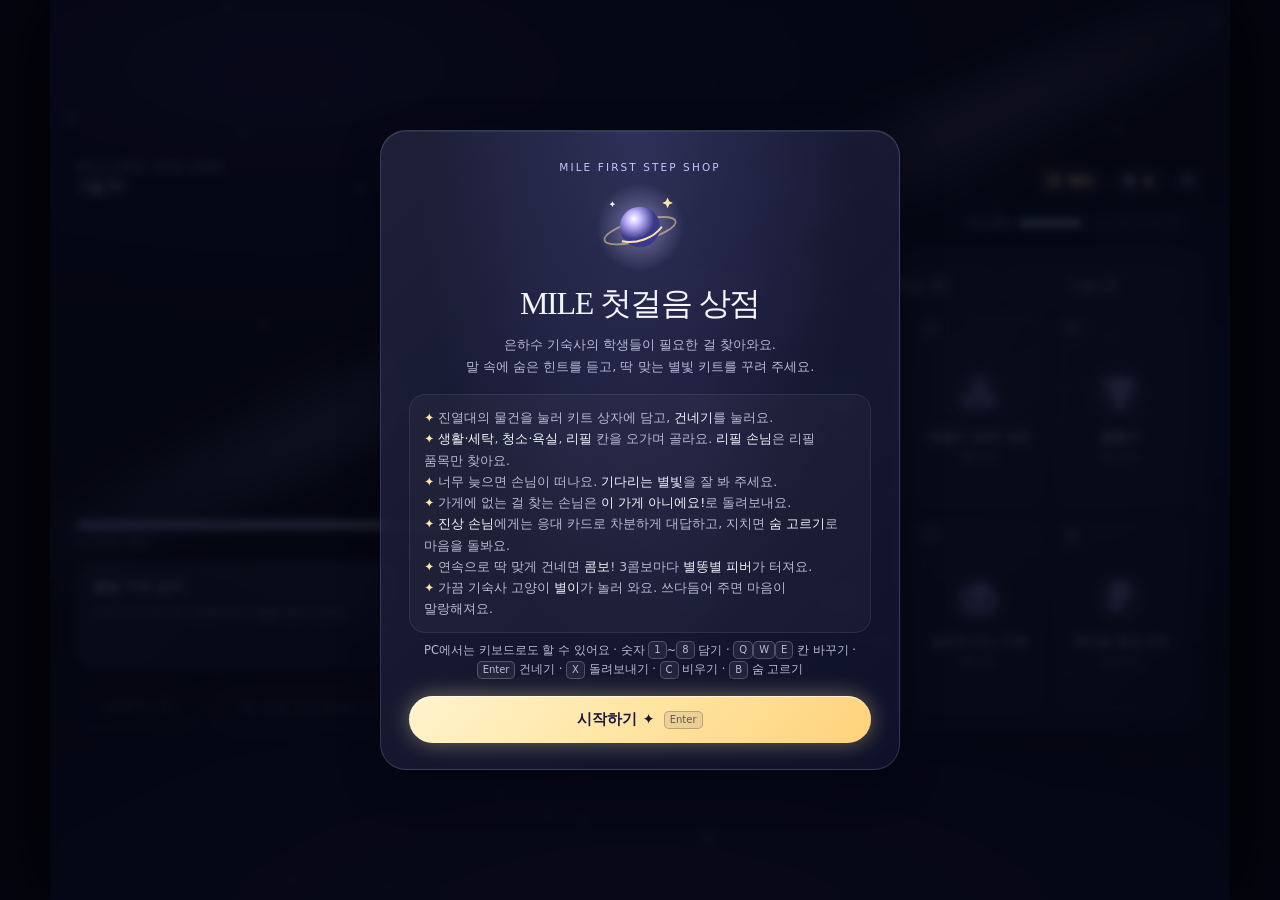
==== commit ff0498b3: "First Step Shop: PC layout, keyboard controls, and fun features - One file for both: phones keep the" ====
--- a/first-step-shop/index.html
+++ b/first-step-shop/index.html
@@ -351,8 +351,9 @@
   background: color-mix(in srgb, var(--c) 14%, transparent);
   font-size: 12px;
   font-weight: 400;
-  animation: pop .25s ease-out;
-}
+}
+
+.kit-chip.fresh { animation: pop .25s ease-out; }
 
 .kit-chip svg { width: 22px; height: 22px; color: var(--c); filter: drop-shadow(0 0 4px var(--c)); }
 .kit-chip .x { color: var(--dim); font-size: 10px; margin-left: 1px; }
@@ -675,7 +676,7 @@
 
 .shake { animation: shake .3s; }
 
-@media (max-height: 760px) {
+@media (max-width: 859px) and (max-height: 760px) {
   .hud { padding-top: max(8px, env(safe-area-inset-top)); padding-bottom: 4px; }
   .counter { height: 168px; margin-top: 4px; }
   .bubble { min-height: 88px; padding: 10px 13px; font-size: 13.5px; line-height: 1.5; }
@@ -696,6 +697,189 @@
   .item .orb svg { width: 24px; height: 24px; }
 }
 
+/* 키보드 단축키 표시 (마우스를 쓰는 PC에서만) */
+kbd {
+  display: none;
+  min-width: 18px;
+  padding: 0 5px;
+  border-radius: 5px;
+  border: 1px solid #dfe3ff40;
+  background: #ffffff10;
+  font-family: inherit;
+  font-size: 10px;
+  font-weight: 500;
+  line-height: 16px;
+  color: var(--muted);
+  vertical-align: middle;
+}
+
+.btn-serve kbd { border-color: #1a164040; background: #1a164014; color: #1a1640aa; }
+.item kbd.num { position: absolute; top: 5px; left: 6px; }
+
+@media (hover: hover) and (pointer: fine) {
+  kbd { display: inline-block; }
+  .btn kbd { margin-left: 4px; }
+  .item:hover:not(.in) { border-color: color-mix(in srgb, var(--c) 55%, transparent); background: #ffffff0d; }
+  .btn:hover:not(:disabled), .choice:hover, .tab:hover { filter: brightness(1.12); }
+}
+
+/* 소리 켜고 끄기 */
+.sound {
+  display: grid;
+  place-items: center;
+  width: 30px;
+  height: 30px;
+  border-radius: 50%;
+  border: 1px solid #dfe3ff26;
+  background: #ffffff0d;
+  color: var(--lavender);
+}
+
+.sound svg { width: 16px; height: 16px; }
+
+/* 손님 별명 */
+.name small {
+  display: block;
+  margin-bottom: 1px;
+  font-size: 10px;
+  color: var(--lavender);
+  white-space: normal;
+  line-height: 1.3;
+  word-break: keep-all;
+}
+
+/* 손님 속마음 */
+.thought {
+  position: absolute;
+  left: 6px;
+  right: 110px;
+  top: 128px;
+  font-family: var(--serif);
+  font-size: 12px;
+  color: var(--lavender);
+  opacity: 0;
+  transform: translateY(-4px);
+  transition: opacity .3s, transform .3s;
+  pointer-events: none;
+  word-break: keep-all;
+}
+
+.thought.show { opacity: .95; transform: none; }
+
+/* 콤보 · 별똥별 피버 */
+.combo {
+  margin-left: auto;
+  margin-right: 8px;
+  padding: 1px 9px;
+  border-radius: 999px;
+  background: linear-gradient(135deg, #fff4cf, var(--gold));
+  color: #1a1640;
+  font-family: var(--sans);
+  font-size: 11px;
+  font-weight: 700;
+  animation: pop .3s ease-out;
+}
+
+.combo:empty { display: none; }
+
+.fever-banner {
+  position: absolute;
+  z-index: 35;
+  left: 50%;
+  top: 40%;
+  translate: -50% -50%;
+  padding: 14px 26px;
+  border-radius: 999px;
+  background: linear-gradient(135deg, #fff4cf, var(--gold) 50%, var(--gold-deep));
+  color: #1a1640;
+  font-family: var(--serif);
+  font-size: 22px;
+  font-weight: 700;
+  white-space: nowrap;
+  box-shadow: 0 0 60px #ffe6a6aa;
+  pointer-events: none;
+  animation: feverIn 1.6s ease-out forwards;
+}
+
+#app.fever .kit { border-color: #ffe6a6aa; box-shadow: 0 0 28px #ffe6a655, inset 0 0 24px #ffe6a61a; }
+#app.fever .meteor { animation-duration: 2.4s; animation-delay: 0s; background: linear-gradient(90deg, #fff4cf, #ffe6a6aa 25%, transparent); }
+#app.fever .milky-way { filter: blur(14px) hue-rotate(-25deg) brightness(1.4); }
+
+/* 기숙사 고양이 */
+.customer.cat .avatar { cursor: pointer; }
+.customer.cat .avatar:active { transform: scale(.95); }
+.purr { animation: purr .25s ease-in-out 4; }
+
+@keyframes feverIn {
+  0% { opacity: 0; transform: scale(.6); }
+  20% { opacity: 1; transform: scale(1.08); }
+  75% { opacity: 1; transform: scale(1); }
+  100% { opacity: 0; transform: scale(1.1); }
+}
+
+@keyframes purr { 50% { transform: rotate(-4deg) scale(1.05); } }
+
+/* PC: 넓은 화면에서는 손님·키트(왼쪽)와 진열대(오른쪽)를 나란히 */
+@media (min-width: 860px) and (min-height: 560px) {
+  #app {
+    max-width: 1180px;
+    display: grid;
+    grid-template-columns: minmax(380px, 1fr) minmax(440px, 1.15fr);
+    grid-template-rows: auto auto auto auto auto;
+    align-content: center;
+    grid-template-areas: "hud hud" "sub sub" "counter shelf" "kit shelf" "actions shelf";
+    column-gap: 24px;
+    padding: 0 26px 26px;
+  }
+
+  .hud { grid-area: hud; padding: 20px 2px 8px; }
+  .day { font-size: 19px; }
+  .stat { font-size: 14px; padding: 6px 12px 6px 8px; }
+  .subhud { grid-area: sub; padding: 0 2px 4px; }
+  .calm { font-size: 12px; }
+  .calm-bar { width: 120px; }
+
+  .counter { grid-area: counter; height: 300px; margin: 12px 0 0; }
+  .bubble { right: 160px; min-height: 160px; padding: 18px 20px; font-size: 17px; }
+  .customer { width: 150px; }
+  .avatar { width: 140px; height: 156px; }
+  .name { font-size: 12px; }
+  .thought { top: 182px; right: 165px; font-size: 13.5px; }
+
+  .kit { grid-area: kit; margin: 14px 0 0; padding: 14px 16px 16px; }
+  .kit-items { min-height: 48px; }
+  .kit-chip { font-size: 13px; }
+  .actions { grid-area: actions; margin: 14px 0 0; }
+  .btn { padding: 14px 8px; font-size: 14.5px; }
+
+  .shelf-wrap {
+    grid-area: shelf;
+    margin: 12px 0 0;
+    padding: 18px;
+    border: 1px solid #dce1ff2b;
+    border-radius: 26px;
+    background: linear-gradient(135deg, #ffffff12, #ffffff04), #0d1030a8;
+    box-shadow: inset 0 1px 0 #ffffff14, 0 14px 40px #02030e66;
+    display: flex;
+    flex-direction: column;
+  }
+
+  .tabs { margin-bottom: 14px; }
+  .shelf { flex: 1; grid-auto-rows: 1fr; }
+  .item { justify-content: center; }
+  .tab { padding: 10px; font-size: 14px; }
+  .shelf { gap: 12px; }
+  .item { padding: 16px 6px 12px; font-size: 13px; gap: 6px; }
+  .item .orb { width: 60px; height: 60px; }
+  .item .orb svg { width: 38px; height: 38px; }
+  .item .price { font-size: 11px; }
+
+  .toast { top: 96px; font-size: 14px; }
+  .card { max-width: 520px; padding: 30px 28px 26px; }
+  .card h1 { font-size: 32px; }
+  .card h2 { font-size: 25px; }
+}
+
 @media (prefers-reduced-motion: reduce) {
   *, *::before, *::after { animation: none !important; transition-duration: .01ms !important; }
 }
@@ -832,6 +1016,8 @@
 }
 
 .cope-tips li::before { content: "✦ "; color: var(--cyan); }
+.keys-hint { display: none; font-size: 11.5px !important; }
+@media (hover: hover) and (pointer: fine) { .keys-hint { display: block; } }
 </style>
 </head>
 <body>
@@ -847,6 +1033,7 @@
     <div class="stats">
       <div class="stat" id="coinStat"><span id="coinIcon"></span><b id="coins">0</b></div>
       <div class="stat" id="mileStat"><span id="mileIcon"></span><b id="mile">0</b></div>
+      <button class="sound" id="soundBtn" aria-label="소리 켜기/끄기"></button>
     </div>
   </header>
   <div class="subhud">
@@ -854,7 +1041,7 @@
     <div class="calm">
       마음 별빛
       <div class="calm-bar"><div class="calm-fill" id="calmFill"></div></div>
-      <button class="breath" id="breathBtn">숨 고르기 <b id="breaths">3</b></button>
+      <button class="breath" id="breathBtn">숨 고르기 <b id="breaths">3</b> <kbd>B</kbd></button>
     </div>
   </div>
 
@@ -867,19 +1054,20 @@
       <div class="avatar" id="avatar"></div>
       <div class="name" id="custName"></div>
     </div>
+    <div class="thought" id="thought"></div>
     <div class="patience"><div class="patience-fill" id="patienceFill"></div></div>
     <div class="patience-label">기다리는 별빛</div>
   </section>
 
   <section class="kit glass">
-    <div class="kit-title">별빛 키트 상자 <span>담긴 물건을 누르면 빼요</span></div>
+    <div class="kit-title">별빛 키트 상자 <b class="combo" id="combo"></b><span>담긴 물건을 누르면 빼요</span></div>
     <div class="kit-items" id="kitItems"></div>
   </section>
 
   <div class="actions">
-    <button class="btn btn-ghost" id="clearBtn">비우기</button>
-    <button class="btn btn-wrong" id="wrongBtn">이 가게 아니에요!</button>
-    <button class="btn btn-serve" id="serveBtn">건네기 ✦</button>
+    <button class="btn btn-ghost" id="clearBtn">비우기<kbd>C</kbd></button>
+    <button class="btn btn-wrong" id="wrongBtn"><span id="wrongLabel">이 가게 아니에요!</span><kbd>X</kbd></button>
+    <button class="btn btn-serve" id="serveBtn"><span id="serveLabel">건네기 ✦</span><kbd>Enter</kbd></button>
   </div>
 
   <section class="shelf-wrap">
@@ -994,7 +1182,12 @@
   "라면 하나 끓여 주실 수 있어요? 계란 넣어서요.",
   "택배 찾으러 왔어요. 302호 앞으로 온 거요.",
   "멀티탭 있어요? 콘센트가 하나뿐이라서요.",
-  "룸메랑 싸웠는데… 화해하는 방법도 파나요?"
+  "룸메랑 싸웠는데… 화해하는 방법도 파나요?",
+  "월요일을 없애는 약 있어요? 효과 좋은 걸로요.",
+  "과제를 대신 써 주는 펜 주세요. 마감이 세 시간 남았어요.",
+  "룸메 코골이를 끄는 리모컨 있죠? 버튼 하나면 되는데.",
+  "내일 학식 메뉴 미리 알려 주실 수 있어요? 여기 다 안다던데.",
+  "지구에서 제일 맛있는 라면 하나만요. 저 사실 다른 은하에서 왔거든요."
 ];
 const STRANGE_CHANCE = 0.18;          // 손님이 엉뚱한 손님일 확률
 const MAX_STRANGE_PER_ROUND = 2;      // 하루에 엉뚱한 손님 최대 수
@@ -1115,10 +1308,92 @@
 const COIN_SVG = `<svg viewBox="0 0 20 20" aria-hidden="true"><circle cx="10" cy="10" r="8.5" fill="#ffe6a633" stroke="#ffe6a6" stroke-width="1.3"/><path d="M10 5.2l1.3 3 3.2.3-2.4 2.1.7 3.2-2.8-1.7-2.8 1.7.7-3.2-2.4-2.1 3.2-.3z" fill="#ffe6a6"/></svg>`;
 const MILE_SVG = `<svg viewBox="0 0 20 20" aria-hidden="true"><path d="M10 1.5c.6 4.6 3.9 7.9 8.5 8.5-4.6.6-7.9 3.9-8.5 8.5-.6-4.6-3.9-7.9-8.5-8.5 4.6-.6 7.9-3.9 8.5-8.5z" fill="#c5c6ff" style="filter:drop-shadow(0 0 3px #c5c6ff)"/></svg>`;
 
+const SOUND_ON_SVG = `<svg viewBox="0 0 20 20" fill="none" stroke="currentColor" stroke-width="1.6" stroke-linecap="round" stroke-linejoin="round" aria-hidden="true"><path d="M3 8h3l4-3.5v11L6 12H3z"/><path d="M13.5 7.5a3.5 3.5 0 0 1 0 5M15.8 5.2a6.8 6.8 0 0 1 0 9.6"/></svg>`;
+const SOUND_OFF_SVG = `<svg viewBox="0 0 20 20" fill="none" stroke="currentColor" stroke-width="1.6" stroke-linecap="round" stroke-linejoin="round" aria-hidden="true"><path d="M3 8h3l4-3.5v11L6 12H3z"/><path d="M13.5 8l4 4M17.5 8l-4 4"/></svg>`;
+
 // 손님 모습: 옷 빛깔과 머리 모양을 섞어서 만들어요
 const CUSTOMER_COLORS = ["#9baeff", "#c5b8ff", "#f0c4ff", "#9fe0ff", "#b6a4ff", "#ffd6ec"];
 const HAIR_COLORS = ["#2b2563", "#3a2f7a", "#1f2a5c", "#4a3a86"];
 const CUSTOMER_NAMES = ["민지", "서준", "하린", "도윤", "지우", "예준", "수아", "시우", "유나", "건우", "채원", "지호"];
+// 손님 별명 (이름 위에 붙어요)
+const CUSTOMER_TITLES = [
+  "시험기간 좀비", "새벽 라면 장인", "알람 다섯 개 끄는", "공강 낮잠러", "택배 언박싱 장인",
+  "룸메 눈치 9단", "마감 3분 전", "학식 메뉴 박사", "통금 수호자", "엘베 버튼 연타",
+  "편의점 VIP", "빨래 미루기 장인", "와이파이 사냥꾼", "아침 수업 생존자"
+];
+
+/* =========================================================
+   재미 요소 — 콤보, 별똥별 피버, 속마음, 기숙사 고양이, 칭호
+   ========================================================= */
+
+// 딱 맞게 연속으로 건네면 콤보! feverAt 콤보마다 별똥별 피버가 시작돼요
+const COMBO = {
+  bonusPerCombo: 1,     // 콤보 하나당 추가 MILE (2콤보부터)
+  maxBonus: 4,          // 콤보 추가 MILE 최대
+  feverAt: 3,           // 이 콤보에 도달하면 피버 시작
+  feverCustomers: 2,    // 피버가 이어지는 손님 수
+  feverTipMul: 2,       // 피버 중 팁 배수
+  feverMile: 3          // 피버 중 추가 MILE
+};
+
+// 딱 맞게 건넸을 때 손님 반응
+const PERFECT_LINES = [
+  "와, 딱 이거예요! 고마워요!",
+  "어떻게 아셨어요? 혹시 독심술 배우셨어요?",
+  "덕분에 오늘 밤은 편하게 지낼 수 있겠어요!",
+  "사장님 최고! 별점 다섯 개 드릴게요.",
+  "이 정도면 기숙사 생활 만렙이에요!",
+  "엄마한테 SOS 안 쳐도 되겠어요!"
+];
+
+// 손님 속마음 (딱 맞게 건넸을 때 가끔 보여요)
+const THOUGHTS = [
+  "(속마음: 이제 엄마한테 전화 안 해도 되겠다…)",
+  "(속마음: 룸메한테 자랑해야지.)",
+  "(속마음: 오늘부터 나도 살림꾼!)",
+  "(속마음: 통장은 울고 있지만 마음은 웃는다.)",
+  "(속마음: 이 가게 단골 해야겠다.)",
+  "(속마음: 사장님 손이 거의 별똥별 속도였어…)",
+  "(속마음: 자취 레벨이 1 올랐습니다.)"
+];
+const THOUGHT_CHANCE = 0.5;
+
+// 기숙사 고양이: 가끔 놀러 와요. 쓰다듬으면 마음 별빛이 채워져요
+const CAT = {
+  chance: 0.6,          // 하루에 고양이가 찾아올 확률
+  name: "기숙사 고양이 별이",
+  title: "간식 감별사",
+  patience: 10,         // 머무는 시간(초)
+  calm: 20,             // 쓰다듬으면 채워지는 마음 별빛
+  mile: 2,              // 쓰다듬으면 받는 MILE
+  lines: [
+    "냐아앙… (진열대 사이로 슬쩍 들어왔어요)",
+    "냥. (키트 상자에 들어가고 싶은 눈치예요)",
+    "미야오~ (계산대 위에 털썩 누웠어요)"
+  ]
+};
+
+// 기숙사 소식 (하루를 시작할 때 하나씩 보여요)
+const DORM_NEWS = [
+  "502호에서 새벽 라면 냄새 신고가 들어왔어요. 범인은 아직 못 잡았어요.",
+  "세탁실 3번 세탁기가 또 양말 한 짝을 삼켰대요.",
+  "엘리베이터 버튼을 열 번 누른다고 빨리 오지는 않는대요. 과학적으로요.",
+  "기숙사 고양이 별이가 어제 간식 세 개를 받아 갔대요.",
+  "시험 기간이라 복도에서 좀비가 목격됐어요. 다들 커피를 챙겨요."
+];
+
+// 게임이 끝나면 받는 칭호 (조건에 맞는 것 중 최대 3개)
+const TITLES = [
+  { name: "번개손 점장",     desc: "딱 맞게 10번 이상 건넸어요",       test: (s) => s.perfects >= 10 },
+  { name: "콤보 장인",       desc: "5콤보 이상을 달성했어요",          test: (s) => s.maxCombo >= 5 },
+  { name: "진상 퇴치 전문가", desc: "진상 손님을 모두 침착하게 응대했어요", test: (s) => s.copeTotal >= 2 && s.copeGood === s.copeTotal },
+  { name: "눈치 100단",      desc: "엉뚱한 손님을 2명 이상 알아봤어요",  test: (s) => s.strangeRight >= 2 },
+  { name: "리필 요정",       desc: "리필 손님을 3번 이상 만족시켰어요",  test: (s) => s.refillPerfect >= 3 },
+  { name: "고양이 집사",     desc: "별이를 쓰다듬어 줬어요",            test: (s) => s.catPets >= 1 },
+  { name: "강철 멘탈",       desc: "숨 고르기 없이 영업을 마쳤어요",     test: (s) => s.breathsUsed === 0 },
+  { name: "느긋한 사장님",   desc: "손님 3명 이상이 기다리다 떠났어요…", test: (s) => s.left >= 3 }
+];
+const DEFAULT_TITLE = { name: "새내기 점장", desc: "누구나 처음은 있는 법이에요" };
 
 /* =========================================================
    게임 로직
@@ -1137,7 +1412,9 @@
     box: [], coins: 0, mile: 0, roundCoins: 0, roundMile: 0, roundStats: null,
     patience: 0, patienceMax: 1, running: false, paused: false, picks: {}, mood: "",
     calm: CALM.max, breaths: CALM.breathsPerDay, tiredWarned: false,
-    copeGood: 0, copeTotal: 0, onChoice: null
+    copeGood: 0, copeTotal: 0, onChoice: null,
+    combo: 0, fever: 0,
+    stats: { perfects: 0, maxCombo: 0, strangeRight: 0, refillPerfect: 0, catPets: 0, breathsUsed: 0, left: 0 }
   };
 
   $("coinIcon").innerHTML = COIN_SVG;
@@ -1190,11 +1467,75 @@
       </svg>`;
   };
 
+  // ── 효과음 (파일 없이 즉석에서 만드는 소리) ──
+  let audio = null;
+  let soundOn = true;
+  try { soundOn = localStorage.getItem("mileShopSound") !== "off"; } catch (e) {}
+
+  const tone = (freq, start, dur, type = "sine", vol = .08) => {
+    const o = audio.createOscillator();
+    const g = audio.createGain();
+    o.type = type;
+    o.frequency.setValueAtTime(freq, audio.currentTime + start);
+    g.gain.setValueAtTime(0, audio.currentTime + start);
+    g.gain.linearRampToValueAtTime(vol, audio.currentTime + start + .01);
+    g.gain.exponentialRampToValueAtTime(.0001, audio.currentTime + start + dur);
+    o.connect(g).connect(audio.destination);
+    o.start(audio.currentTime + start);
+    o.stop(audio.currentTime + start + dur + .05);
+    return o;
+  };
+
+  const SFX = {
+    pick: () => tone(1046, 0, .12),
+    drop: () => tone(523, 0, .1),
+    perfect: () => [784, 988, 1318].forEach((f, i) => tone(f, i * .08, .25)),
+    partial: () => { tone(659, 0, .15); tone(523, .12, .2); },
+    wrong: () => { tone(196, 0, .25, "square", .04); tone(165, .15, .3, "square", .04); },
+    cope: () => { tone(740, 0, .15); tone(988, .1, .25); },
+    hurt: () => { tone(330, 0, .2, "triangle"); tone(247, .15, .3, "triangle"); },
+    breathe: () => { const o = tone(392, 0, 1.1, "sine", .06); o.frequency.linearRampToValueAtTime(262, audio.currentTime + 1.1); },
+    fever: () => [523, 659, 784, 1046, 1318].forEach((f, i) => tone(f, i * .07, .3, "triangle", .07)),
+    meow: () => { const o = tone(700, 0, .45, "sine", .07); o.frequency.linearRampToValueAtTime(1050, audio.currentTime + .15); o.frequency.linearRampToValueAtTime(620, audio.currentTime + .45); }
+  };
+
+  const sfx = (name) => {
+    if (!soundOn) return;
+    try {
+      audio = audio || new (window.AudioContext || window.webkitAudioContext)();
+      if (audio.state === "suspended") audio.resume();
+      SFX[name]();
+    } catch (e) {}
+  };
+
+  const renderSound = () => { $("soundBtn").innerHTML = soundOn ? SOUND_ON_SVG : SOUND_OFF_SVG; };
+
+  // ── 기숙사 고양이 그림 ──
+  const catSVG = (mood) => `
+    <svg viewBox="0 0 96 108" aria-hidden="true">
+      <defs><radialGradient id="catHalo"><stop offset="0" stop-color="#ffe6a6" stop-opacity=".4"/><stop offset="1" stop-color="#ffe6a6" stop-opacity="0"/></radialGradient></defs>
+      <circle cx="48" cy="58" r="46" fill="url(#catHalo)"/>
+      <path d="M74 92c10-2 14-12 8-20" fill="none" stroke="#d9cfff" stroke-width="6" stroke-linecap="round" style="transform-origin:74px 92px;animation: idle 1.2s ease-in-out infinite alternate"/>
+      <ellipse cx="50" cy="88" rx="26" ry="18" fill="#d9cfff"/>
+      <path d="M30 40 L28 20 L42 32 Z M66 40 L68 20 L54 32 Z" fill="#d9cfff"/>
+      <path d="M32 36 L31 25 L39 32 Z M64 36 L65 25 L57 32 Z" fill="#f0c4ff"/>
+      <circle cx="48" cy="50" r="21" fill="#e9e2ff"/>
+      ${mood === "happy"
+        ? `<path d="M37 50q3.5-3.5 7 0M52 50q3.5-3.5 7 0" stroke="#2b2563" stroke-width="2.2" fill="none" stroke-linecap="round"/>`
+        : `<ellipse cx="40" cy="50" rx="2.6" ry="3.4" fill="#2b2563"/><ellipse cx="56" cy="50" rx="2.6" ry="3.4" fill="#2b2563"/>`}
+      <path d="M46 56h4l-2 2.2z" fill="#f0a0c8"/>
+      <path d="M48 58.2q-2 3-5 1.5M48 58.2q2 3 5 1.5" stroke="#2b2563" stroke-width="1.5" fill="none" stroke-linecap="round"/>
+      <path d="M30 55h-9M30 59l-8 2M66 55h9M66 59l8 2" stroke="#9a92c8" stroke-width="1.2" stroke-linecap="round"/>
+      <path d="M36 70q12 5 24 0" stroke="#ffe6a6" stroke-width="3" fill="none" stroke-linecap="round"/>
+      <path d="M48 72l1.4 2.9 3.2.4-2.4 2.2.7 3.1-2.9-1.6-2.9 1.6.7-3.1-2.4-2.2 3.2-.4z" fill="#ffe6a6"/>
+    </svg>`;
+
   // ── 화면 그리기 ──
   const renderTabs = () => {
     $("tabs").innerHTML = Object.entries(SHELVES).map(([key, t]) => {
       const n = state.box.filter(id => itemById[id].shelf === key).length;
-      return `<button class="tab ${state.tab === key ? "on" : ""}" data-tab="${key}" style="--c:${t.color}">${t.name}${n ? `<small>✦${n}</small>` : ""}</button>`;
+      const k = ["Q", "W", "E", "R"][Object.keys(SHELVES).indexOf(key)] || "";
+      return `<button class="tab ${state.tab === key ? "on" : ""}" data-tab="${key}" style="--c:${t.color}">${t.name}${n ? `<small>✦${n}</small>` : ""} <kbd>${k}</kbd></button>`;
     }).join("");
   };
 
@@ -1203,18 +1544,19 @@
     $("shelf").innerHTML = ITEMS.filter(i => i.shelf === state.tab).map((i, n) => `
       <button class="item ${state.box.includes(i.id) ? "in" : ""}" data-id="${i.id}"
               style="--c:${TYPES[i.type].color};--d:${(-n * .33).toFixed(2)}s">
-        <span class="orb">${icon(i.icon, i.type === "refill")}</span>${i.name}
+        ${n < 9 ? `<kbd class="num">${n + 1}</kbd>` : ""}<span class="orb">${icon(i.icon, i.type === "refill")}</span>${i.name}
         <span class="price">${won(i.price)}</span>
       </button>`).join("");
   };
 
   const chip = (id, removable) =>
-    `<button class="kit-chip" data-id="${id}" style="--c:${colorOf(id)}">${icon(itemById[id].icon, itemById[id].type === "refill")}${itemById[id].name}${removable ? '<span class="x">✕</span>' : ""}</button>`;
+    `<button class="kit-chip ${id === state.fresh ? "fresh" : ""}" data-id="${id}" style="--c:${colorOf(id)}">${icon(itemById[id].icon, itemById[id].type === "refill")}${itemById[id].name}${removable ? '<span class="x">✕</span>' : ""}</button>`;
 
   const renderBox = () => {
     $("kitItems").innerHTML = state.box.length
       ? state.box.map(id => chip(id, true)).join("")
       : `<span class="kit-empty">아직 비어 있어요. 진열대에서 별을 골라 주세요.</span>`;
+    state.fresh = null;
     renderShelf();
   };
 
@@ -1230,6 +1572,8 @@
 
   const renderHud = () => {
     $("coins").textContent = won(state.coins);
+    $("combo").textContent = state.combo >= 2 ? `${state.combo}콤보${state.fever ? " · 피버!" : ""}` : "";
+    $("app").classList.toggle("fever", state.fever > 0);
     $("mile").textContent = state.mile;
     $("dayLabel").textContent = ROUNDS[state.round].label;
     $("queueInfo").innerHTML = state.queue.map((_, i) =>
@@ -1284,7 +1628,7 @@
 
   // ── 손님 만들기 ──
   const makeLook = () => ({ color: pick(CUSTOMER_COLORS), hairColor: pick(HAIR_COLORS), hair: Math.floor(Math.random() * 3) });
-  const makeName = () => `${200 + Math.floor(Math.random() * 3) * 100 + Math.floor(Math.random() * 12) + 1}호 ${pick(CUSTOMER_NAMES)}`;
+  const makeName = () => `<small>${pick(CUSTOMER_TITLES)}</small>${200 + Math.floor(Math.random() * 3) * 100 + Math.floor(Math.random() * 12) + 1}호 ${pick(CUSTOMER_NAMES)}`;
 
   const makeQueue = (roundIndex) => {
     const round = ROUNDS[roundIndex];
@@ -1310,6 +1654,10 @@
       if (event) hard++;
       queue.push({ ...req, look: makeLook(), name: makeName(), event, eventDone: false, drain: event?.drain || 1 });
     }
+    if (Math.random() < CAT.chance) {
+      const at = 2 + Math.floor(Math.random() * (queue.length - 2));
+      queue.splice(at, 0, { cat: true, text: pick(CAT.lines), name: `<small>${CAT.title}</small>${CAT.name}`, drain: 1 });
+    }
     return queue;
   };
 
@@ -1331,7 +1679,7 @@
   const setMood = (mood) => {
     if (state.mood === mood) return;
     state.mood = mood;
-    $("avatar").innerHTML = avatarSVG(state.current.look, mood);
+    $("avatar").innerHTML = state.current.cat ? catSVG(mood) : avatarSVG(state.current.look, mood);
   };
 
   const nextCustomer = () => {
@@ -1339,10 +1687,14 @@
     const c = state.current = state.queue[state.index];
     state.box = [];
     state.mood = "";
-    state.patienceMax = state.patience = ROUNDS[state.round].patience + (c.needs ? (c.needs.length - 1) * 4 : 0);
+    state.patienceMax = state.patience = c.cat ? CAT.patience : ROUNDS[state.round].patience + (c.needs ? (c.needs.length - 1) * 4 : 0);
     setMood(c.event?.timing === "start" ? "upset" : "happy");
-    $("custName").textContent = c.name;
+    $("custName").innerHTML = c.name;
+    $("customer").classList.toggle("cat", !!c.cat);
+    $("serveLabel").textContent = c.cat ? "쓰다듬기 ✦" : "건네기 ✦";
+    $("wrongLabel").textContent = c.cat ? "다음에 또 와!" : "이 가게 아니에요!";
     $("customer").classList.remove("out");
+    if (c.cat) setTimeout(() => sfx("meow"), 300);
     state.running = true;
     state.paused = false;
 
@@ -1388,9 +1740,11 @@
         state.roundMile += SCORE.mileCopeGood;
         c.drain = 1;
         if (ch.refresh || ev.timing === "start") state.patience = Math.max(state.patience, state.patienceMax * .85);
+        sfx("cope");
         result = `<div class="cope-result good"><b>침착하게 잘 응대했어요!</b>MILE +${SCORE.mileCopeGood} · 마음 별빛 ${sign(ch.calm || 0)}</div>`;
         bump("mileStat");
       } else {
+        sfx("hurt");
         result = `<div class="cope-result bad"><b>마음이 조금 다쳤어요.</b>마음 별빛 ${sign(ch.calm || 0)}${ch.patience ? " · 손님 기다림이 줄었어요" : ""}${ch.coin ? " · 매출이 줄어요" : ""}${ch.mile ? " · MILE이 줄어요" : ""}</div>`;
       }
       $("card").innerHTML = `
@@ -1410,7 +1764,7 @@
       <h2>${ev.label}</h2>
       <div class="cope-line">“${ev.line}”</div>
       <p class="sub">어떻게 대답할까요? 기다림은 잠시 멈춰 있어요.</p>
-      <div class="choices">${choices.map((ch, i) => `<button class="choice" data-choice="${i}">${ch.text}</button>`).join("")}</div>`);
+      <div class="choices">${choices.map((ch, i) => `<button class="choice" data-choice="${i}"><kbd>${i + 1}</kbd> ${ch.text}</button>`).join("")}</div>`);
   };
 
   const triggerMidEvent = (c) => {
@@ -1428,7 +1782,27 @@
     });
   };
 
+  const showThought = (text) => {
+    const t = $("thought");
+    t.textContent = text;
+    t.classList.add("show");
+    setTimeout(() => t.classList.remove("show"), 1500);
+  };
+
+  const feverBanner = () => {
+    const b = document.createElement("div");
+    b.className = "fever-banner";
+    b.textContent = "✦ 별똥별 피버! ✦";
+    $("app").appendChild(b);
+    setTimeout(() => b.remove(), 1700);
+    sfx("fever");
+  };
+
   const finish = (reaction, coins, mile, gainText, stat, mood) => {
+    if (["partial", "left", "wrong"].includes(stat)) { state.combo = 0; state.fever = 0; }
+    if (stat === "left") state.stats.left++;
+    if (stat === "strange" && mood === "happy") state.stats.strangeRight++;
+    sfx({ perfect: "perfect", partial: "partial", left: "hurt", wrong: "wrong", strange: "cope", cat: "meow" }[stat]);
     state.running = false;
     state.paused = false;
     setButtons(false);
@@ -1436,7 +1810,7 @@
     state.mile = Math.max(0, state.mile + mile);
     state.roundCoins += coins;
     state.roundMile += mile;
-    state.roundStats[stat]++;
+    state.roundStats[stat] = (state.roundStats[stat] || 0) + 1;
     setMood(mood);
     showBubble(reaction, "", { react: true });
     toast(gainText.title, gainText.detail);
@@ -1467,10 +1841,26 @@
     const tiredNote = tired() ? " · 지쳐서 MILE 절반" : "";
 
     if (!miss && !extra) {
-      const coins = Math.round((hits.reduce((a, id) => a + itemById[id].price, 0) + SCORE.tipMax * ratio) * (mod.coin || 1) / 100) * 100;
-      const mile = Math.round((SCORE.milePerfect + (ratio > .5 ? SCORE.mileFastBonus : 0)) * mileMul);
-      return finish(pick(["와, 딱 이거예요! 고마워요!", "어떻게 아셨어요? 완벽해요!", "덕분에 오늘 밤은 편하게 지낼 수 있겠어요!"]),
-        coins, mile, { title: "딱 맞았어요! ✦", detail: `매출 +${won(coins)} · MILE +${mile}${tiredNote}` }, "perfect", "happy");
+      const inFever = state.fever > 0;
+      state.combo++;
+      state.stats.perfects++;
+      state.stats.maxCombo = Math.max(state.stats.maxCombo, state.combo);
+      if (c.refill) state.stats.refillPerfect++;
+      const comboBonus = Math.min(Math.max(state.combo - 1, 0) * COMBO.bonusPerCombo, COMBO.maxBonus);
+      const tip = SCORE.tipMax * ratio * (inFever ? COMBO.feverTipMul : 1);
+      const coins = Math.round((hits.reduce((a, id) => a + itemById[id].price, 0) + tip) * (mod.coin || 1) / 100) * 100;
+      const mile = Math.round((SCORE.milePerfect + (ratio > .5 ? SCORE.mileFastBonus : 0) + comboBonus + (inFever ? COMBO.feverMile : 0)) * mileMul);
+      if (inFever) state.fever--;
+      const extras = [state.combo >= 2 && `${state.combo}콤보`, inFever && "피버"].filter(Boolean).join(" · ");
+      finish(pick(PERFECT_LINES), coins, mile,
+        { title: `딱 맞았어요! ✦${extras ? ` ${extras}` : ""}`, detail: `매출 +${won(coins)} · MILE +${mile}${tiredNote}` }, "perfect", "happy");
+      if (Math.random() < THOUGHT_CHANCE) setTimeout(() => showThought(pick(THOUGHTS)), 350);
+      if (state.combo > 0 && state.combo % COMBO.feverAt === 0) {
+        state.fever = COMBO.feverCustomers;
+        setTimeout(feverBanner, 300);
+        renderHud();
+      }
+      return;
     }
 
     const coins = Math.max(0, Math.round((hits.reduce((a, id) => a + itemById[id].price, 0) - extra * SCORE.extraCost) * (mod.coin || 1)));
@@ -1484,9 +1874,20 @@
     finish(reaction, coins, mile, { title: parts || "조금 아쉬워요.", detail: `매출 +${won(coins)} · MILE +${mile}${tiredNote}` }, "partial", hits.length ? "worry" : "upset");
   };
 
+  const petCat = () => {
+    if (!state.running || state.paused || !state.current?.cat) return;
+    state.stats.catPets++;
+    changeCalm(CAT.calm);
+    $("avatar").classList.add("purr");
+    setTimeout(() => $("avatar").classList.remove("purr"), 1100);
+    finish("그르릉… (별이가 만족한 듯 꼬리를 살랑살랑 흔들어요)", 0, CAT.mile,
+      { title: "별이를 쓰다듬었어요. 마음이 말랑해졌어요.", detail: `마음 별빛 +${CAT.calm} · MILE +${CAT.mile}` }, "cat", "happy");
+  };
+
   const serve = () => {
     if (!state.running || state.paused) return;
     const c = state.current;
+    if (c.cat) return petCat();
     if (!state.box.length) {
       $("kitItems").classList.add("shake");
       setTimeout(() => $("kitItems").classList.remove("shake"), 300);
@@ -1511,6 +1912,7 @@
   const rejectCustomer = () => {
     if (!state.running || state.paused) return;
     const c = state.current;
+    if (c.cat) return finish("냥! (별이가 꼬리를 한 번 흔들고 사라졌어요)", 0, 0, { title: "별이가 다음에 또 온대요." }, "cat", "worry");
     if (c.strange) {
       return finish(pick(["앗, 잘못 찾아왔나 봐요! 알려 줘서 고마워요.", "여기가 아니었군요… 다른 데 가 볼게요!"]),
         0, SCORE.mileStrangeRight, { title: "잘 알아봤어요! 여긴 그런 걸 안 팔아요.", detail: `MILE +${SCORE.mileStrangeRight}` }, "strange", "happy");
@@ -1522,6 +1924,7 @@
 
   const timeout = () => {
     const c = state.current;
+    if (c.cat) return finish("하아암… (별이가 하품을 하고 떠났어요)", 0, 0, { title: "별이가 낮잠 자러 갔어요." }, "cat", "worry");
     if (c.strange) {
       return finish("흠, 여기 아닌가 보네요. 그냥 갈게요.", 0, 0, { title: "엉뚱한 손님이 스스로 떠났어요." }, "strange", "worry");
     }
@@ -1533,6 +1936,8 @@
   const breathe = () => {
     if (!state.running || state.paused || !state.breaths) return;
     state.breaths--;
+    state.stats.breathsUsed++;
+    sfx("breathe");
     state.patience -= CALM.breatheCost;
     changeCalm(CALM.breathe);
     if (!tired()) state.tiredWarned = false;
@@ -1585,6 +1990,8 @@
     state.breaths = CALM.breathsPerDay;
     state.tiredWarned = false;
     state.tab = "life";
+    state.combo = 0;
+    state.fever = 0;
     renderBox();
     renderHud();
 
@@ -1595,11 +2002,12 @@
       <p class="sub">오늘은 손님 <b>${ROUNDS[n].customers}명</b>이 찾아와요.<br>${n === 0
         ? `진열대에 기본 품목 ${ITEMS.filter(i => i.type === "basic").length}가지와 리필 ${ITEMS.filter(i => i.type === "refill").length}가지가 모두 준비돼 있어요.`
         : "손님이 더 많아지고, 기다려 주는 시간은 짧아져요."}</p>
+      <div class="how" style="margin-top:12px"><b>오늘의 기숙사 소식</b><br>${pick(DORM_NEWS)}</div>
       <ul class="cope-tips">
         <li>곤란한 말을 하는 <b>진상 손님</b>이 올 수 있어요. 응대 카드에서 차분한 대답을 골라 보세요.</li>
         <li>마음 별빛이 줄어 지치면 MILE을 절반만 받아요. <b>숨 고르기</b>는 하루 ${CALM.breathsPerDay}번이에요.</li>
       </ul>
-      <button class="btn btn-serve" data-act="open">가게 열기 ✦</button>`);
+      <button class="btn btn-serve" data-act="open">가게 열기 ✦ <kbd>Enter</kbd></button>`);
   };
 
   const endRound = () => {
@@ -1617,12 +2025,12 @@
         <div><b>${s.partial}</b>조금 아쉽게</div>
         <div><b>${s.left}</b>떠난 손님</div>
       </div>
-      <p class="sub">오늘 매출 <b>${won(state.roundCoins)}</b>, MILE <b>${sign(state.roundMile)}</b>을 모았어요.${s.strange ? `<br>엉뚱한 손님 ${s.strange}명도 잘 돌려보냈어요.` : ""}</p>
+      <p class="sub">오늘 매출 <b>${won(state.roundCoins)}</b>, MILE <b>${sign(state.roundMile)}</b>을 모았어요.${s.strange ? `<br>엉뚱한 손님 ${s.strange}명도 잘 돌려보냈어요.` : ""}${s.cat ? "<br>기숙사 고양이 별이도 다녀갔어요." : ""}</p>
       <ul class="cope-tips">
         <li>${state.calm >= 60 ? "오늘은 마음 별빛을 잘 지켰어요." : "오늘은 마음이 많이 지쳤어요. 내일은 숨 고르기를 아끼지 말아요."}</li>
         <li>힘든 손님의 말은 나를 향한 게 아니라 상황을 향한 거예요. 한 번 숨을 고르고 차분하게 대답해요.</li>
       </ul>
-      <button class="btn btn-serve" data-act="${last ? "final" : "next"}">${last ? "자립의 별자리 보기 ✦" : "다음 날 준비하기"}</button>`);
+      <button class="btn btn-serve" data-act="${last ? "final" : "next"}">${last ? "자립의 별자리 보기 ✦" : "다음 날 준비하기"} <kbd>Enter</kbd></button>`);
   };
 
   const constellationSVG = (lit) => {
@@ -1650,6 +2058,9 @@
   const showFinal = () => {
     const lit = 1 + STAR_THRESHOLDS.filter(t => state.mile >= t).length;
     const top = Object.entries(state.picks).sort((a, b) => b[1] - a[1]).slice(0, 3);
+    const titleStats = { ...state.stats, copeGood: state.copeGood, copeTotal: state.copeTotal };
+    const earned = TITLES.filter(t => t.test(titleStats)).slice(0, 3);
+    const titles = earned.length ? earned : [DEFAULT_TITLE];
     const messages = [
       "첫 별이 켜졌어요. 시작이 반이에요!",
       "별 두 개가 이어졌어요. 생활이 조금씩 자리를 잡고 있어요.",
@@ -1669,6 +2080,8 @@
       <p class="sub">${state.copeTotal
         ? `진상 손님 ${state.copeTotal}명 중 <b>${state.copeGood}명</b>을 침착하게 응대했어요.`
         : "이번엔 진상 손님이 오지 않았어요. 운이 좋았네요!"}</p>
+      <p class="sub" style="margin-top:14px">오늘의 칭호</p>
+      <ol class="rank">${titles.map(t => `<li style="--c:#ffe6a6"><span><b style="color:var(--gold);font-weight:500">✦ ${t.name}</b></span><small style="color:var(--muted)">${t.desc}</small></li>`).join("")}</ol>
       <p class="sub" style="margin-top:14px">가장 많이 담은 물건</p>
       <ol class="rank">${top.length
         ? top.map(([id, n], i) => `<li style="--c:${colorOf(id)}"><span>${icon(itemById[id].icon, itemById[id].type === "refill")}${i + 1}. ${itemById[id].name}</span><small>${n}번</small></li>`).join("")
@@ -1689,11 +2102,36 @@
         <li>너무 늦으면 손님이 떠나요. <b>기다리는 별빛</b>을 잘 봐 주세요.</li>
         <li>가게에 없는 걸 찾는 손님은 <b>이 가게 아니에요!</b>로 돌려보내요.</li>
         <li><b>진상 손님</b>에게는 응대 카드로 차분하게 대답하고, 지치면 <b>숨 고르기</b>로 마음을 돌봐요.</li>
+        <li>연속으로 딱 맞게 건네면 <b>콤보</b>! ${COMBO.feverAt}콤보마다 <b>별똥별 피버</b>가 터져요.</li>
+        <li>가끔 기숙사 고양이 <b>별이</b>가 놀러 와요. 쓰다듬어 주면 마음이 말랑해져요.</li>
       </ul>
-      <button class="btn btn-serve" data-act="start">시작하기 ✦</button>`);
-  };
-
-  // ── 입력 (탭만 사용) ──
+      <p class="sub keys-hint">PC에서는 키보드로도 할 수 있어요 · 숫자 <kbd>1</kbd>~<kbd>8</kbd> 담기 · <kbd>Q</kbd><kbd>W</kbd><kbd>E</kbd> 칸 바꾸기 · <kbd>Enter</kbd> 건네기 · <kbd>X</kbd> 돌려보내기 · <kbd>C</kbd> 비우기 · <kbd>B</kbd> 숨 고르기</p>
+      <button class="btn btn-serve" data-act="start">시작하기 ✦ <kbd>Enter</kbd></button>`);
+  };
+
+  // ── 입력 (휴대폰은 탭, PC는 클릭과 키보드) ──
+  const toggleItem = (id, el) => {
+    if (!state.running || state.paused) return;
+    if (state.current?.cat) return toast("별이는 물건엔 관심이 없어요.", "간식이라면 모를까… 쓰다듬어 줄래요?");
+    const at = state.box.indexOf(id);
+    if (at >= 0) {
+      state.box.splice(at, 1);
+      sfx("drop");
+    } else {
+      state.box.push(id);
+      state.fresh = id;
+      sfx("pick");
+      if (el) sparkle(el, colorOf(id));
+    }
+    renderBox();
+  };
+
+  const clearBox = () => {
+    if (!state.running || state.paused || !state.box.length) return;
+    state.box = [];
+    sfx("drop");
+    renderBox();
+  };
   $("tabs").addEventListener("click", (e) => {
     const b = e.target.closest("[data-tab]");
     if (!b) return;
@@ -1703,25 +2141,23 @@
 
   $("shelf").addEventListener("click", (e) => {
     const b = e.target.closest("[data-id]");
-    if (!b || !state.running || state.paused) return;
-    const id = b.dataset.id;
-    const at = state.box.indexOf(id);
-    if (at >= 0) state.box.splice(at, 1);
-    else {
-      state.box.push(id);
-      sparkle(b, colorOf(id));
-    }
-    renderBox();
+    if (b) toggleItem(b.dataset.id, b);
   });
 
   $("kitItems").addEventListener("click", (e) => {
     const b = e.target.closest("[data-id]");
     if (!b || !state.running || state.paused) return;
-    state.box.splice(state.box.indexOf(b.dataset.id), 1);
-    renderBox();
+    toggleItem(b.dataset.id);
   });
 
-  $("clearBtn").addEventListener("click", () => { if (state.running && !state.paused) { state.box = []; renderBox(); } });
+  $("clearBtn").addEventListener("click", clearBox);
+  $("avatar").addEventListener("click", petCat);
+  $("soundBtn").addEventListener("click", () => {
+    soundOn = !soundOn;
+    try { localStorage.setItem("mileShopSound", soundOn ? "on" : "off"); } catch (e) {}
+    renderSound();
+    sfx("pick");
+  });
   $("serveBtn").addEventListener("click", serve);
   $("wrongBtn").addEventListener("click", rejectCustomer);
   $("breathBtn").addEventListener("click", breathe);
@@ -1736,9 +2172,51 @@
     else if (act === "next") startRound(state.round + 1);
     else if (act === "final") showFinal();
     else if (act === "restart") {
-      Object.assign(state, { coins: 0, mile: 0, picks: {}, copeGood: 0, copeTotal: 0 });
+      Object.assign(state, {
+        coins: 0, mile: 0, picks: {}, copeGood: 0, copeTotal: 0,
+        stats: { perfects: 0, maxCombo: 0, strangeRight: 0, refillPerfect: 0, catPets: 0, breathsUsed: 0, left: 0 }
+      });
       startRound(0);
     }
+  });
+
+  // PC 키보드 단축키 (한글 입력 상태에서도 되도록 자판 위치로 판단)
+  document.addEventListener("keydown", (e) => {
+    if (e.repeat || e.metaKey || e.ctrlKey || e.altKey) return;
+    const code = e.code;
+    // 마우스로 누른 버튼에 남은 포커스 때문에 같은 버튼이 한 번 더 눌리지 않도록
+    if (document.activeElement && document.activeElement !== document.body) document.activeElement.blur();
+    const digit = /^(Digit|Numpad)([1-9])$/.exec(code);
+    if (!$("overlay").hidden) {
+      if (digit && state.onChoice) {
+        const i = Number(digit[2]) - 1;
+        if ($("card").querySelector(`[data-choice="${i}"]`)) state.onChoice(i);
+        e.preventDefault();
+      } else if (code === "Enter" || code === "NumpadEnter" || code === "Space") {
+        const primary = $("card").querySelector('[data-act]:not([data-act="restart"])');
+        if (primary) { primary.click(); e.preventDefault(); }
+      }
+      return;
+    }
+    const tabKeys = { KeyQ: 0, KeyW: 1, KeyE: 2, KeyR: 3 };
+    const shelfKeys = Object.keys(SHELVES);
+    if (digit) {
+      const list = ITEMS.filter(i => i.shelf === state.tab);
+      const item = list[Number(digit[2]) - 1];
+      if (item) toggleItem(item.id, $("shelf").querySelector(`[data-id="${item.id}"]`));
+    } else if (code in tabKeys && shelfKeys[tabKeys[code]]) {
+      state.tab = shelfKeys[tabKeys[code]];
+      renderShelf();
+    } else if (code === "ArrowRight" || code === "ArrowLeft") {
+      const i = shelfKeys.indexOf(state.tab) + (code === "ArrowRight" ? 1 : -1);
+      state.tab = shelfKeys[(i + shelfKeys.length) % shelfKeys.length];
+      renderShelf();
+    } else if (code === "Enter" || code === "NumpadEnter" || code === "Space") serve();
+    else if (code === "KeyX") rejectCustomer();
+    else if (code === "KeyC" || code === "Backspace") clearBox();
+    else if (code === "KeyB") breathe();
+    else return;
+    e.preventDefault();
   });
 
   // ── 기다림 타이머 ──
@@ -1757,6 +2235,7 @@
   };
   requestAnimationFrame(loop);
 
+  renderSound();
   setButtons(false);
   renderShelf();
   renderBox();
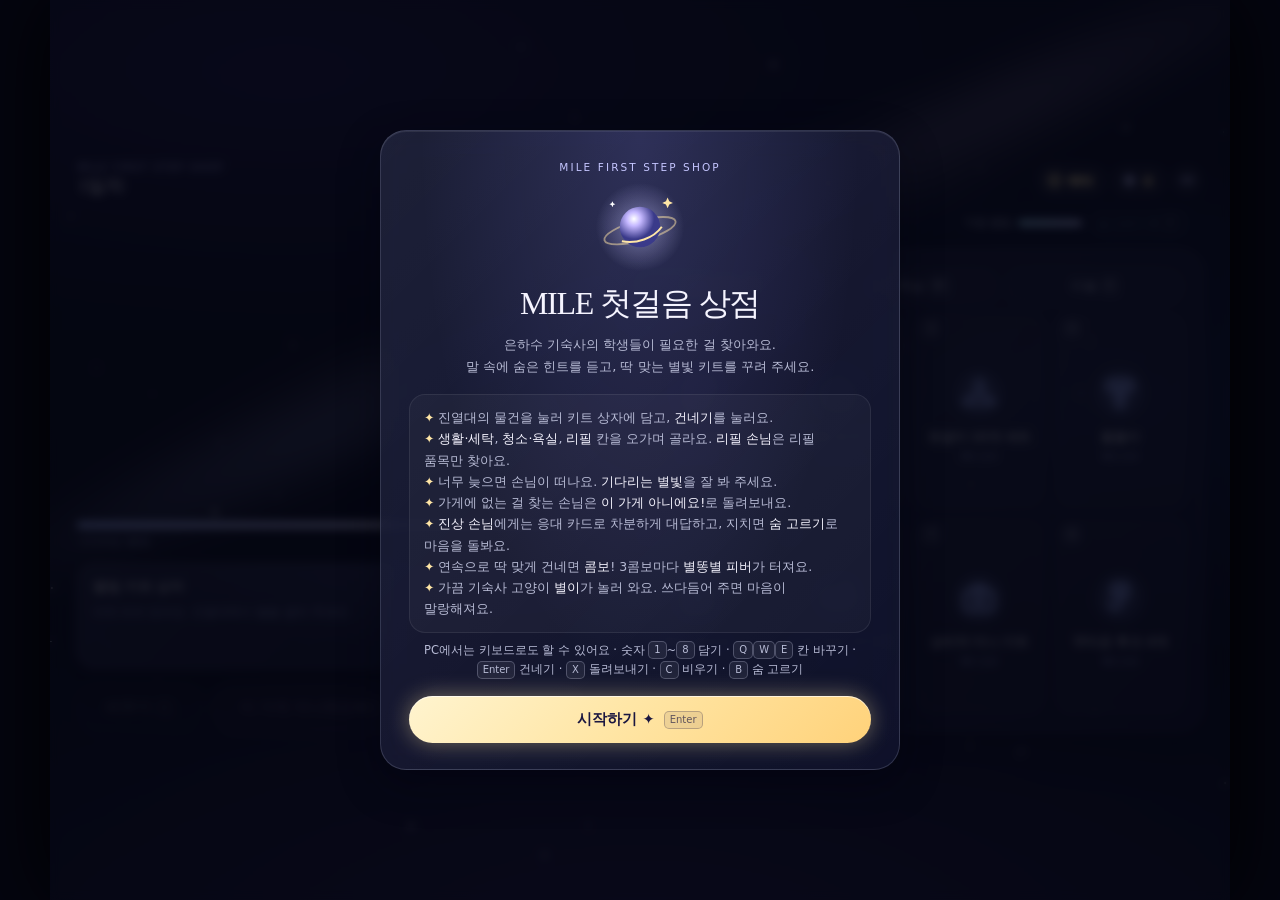
==== commit 8067bc4c: "First Step Shop: guarantee at least one difficult customer per day Add minDifficult to each day and " ====
--- a/first-step-shop/index.html
+++ b/first-step-shop/index.html
@@ -1128,10 +1128,11 @@
 };
 
 // 영업 일정: 2일
-// customers: 손님 수, patience: 손님이 기다려 주는 시간(초), difficult: 그날 올 수 있는 진상 손님 최대 수
+// customers: 손님 수, patience: 손님이 기다려 주는 시간(초)
+// minDifficult / difficult: 그날 꼭 오는 진상 손님 수 / 올 수 있는 최대 수
 const ROUNDS = [
-  { label: "1일차", customers: 7, patience: 30, difficult: 2 },
-  { label: "2일차", customers: 8, patience: 26, difficult: 3 }
+  { label: "1일차", customers: 7, patience: 30, minDifficult: 1, difficult: 2 },
+  { label: "2일차", customers: 8, patience: 26, minDifficult: 1, difficult: 3 }
 ];
 
 // 손님 요청: needs에 적힌 물건을 정확히 건네면 성공
@@ -1654,6 +1655,14 @@
       if (event) hard++;
       queue.push({ ...req, look: makeLook(), name: makeName(), event, eventDone: false, drain: event?.drain || 1 });
     }
+    // 진상 손님이 하루에 최소 minDifficult명은 오도록 보장
+    const spots = queue.map((c, i) => i).filter(i => !queue[i].strange && !queue[i].event && !(roundIndex === 0 && i === 0));
+    while (hard < (round.minDifficult || 0) && spots.length) {
+      const i = spots.splice(Math.floor(Math.random() * spots.length), 1)[0];
+      queue[i].event = pick(DIFFICULT);
+      queue[i].drain = queue[i].event.drain || 1;
+      hard++;
+    }
     if (Math.random() < CAT.chance) {
       const at = 2 + Math.floor(Math.random() * (queue.length - 2));
       queue.splice(at, 0, { cat: true, text: pick(CAT.lines), name: `<small>${CAT.title}</small>${CAT.name}`, drain: 1 });
@@ -1901,6 +1910,8 @@
         { title: "이 손님은 다른 가게를 찾고 있었어요.", detail: `MILE ${sign(-SCORE.mileStrangeWrong)}` }, "wrong", "worry");
     }
 
+    // 말 바꾸는 손님은 바꾸기 전에 건네려 하면 그때 말을 바꿔요
+    if (c.event?.timing === "mid" && !c.eventDone) return triggerMidEvent(c);
     if (c.event?.timing === "serve" && !c.eventDone) {
       showBubble(c.event.line, "", { react: true });
       setMood("worry");
